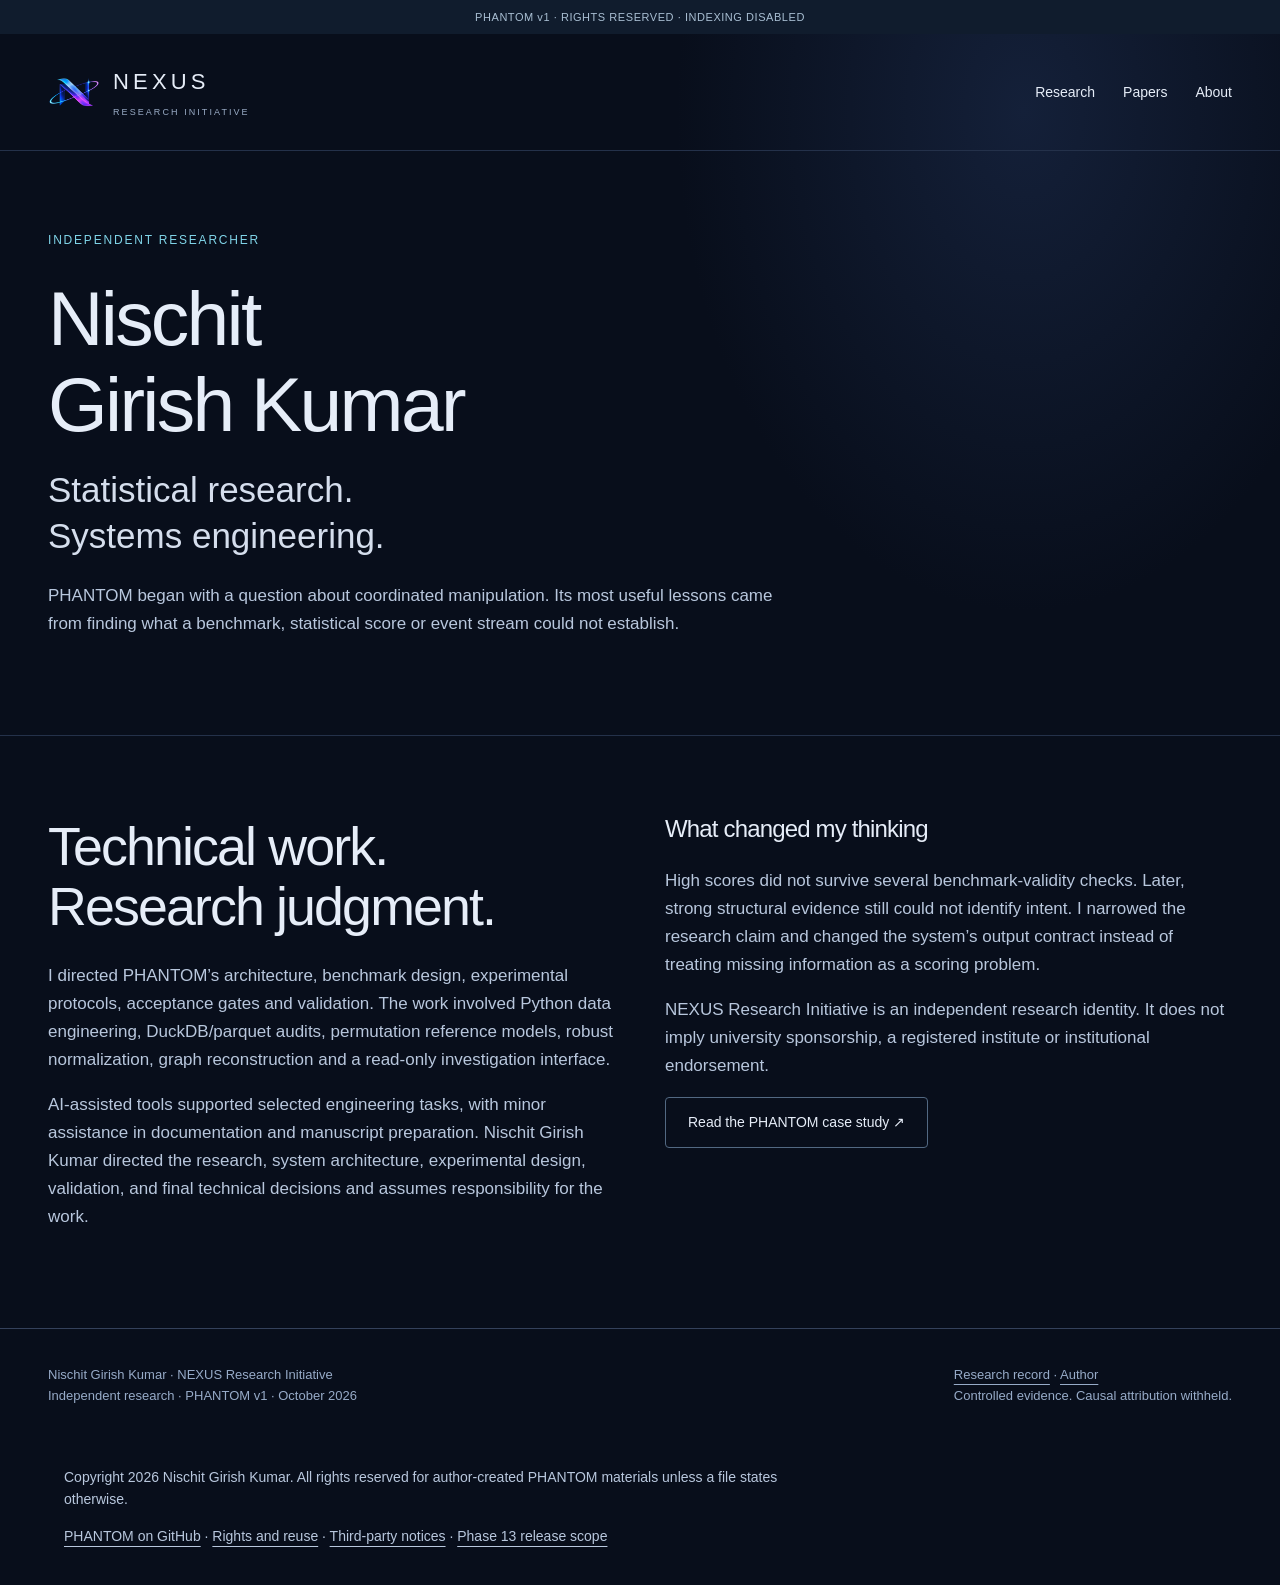
==== about/index.html @ fcffcec4 "Publish author-approved PHANTOM v1 rights-reserved release" ====
<!doctype html><html lang="en"><head><meta charset="utf-8"><meta name="viewport" content="width=device-width,initial-scale=1"><meta name="robots" content="noindex,nofollow"><meta name="description" content="Nischit Girish Kumar, sole human author and research lead of PHANTOM under NEXUS Research Initiative — Independent Research."><meta name="author" content="Nischit Girish Kumar"><link rel="icon" href="/assets/favicon.svg"><meta name="theme-color" content="#080e1b"><meta property="og:type" content="website"><meta property="og:title" content="Nischit Girish Kumar | NEXUS Research Initiative"><meta property="og:description" content="Nischit Girish Kumar, sole human author and research lead of PHANTOM under NEXUS Research Initiative — Independent Research."><meta property="og:image" content="https://nischit5106-stack.github.io/assets/phantom-social-card.png"><meta property="og:image:alt" content="PHANTOM: detecting structure, preserving uncertainty. Independent research by Nischit Girish Kumar."><meta name="twitter:card" content="summary_large_image"><title>Nischit Girish Kumar | NEXUS Research Initiative</title><link rel="stylesheet" href="/assets/site.css"><script type="application/ld+json">{"@context": "https://schema.org", "@graph": [{"@type": "Person", "@id": "https://nischit5106-stack.github.io/about/#author", "name": "Nischit Girish Kumar", "url": "https://nischit5106-stack.github.io/about/", "affiliation": {"@id": "https://nischit5106-stack.github.io/#nexus"}}, {"@type": "Organization", "@id": "https://nischit5106-stack.github.io/#nexus", "name": "NEXUS Research Initiative", "description": "Independent research identity directed by Nischit Girish Kumar; not a university or institutional affiliation.", "url": "https://nischit5106-stack.github.io/"}, {"@type": "ProfilePage", "@id": "https://nischit5106-stack.github.io/about/#page", "url": "https://nischit5106-stack.github.io/about/", "name": "Nischit Girish Kumar | NEXUS Research Initiative", "description": "Nischit Girish Kumar, sole human author and research lead of PHANTOM under NEXUS Research Initiative \u2014 Independent Research.", "author": {"@id": "https://nischit5106-stack.github.io/about/#author"}, "isPartOf": {"@id": "https://nischit5106-stack.github.io/#nexus"}, "inLanguage": "en"}]}</script><link rel="canonical" href="https://nischit5106-stack.github.io/about/"><meta property="og:url" content="https://nischit5106-stack.github.io/about/"></head><body><a class="skip" href="#main">Skip to content</a><div class="staging">PHANTOM v1 · RIGHTS RESERVED · INDEXING DISABLED</div><header><a href="/" class="brand" aria-label="NEXUS Research Initiative home"><img class="brand-icon" src="/assets/nexus-mark.svg" alt="" width="56" height="56"><span class="brand-words">NEXUS<small>RESEARCH INITIATIVE</small></span></a><nav aria-label="Main navigation"><a href="/research/phantom/">Research</a><a href="/publications/phantom/">Papers</a><a href="/about/">About</a></nav></header><main id="main"><section class="subhero"><div class="eyebrow">Independent researcher</div><h1>Nischit<br>Girish Kumar</h1><p class="lede">Statistical research.<br>Systems engineering.</p><p>PHANTOM began with a question about coordinated manipulation. Its most useful lessons came from finding what a benchmark, statistical score or event stream could not establish.</p></section><section class="section two"><div><h2>Technical work.<br>Research judgment.</h2><p>I directed PHANTOM’s architecture, benchmark design, experimental protocols, acceptance gates and validation. The work involved Python data engineering, DuckDB/parquet audits, permutation reference models, robust normalization, graph reconstruction and a read-only investigation interface.</p><p>AI-assisted tools supported selected engineering tasks, with minor assistance in documentation and manuscript preparation. Nischit Girish Kumar directed the research, system architecture, experimental design, validation, and final technical decisions and assumes responsibility for the work.</p></div><div><h3>What changed my thinking</h3><p>High scores did not survive several benchmark-validity checks. Later, strong structural evidence still could not identify intent. I narrowed the research claim and changed the system’s output contract instead of treating missing information as a scoring problem.</p><p>NEXUS Research Initiative is an independent research identity. It does not imply university sponsorship, a registered institute or institutional endorsement.</p><a class="button" href="/research/phantom/">Read the PHANTOM case study ↗</a></div></section></main><footer><span>Nischit Girish Kumar · NEXUS Research Initiative<br>Independent research · PHANTOM v1 · October 2026</span><span><a href="/publications/phantom/">Research record</a> · <a href="/about/">Author</a><br>Controlled evidence. Causal attribution withheld.</span></footer><div class="release-rights" style="padding:24px;max-width:1200px;margin:0 auto;font:14px/1.6 Arial,sans-serif"><p>Copyright 2026 Nischit Girish Kumar. All rights reserved for author-created PHANTOM materials unless a file states otherwise.</p><p><a href="https://github.com/nischit5106-stack/nexus-phantom-v1">PHANTOM on GitHub</a> · <a href="https://github.com/nischit5106-stack/nexus-phantom-v1/blob/main/LICENSE.txt">Rights and reuse</a> · <a href="https://github.com/nischit5106-stack/nexus-phantom-v1/blob/main/THIRD_PARTY_NOTICES.md">Third-party notices</a> · <a href="https://github.com/nischit5106-stack/nexus-phantom-v1/blob/main/PUBLIC_RELEASE_NOTICE.md">Phase 13 release scope</a></p></div></body></html>
---- assets/site.css ----
*{box-sizing:border-box}html{scroll-behavior:smooth}body{margin:0;background:#080e1b;color:#e6edf8;font:17px/1.65 Arial,Helvetica,sans-serif}a{color:inherit;text-underline-offset:5px}a:hover{color:#a4e8fb}a:focus-visible,summary:focus-visible{outline:3px solid #7bd9ee;outline-offset:5px}h1,h2,h3,p{margin-top:0}h1,h2,h3{line-height:1.12;font-weight:500;letter-spacing:-.035em}h1{font-size:clamp(60px,10vw,132px);margin-bottom:20px}h2{font-size:clamp(32px,4.2vw,54px);max-width:850px;margin-bottom:25px}h3{font-size:24px}p{max-width:740px;color:#b8c7dd}small{font-size:13px}header,main,footer{max-width:1280px;margin:auto}header{padding:30px 48px;display:flex;justify-content:space-between;align-items:center;border-bottom:1px solid #24314a}nav{display:flex;gap:28px;font-size:14px}nav a{text-decoration:none}.brand{font-size:22px;letter-spacing:.19em;text-decoration:none}.brand span{display:block;font-size:9px;letter-spacing:.23em;color:#99abc5}.skip{position:absolute;left:-9999px}.skip:focus{left:20px;top:20px;background:#fff;color:#000;padding:10px;z-index:4}.eyebrow{color:#80d5e9;letter-spacing:.15em;text-transform:uppercase;font-size:12px;margin-bottom:24px}.hero{padding:100px 48px 75px;position:relative;overflow:hidden}.hero:before{content:'';position:absolute;right:-180px;top:30px;width:640px;height:330px;border:1px solid #405077;border-radius:50%;transform:rotate(-31deg);z-index:-1}.hero:after{content:'';position:absolute;right:-50px;top:110px;width:380px;height:200px;border:1px solid #2a5570;border-radius:50%;transform:rotate(-31deg);z-index:-1}.lede{font-size:clamp(23px,3vw,35px);line-height:1.3;color:#d5deed;max-width:800px;margin-bottom:24px}.actions{display:flex;gap:15px;flex-wrap:wrap;margin-top:32px}.button{display:inline-block;padding:13px 22px;border:1px solid #526882;border-radius:4px;text-decoration:none;font-size:14px}.button.primary{background:#bdebf5;color:#0b2030;border-color:#bdebf5}.button:hover{background:#24334c;color:white}.hero-meta{display:flex;gap:25px;color:#8fa5c3;font-size:12px;margin-top:42px;flex-wrap:wrap}.section{padding:80px 48px;border-top:1px solid #24314a}.two{display:grid;grid-template-columns:1fr 1fr;gap:50px}.three{display:grid;grid-template-columns:repeat(3,1fr);gap:22px}.card{border:1px solid #2a3a54;background:#101a2b;padding:27px;border-radius:6px}.card p{font-size:15px;margin-bottom:0}.num{color:#8fe0ed;font:13px/1.3 monospace;display:block;margin-bottom:35px}.big{font-size:42px;color:#edf5ff;line-height:1.2;letter-spacing:-.04em}.metric{padding:25px 0;border-top:1px solid #344157}.metric span{display:block;font-size:14px;color:#a9bad1;margin-top:8px}.note{font-size:14px;border-left:2px solid #7ca9ba;padding-left:18px;color:#c1cfe2;max-width:820px}.light{background:#edf1f5;color:#172b42;border-radius:6px;padding:25px;margin:24px 0}.light img{width:100%;display:block}.light figcaption{font-size:13px;line-height:1.5;margin-top:16px;color:#304964}.turns{counter-reset:turn}.turn{display:grid;grid-template-columns:180px 1fr;gap:30px;padding:25px 0;border-top:1px solid #2a3a54}.turn h3{font-size:18px;color:#93dbea}.turn p{margin:0;font-size:16px}.tag{font-size:11px;letter-spacing:.07em;border:1px solid #52647e;padding:5px 8px;border-radius:3px}.twins{display:grid;grid-template-columns:1fr 50px 1fr;align-items:center;gap:20px;margin:30px 0}.twin-stories{display:grid;gap:12px}.twin-result{background:#dbe7f0;color:#172b42;padding:30px;border-radius:5px}.twin-result p{color:#304964;margin:0;font-size:15px}.twin-arrow{text-align:center;font-size:35px;color:#7bcce0}details{border-top:1px solid #344157;padding:20px 0}summary{cursor:pointer;font-size:19px}details p{margin-top:18px;font-size:15px}.muted{color:#9cafc9}.paper-list a{display:block;padding:20px 0;border-bottom:1px solid #344157;text-decoration:none}.paper-list span{display:block;color:#9aacc7;font-size:13px;margin-top:5px}footer{border-top:1px solid #24314a;padding:35px 48px;font-size:13px;color:#97abc8;display:flex;justify-content:space-between;gap:30px}.back{font-size:14px;margin-bottom:30px;display:inline-block}.copy{max-width:850px}ul{padding-left:22px}li{margin-bottom:10px;color:#b8c7dd}svg{max-width:100%}.subhero{padding:80px 48px}.subhero h1{font-size:clamp(45px,6vw,80px)}.status{color:#bdd7df;font-size:13px}.snapshot{width:100%;display:block;border-radius:5px}.staging{background:#101c2d;text-align:center;color:#a9bfd3;padding:8px 20px;font-size:11px;letter-spacing:.05em}@media(max-width:760px){header{padding:22px 24px;align-items:flex-start;gap:20px}nav{gap:15px;flex-wrap:wrap;font-size:12px;justify-content:flex-end}.hero,.section,.subhero{padding:55px 24px}.two,.three{grid-template-columns:1fr;gap:24px}.hero{padding-top:70px}.hero:before{opacity:.5}.turn{grid-template-columns:1fr;gap:8px}.num{margin-bottom:20px}.twins{grid-template-columns:1fr}.twin-arrow{transform:rotate(90deg)}footer{padding:28px 24px;flex-direction:column;gap:5px}.light{margin:24px -8px;padding:12px}.light figcaption{font-size:12px}.hero-meta{gap:12px}.big{font-size:38px}}@media(prefers-reduced-motion:reduce){html{scroll-behavior:auto}}@media print{body{background:white;color:#172b42}p,li{color:#304964}.hero:before,.hero:after,.staging,nav{display:none}.section{padding:30px 0}.card{background:white;color:#172b42}.card p{color:#304964}header,footer{padding:20px 0}a{color:#172b42}}
/* Final NEXUS presentation: the author-selected ribbon identity. */
body{font-family:-apple-system,BlinkMacSystemFont,"Segoe UI",Arial,sans-serif;background:radial-gradient(ellipse at 80% 7%,#142039 0,transparent 24%),#080e1b}
.brand{display:flex;align-items:center;gap:13px}.brand-icon{width:52px;height:52px;object-fit:contain}.brand .brand-words{font-size:22px;letter-spacing:.19em;color:#e6edf8}.brand .brand-words small{display:block;font-size:9px;letter-spacing:.23em;color:#99abc5;margin-top:5px}
.hero{isolation:isolate;padding-top:104px}.hero h1,.hero .lede,.hero>p,.hero .eyebrow,.hero .actions,.hero .hero-meta{position:relative;z-index:1}.hero h1{font-weight:450;letter-spacing:-.055em}.hero>p{max-width:750px}.hero-identity{position:absolute;right:5px;top:65px;width:345px;display:grid;justify-items:center;z-index:0;pointer-events:none}.hero-identity img{width:100%;filter:drop-shadow(0 25px 70px #5267d32e)}.hero-identity span{font-size:9px;letter-spacing:.32em;color:#8c9db9;margin-top:-42px}
.hero:before{right:-110px;top:70px;border-color:#324563;width:570px;height:290px}.hero:after{right:25px;top:130px;border-color:#233e5e;width:350px;height:175px}.card{background:linear-gradient(145deg,#132036,#0d1728);border-color:#2a3b58;box-shadow:0 12px 28px #03071119}.card h3{font-weight:500}.metric{border-color:#32415d}.button{transition:background .18s,border-color .18s,transform .18s}.button:hover{transform:translateY(-2px);border-color:#91cadc}.button.primary{box-shadow:0 8px 32px #59c5db12}.section>.eyebrow{margin-bottom:22px}.section h2{font-weight:450}.light{box-shadow:0 20px 50px #00000018}.snapshot{border:1px solid #34435d}.subhero .lede{max-width:900px}footer{border-color:#34415b}
@media(max-width:1050px){.hero-identity{width:230px;right:20px;top:70px;opacity:.9}.hero-identity span{margin-top:-22px}.hero h1{font-size:100px}.hero .eyebrow{max-width:520px}.hero>p{max-width:650px}}
@media(max-width:760px){.brand-icon{width:37px;height:37px}.brand{gap:9px}.brand .brand-words{font-size:17px}.brand .brand-words small{font-size:7px}.hero h1{font-size:clamp(57px,13.9vw,94px)}.hero{padding-top:60px}.hero-identity{position:relative;width:145px;top:auto;right:auto;margin:0 0 10px auto}.hero-identity span{display:none}.hero .eyebrow{font-size:10px;max-width:280px;margin-top:-17px;margin-bottom:30px}.hero:before{right:-330px;top:95px}.hero:after{right:-165px;top:180px}.hero>p{max-width:100%}.section{padding-top:66px;padding-bottom:66px}.card{padding:26px}.three{gap:16px}nav{gap:12px}.hero-meta{line-height:1.8}}
@media(prefers-reduced-motion:reduce){.button{transition:none}.button:hover{transform:none}}
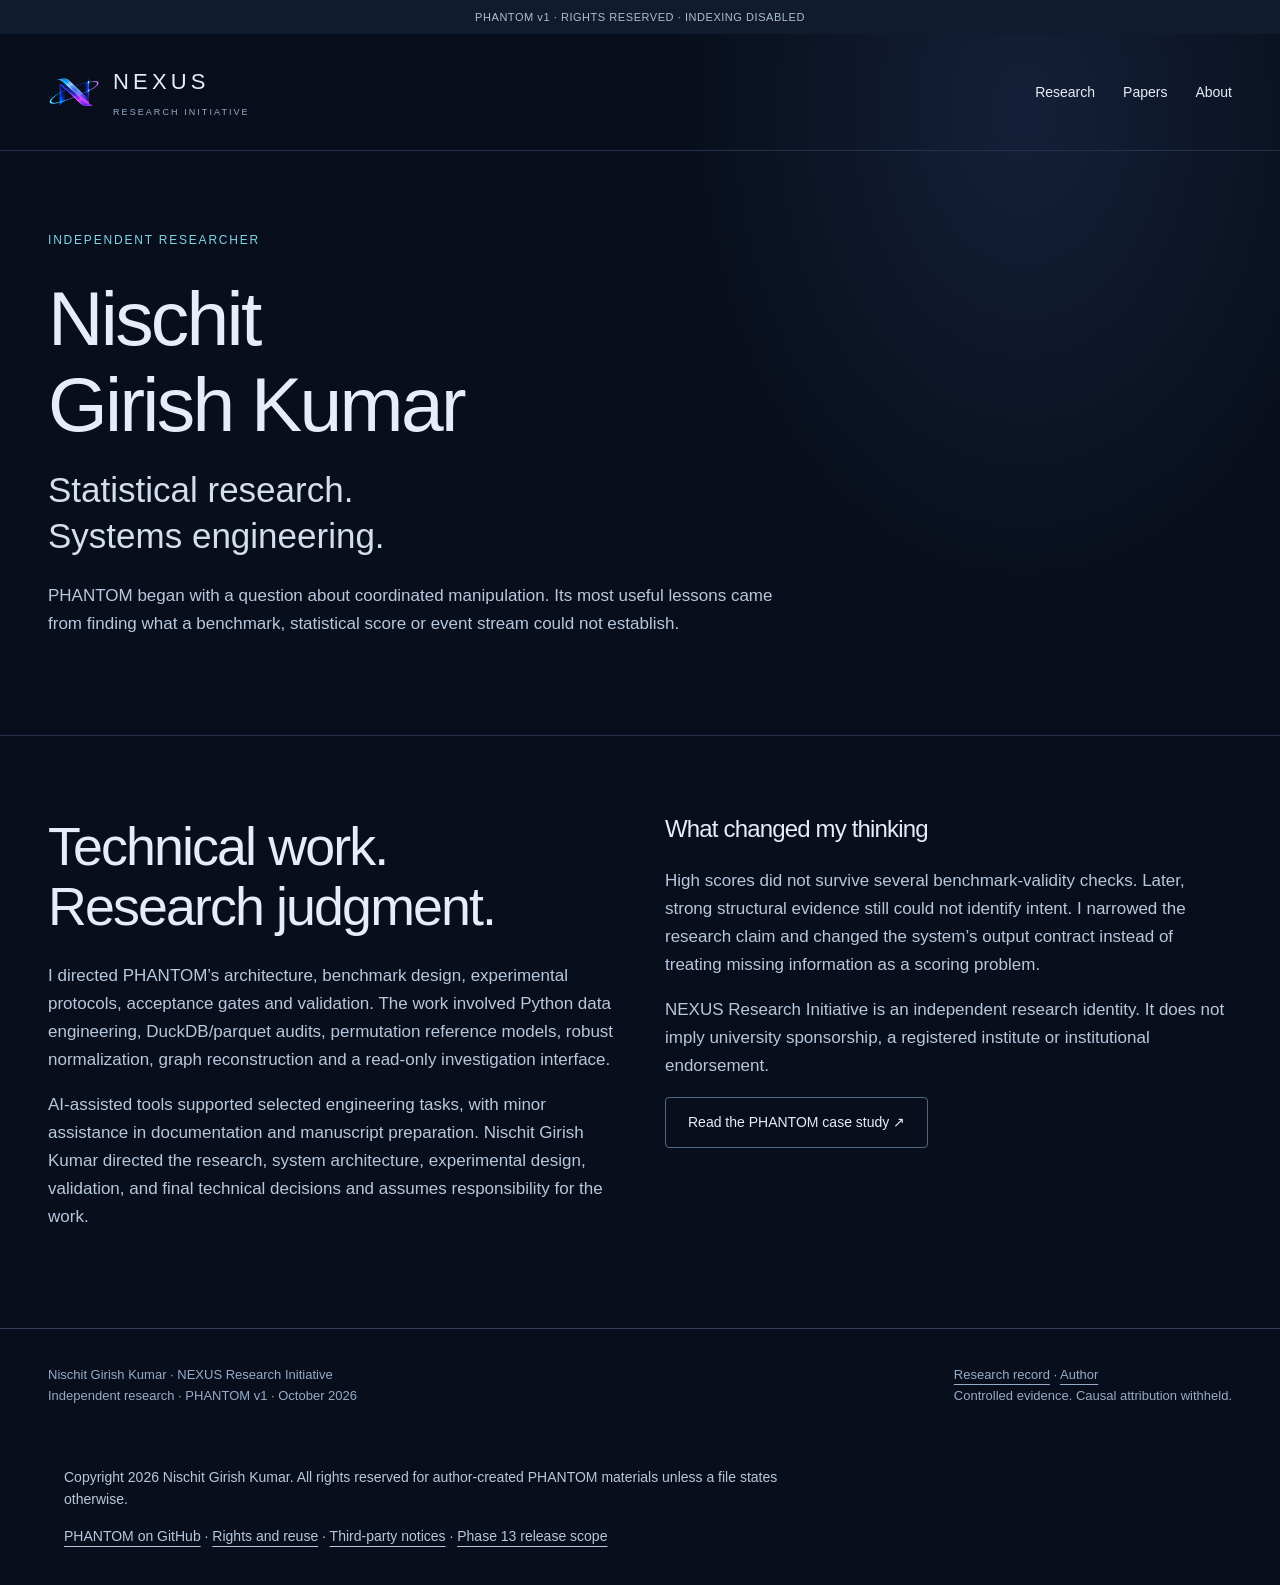
==== commit 279e71f5: "Polish PHANTOM opening and navigation motion" ====
--- a/about/index.html
+++ b/about/index.html
@@ -1 +1 @@
-<!doctype html><html lang="en"><head><meta charset="utf-8"><meta name="viewport" content="width=device-width,initial-scale=1"><meta name="robots" content="noindex,nofollow"><meta name="description" content="Nischit Girish Kumar, sole human author and research lead of PHANTOM under NEXUS Research Initiative — Independent Research."><meta name="author" content="Nischit Girish Kumar"><link rel="icon" href="/assets/favicon.svg"><meta name="theme-color" content="#080e1b"><meta property="og:type" content="website"><meta property="og:title" content="Nischit Girish Kumar | NEXUS Research Initiative"><meta property="og:description" content="Nischit Girish Kumar, sole human author and research lead of PHANTOM under NEXUS Research Initiative — Independent Research."><meta property="og:image" content="https://nischit5106-stack.github.io/assets/phantom-social-card.png"><meta property="og:image:alt" content="PHANTOM: detecting structure, preserving uncertainty. Independent research by Nischit Girish Kumar."><meta name="twitter:card" content="summary_large_image"><title>Nischit Girish Kumar | NEXUS Research Initiative</title><link rel="stylesheet" href="/assets/site.css"><script type="application/ld+json">{"@context": "https://schema.org", "@graph": [{"@type": "Person", "@id": "https://nischit5106-stack.github.io/about/#author", "name": "Nischit Girish Kumar", "url": "https://nischit5106-stack.github.io/about/", "affiliation": {"@id": "https://nischit5106-stack.github.io/#nexus"}}, {"@type": "Organization", "@id": "https://nischit5106-stack.github.io/#nexus", "name": "NEXUS Research Initiative", "description": "Independent research identity directed by Nischit Girish Kumar; not a university or institutional affiliation.", "url": "https://nischit5106-stack.github.io/"}, {"@type": "ProfilePage", "@id": "https://nischit5106-stack.github.io/about/#page", "url": "https://nischit5106-stack.github.io/about/", "name": "Nischit Girish Kumar | NEXUS Research Initiative", "description": "Nischit Girish Kumar, sole human author and research lead of PHANTOM under NEXUS Research Initiative \u2014 Independent Research.", "author": {"@id": "https://nischit5106-stack.github.io/about/#author"}, "isPartOf": {"@id": "https://nischit5106-stack.github.io/#nexus"}, "inLanguage": "en"}]}</script><link rel="canonical" href="https://nischit5106-stack.github.io/about/"><meta property="og:url" content="https://nischit5106-stack.github.io/about/"></head><body><a class="skip" href="#main">Skip to content</a><div class="staging">PHANTOM v1 · RIGHTS RESERVED · INDEXING DISABLED</div><header><a href="/" class="brand" aria-label="NEXUS Research Initiative home"><img class="brand-icon" src="/assets/nexus-mark.svg" alt="" width="56" height="56"><span class="brand-words">NEXUS<small>RESEARCH INITIATIVE</small></span></a><nav aria-label="Main navigation"><a href="/research/phantom/">Research</a><a href="/publications/phantom/">Papers</a><a href="/about/">About</a></nav></header><main id="main"><section class="subhero"><div class="eyebrow">Independent researcher</div><h1>Nischit<br>Girish Kumar</h1><p class="lede">Statistical research.<br>Systems engineering.</p><p>PHANTOM began with a question about coordinated manipulation. Its most useful lessons came from finding what a benchmark, statistical score or event stream could not establish.</p></section><section class="section two"><div><h2>Technical work.<br>Research judgment.</h2><p>I directed PHANTOM’s architecture, benchmark design, experimental protocols, acceptance gates and validation. The work involved Python data engineering, DuckDB/parquet audits, permutation reference models, robust normalization, graph reconstruction and a read-only investigation interface.</p><p>AI-assisted tools supported selected engineering tasks, with minor assistance in documentation and manuscript preparation. Nischit Girish Kumar directed the research, system architecture, experimental design, validation, and final technical decisions and assumes responsibility for the work.</p></div><div><h3>What changed my thinking</h3><p>High scores did not survive several benchmark-validity checks. Later, strong structural evidence still could not identify intent. I narrowed the research claim and changed the system’s output contract instead of treating missing information as a scoring problem.</p><p>NEXUS Research Initiative is an independent research identity. It does not imply university sponsorship, a registered institute or institutional endorsement.</p><a class="button" href="/research/phantom/">Read the PHANTOM case study ↗</a></div></section></main><footer><span>Nischit Girish Kumar · NEXUS Research Initiative<br>Independent research · PHANTOM v1 · October 2026</span><span><a href="/publications/phantom/">Research record</a> · <a href="/about/">Author</a><br>Controlled evidence. Causal attribution withheld.</span></footer><div class="release-rights" style="padding:24px;max-width:1200px;margin:0 auto;font:14px/1.6 Arial,sans-serif"><p>Copyright 2026 Nischit Girish Kumar. All rights reserved for author-created PHANTOM materials unless a file states otherwise.</p><p><a href="https://github.com/nischit5106-stack/nexus-phantom-v1">PHANTOM on GitHub</a> · <a href="https://github.com/nischit5106-stack/nexus-phantom-v1/blob/main/LICENSE.txt">Rights and reuse</a> · <a href="https://github.com/nischit5106-stack/nexus-phantom-v1/blob/main/THIRD_PARTY_NOTICES.md">Third-party notices</a> · <a href="https://github.com/nischit5106-stack/nexus-phantom-v1/blob/main/PUBLIC_RELEASE_NOTICE.md">Phase 13 release scope</a></p></div></body></html>+<!doctype html><html lang="en"><head><meta charset="utf-8"><meta name="viewport" content="width=device-width,initial-scale=1"><meta name="robots" content="noindex,nofollow"><meta name="description" content="Nischit Girish Kumar, sole human author and research lead of PHANTOM under NEXUS Research Initiative — Independent Research."><meta name="author" content="Nischit Girish Kumar"><link rel="icon" href="/assets/favicon.svg"><meta name="theme-color" content="#080e1b"><meta property="og:type" content="website"><meta property="og:title" content="Nischit Girish Kumar | NEXUS Research Initiative"><meta property="og:description" content="Nischit Girish Kumar, sole human author and research lead of PHANTOM under NEXUS Research Initiative — Independent Research."><meta property="og:image" content="https://nischit5106-stack.github.io/assets/phantom-social-card.png"><meta property="og:image:alt" content="PHANTOM: detecting structure, preserving uncertainty. Independent research by Nischit Girish Kumar."><meta name="twitter:card" content="summary_large_image"><title>Nischit Girish Kumar | NEXUS Research Initiative</title><link rel="stylesheet" href="/assets/site.css"><script type="application/ld+json">{"@context": "https://schema.org", "@graph": [{"@type": "Person", "@id": "https://nischit5106-stack.github.io/about/#author", "name": "Nischit Girish Kumar", "url": "https://nischit5106-stack.github.io/about/", "affiliation": {"@id": "https://nischit5106-stack.github.io/#nexus"}}, {"@type": "Organization", "@id": "https://nischit5106-stack.github.io/#nexus", "name": "NEXUS Research Initiative", "description": "Independent research identity directed by Nischit Girish Kumar; not a university or institutional affiliation.", "url": "https://nischit5106-stack.github.io/"}, {"@type": "ProfilePage", "@id": "https://nischit5106-stack.github.io/about/#page", "url": "https://nischit5106-stack.github.io/about/", "name": "Nischit Girish Kumar | NEXUS Research Initiative", "description": "Nischit Girish Kumar, sole human author and research lead of PHANTOM under NEXUS Research Initiative \u2014 Independent Research.", "author": {"@id": "https://nischit5106-stack.github.io/about/#author"}, "isPartOf": {"@id": "https://nischit5106-stack.github.io/#nexus"}, "inLanguage": "en"}]}</script><link rel="canonical" href="https://nischit5106-stack.github.io/about/"><meta property="og:url" content="https://nischit5106-stack.github.io/about/"><script>(()=>{try{if(localStorage.getItem('phantom-motion')==='paused')document.documentElement.classList.add('motion-paused');}catch{}})();</script></head><body><a class="skip" href="#main">Skip to content</a><div class="staging">PHANTOM v1 · RIGHTS RESERVED · INDEXING DISABLED</div><header><a href="/" class="brand" aria-label="NEXUS Research Initiative home"><img class="brand-icon" src="/assets/nexus-mark.svg" alt="" width="56" height="56"><span class="brand-words">NEXUS<small>RESEARCH INITIATIVE</small></span></a><nav aria-label="Main navigation"><a href="/research/phantom/">Research</a><a href="/publications/phantom/">Papers</a><a href="/about/">About</a></nav></header><main id="main"><section class="subhero"><div class="eyebrow">Independent researcher</div><h1>Nischit<br>Girish Kumar</h1><p class="lede">Statistical research.<br>Systems engineering.</p><p>PHANTOM began with a question about coordinated manipulation. Its most useful lessons came from finding what a benchmark, statistical score or event stream could not establish.</p></section><section class="section two"><div><h2>Technical work.<br>Research judgment.</h2><p>I directed PHANTOM’s architecture, benchmark design, experimental protocols, acceptance gates and validation. The work involved Python data engineering, DuckDB/parquet audits, permutation reference models, robust normalization, graph reconstruction and a read-only investigation interface.</p><p>AI-assisted tools supported selected engineering tasks, with minor assistance in documentation and manuscript preparation. Nischit Girish Kumar directed the research, system architecture, experimental design, validation, and final technical decisions and assumes responsibility for the work.</p></div><div><h3>What changed my thinking</h3><p>High scores did not survive several benchmark-validity checks. Later, strong structural evidence still could not identify intent. I narrowed the research claim and changed the system’s output contract instead of treating missing information as a scoring problem.</p><p>NEXUS Research Initiative is an independent research identity. It does not imply university sponsorship, a registered institute or institutional endorsement.</p><a class="button" href="/research/phantom/">Read the PHANTOM case study ↗</a></div></section></main><footer><span>Nischit Girish Kumar · NEXUS Research Initiative<br>Independent research · PHANTOM v1 · October 2026</span><span><a href="/publications/phantom/">Research record</a> · <a href="/about/">Author</a><br>Controlled evidence. Causal attribution withheld.</span></footer><div class="release-rights" style="padding:24px;max-width:1200px;margin:0 auto;font:14px/1.6 Arial,sans-serif"><p>Copyright 2026 Nischit Girish Kumar. All rights reserved for author-created PHANTOM materials unless a file states otherwise.</p><p><a href="https://github.com/nischit5106-stack/nexus-phantom-v1">PHANTOM on GitHub</a> · <a href="https://github.com/nischit5106-stack/nexus-phantom-v1/blob/main/LICENSE.txt">Rights and reuse</a> · <a href="https://github.com/nischit5106-stack/nexus-phantom-v1/blob/main/THIRD_PARTY_NOTICES.md">Third-party notices</a> · <a href="https://github.com/nischit5106-stack/nexus-phantom-v1/blob/main/PUBLIC_RELEASE_NOTICE.md">Phase 13 release scope</a></p></div></body></html>
--- a/assets/site.css
+++ b/assets/site.css
@@ -7,3 +7,23 @@
 @media(max-width:1050px){.hero-identity{width:230px;right:20px;top:70px;opacity:.9}.hero-identity span{margin-top:-22px}.hero h1{font-size:100px}.hero .eyebrow{max-width:520px}.hero>p{max-width:650px}}
 @media(max-width:760px){.brand-icon{width:37px;height:37px}.brand{gap:9px}.brand .brand-words{font-size:17px}.brand .brand-words small{font-size:7px}.hero h1{font-size:clamp(57px,13.9vw,94px)}.hero{padding-top:60px}.hero-identity{position:relative;width:145px;top:auto;right:auto;margin:0 0 10px auto}.hero-identity span{display:none}.hero .eyebrow{font-size:10px;max-width:280px;margin-top:-17px;margin-bottom:30px}.hero:before{right:-330px;top:95px}.hero:after{right:-165px;top:180px}.hero>p{max-width:100%}.section{padding-top:66px;padding-bottom:66px}.card{padding:26px}.three{gap:16px}nav{gap:12px}.hero-meta{line-height:1.8}}
 @media(prefers-reduced-motion:reduce){.button{transition:none}.button:hover{transform:none}}
+
+/* PHANTOM opening: the existing NEXUS identity, with a readable hold and a gentle exit. */
+.site-launch{position:fixed;inset:0;z-index:100;background:radial-gradient(ellipse at center,#172344,#070b17 60%);display:grid;place-items:center;overflow:hidden;animation:site-launch-exit 3.2s cubic-bezier(.22,.61,.36,1) forwards}
+.site-launch-visual{position:relative;display:flex;flex-direction:column;align-items:center;text-align:center;animation:site-launch-arrive .8s cubic-bezier(.22,.61,.36,1) both}
+.site-launch-visual>img{width:min(330px,70vw);height:auto;position:relative}.site-launch-project{font-size:clamp(28px,5vw,44px);font-weight:400;letter-spacing:.28em;padding-left:.28em;margin:28px 0 10px;color:#e4e8f5}.site-launch p{font-size:9px;letter-spacing:.18em;color:#9dacca;max-width:280px;text-align:center;line-height:1.9;margin:0}
+.site-launch-orbit{position:absolute;width:min(650px,95vw);height:230px;top:50%;left:50%;border-top:1px solid #7892e855;border-radius:50%;transform:translate(-50%,-50%) rotate(-17deg);pointer-events:none;animation:site-orbit-reveal 1.4s ease-out both}
+.site-launch-skip{display:none;position:absolute;bottom:max(28px,env(safe-area-inset-bottom));left:50%;transform:translateX(-50%);padding:10px 18px;border:1px solid #50617f;border-radius:5px;background:#101a2b;color:#c6d2e8;font:inherit;font-size:13px;line-height:1.4;cursor:pointer}.motion-ready .site-launch-skip{display:block}.site-launch-skip:hover{background:#1b2941}.site-launch-skip:focus-visible{outline:3px solid #7bd9ee;outline-offset:5px}
+@keyframes site-launch-exit{0%,65%{opacity:1;visibility:visible}100%{opacity:0;visibility:hidden}}
+@keyframes site-launch-arrive{from{opacity:0;transform:translateY(8px) scale(.985)}to{opacity:1;transform:translateY(0) scale(1)}}
+@keyframes site-orbit-reveal{from{opacity:0;transform:translate(-50%,-50%) rotate(-22deg) scale(.96)}to{opacity:1;transform:translate(-50%,-50%) rotate(-17deg) scale(1)}}
+.motion-paused .site-launch{display:none}.motion-paused{scroll-behavior:auto}.motion-paused .button{transition:none}.motion-paused .button:hover{transform:none}
+@media(prefers-reduced-motion:reduce){.site-launch{display:none}.site-launch *{animation:none!important}}
+@media print{.site-launch{display:none!important}}
+
+/* Brief page entrances keep navigation responsive; content never waits on a timer. */
+main{animation:nexus-page-enter .36s cubic-bezier(.22,.61,.36,1) both}
+@keyframes nexus-page-enter{from{opacity:0;transform:translateY(7px)}to{opacity:1;transform:translateY(0)}}
+.motion-paused main{animation:none}
+@media(prefers-reduced-motion:reduce){main{animation:none}}
+@media print{main{animation:none}}
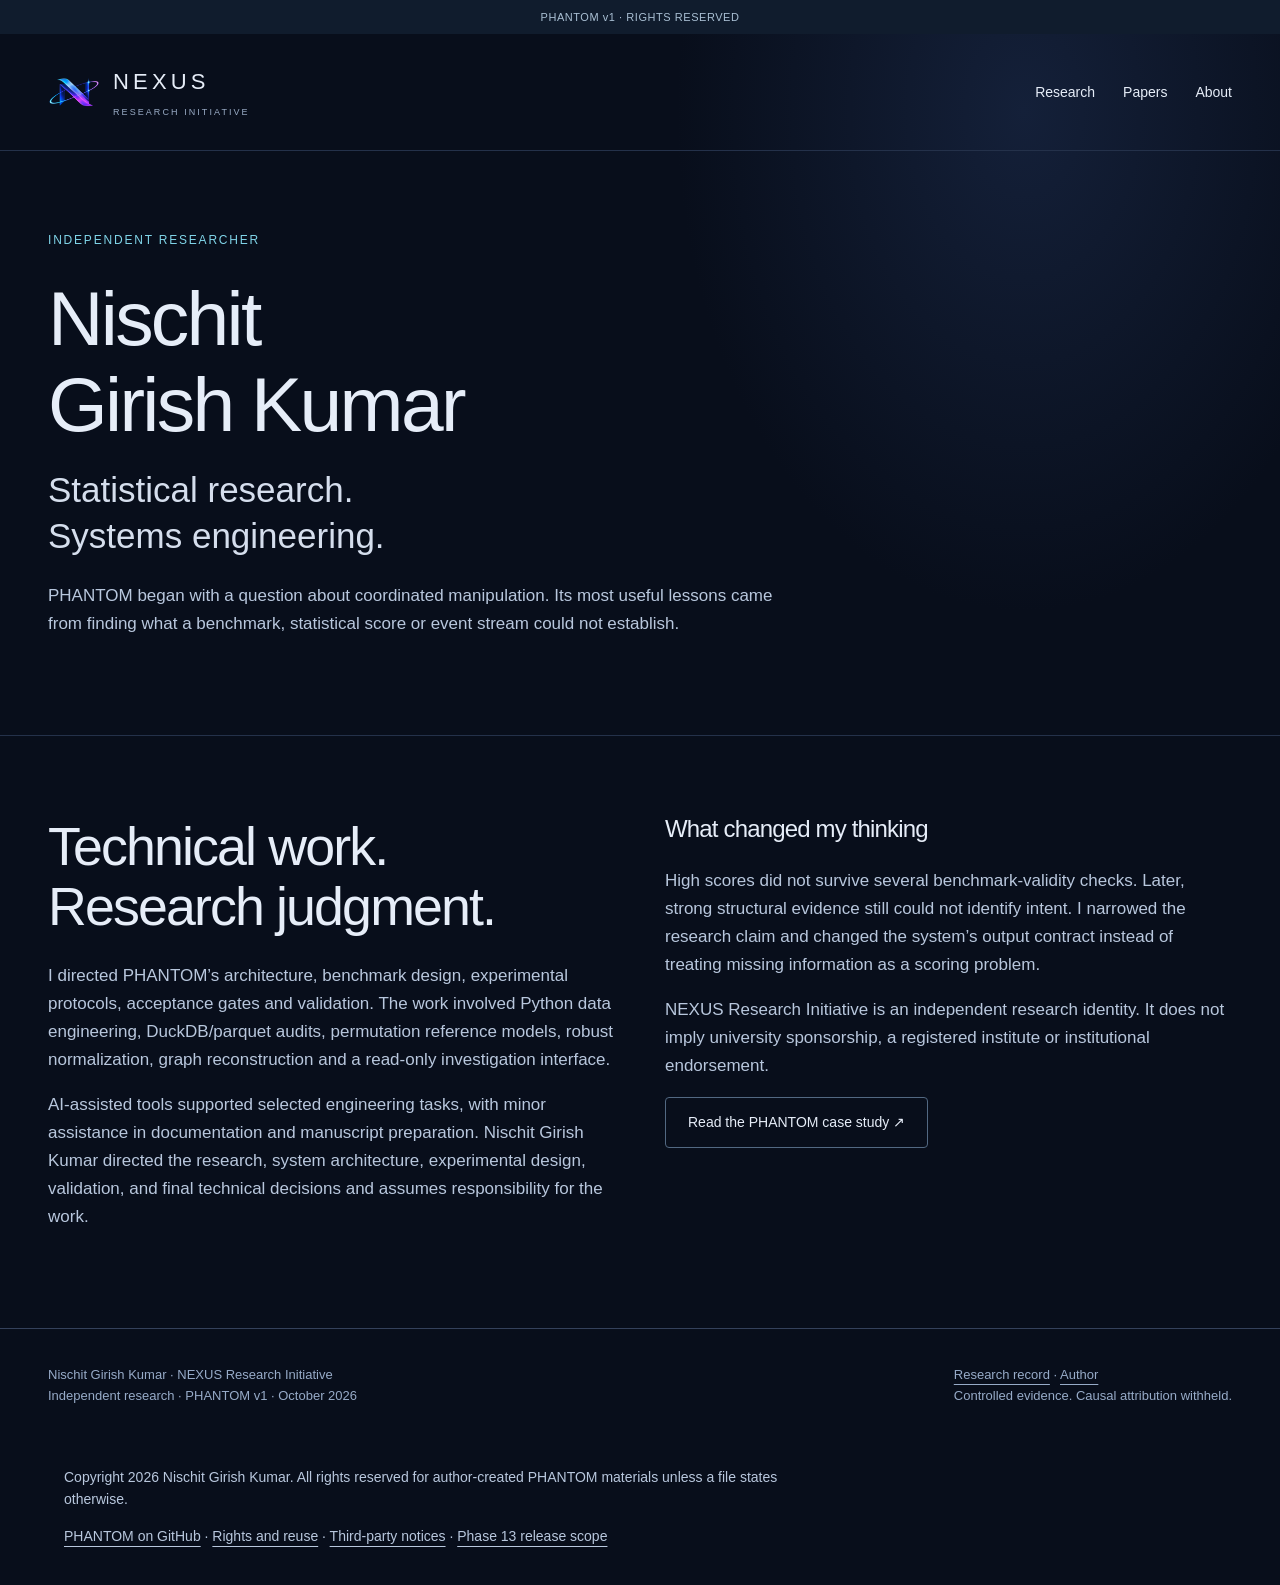
==== commit fd6eaf5f: "Enable author-approved public search discoverability" ====
--- a/about/index.html
+++ b/about/index.html
@@ -1 +1 @@
-<!doctype html><html lang="en"><head><meta charset="utf-8"><meta name="viewport" content="width=device-width,initial-scale=1"><meta name="robots" content="noindex,nofollow"><meta name="description" content="Nischit Girish Kumar, sole human author and research lead of PHANTOM under NEXUS Research Initiative — Independent Research."><meta name="author" content="Nischit Girish Kumar"><link rel="icon" href="/assets/favicon.svg"><meta name="theme-color" content="#080e1b"><meta property="og:type" content="website"><meta property="og:title" content="Nischit Girish Kumar | NEXUS Research Initiative"><meta property="og:description" content="Nischit Girish Kumar, sole human author and research lead of PHANTOM under NEXUS Research Initiative — Independent Research."><meta property="og:image" content="https://nischit5106-stack.github.io/assets/phantom-social-card.png"><meta property="og:image:alt" content="PHANTOM: detecting structure, preserving uncertainty. Independent research by Nischit Girish Kumar."><meta name="twitter:card" content="summary_large_image"><title>Nischit Girish Kumar | NEXUS Research Initiative</title><link rel="stylesheet" href="/assets/site.css"><script type="application/ld+json">{"@context": "https://schema.org", "@graph": [{"@type": "Person", "@id": "https://nischit5106-stack.github.io/about/#author", "name": "Nischit Girish Kumar", "url": "https://nischit5106-stack.github.io/about/", "affiliation": {"@id": "https://nischit5106-stack.github.io/#nexus"}}, {"@type": "Organization", "@id": "https://nischit5106-stack.github.io/#nexus", "name": "NEXUS Research Initiative", "description": "Independent research identity directed by Nischit Girish Kumar; not a university or institutional affiliation.", "url": "https://nischit5106-stack.github.io/"}, {"@type": "ProfilePage", "@id": "https://nischit5106-stack.github.io/about/#page", "url": "https://nischit5106-stack.github.io/about/", "name": "Nischit Girish Kumar | NEXUS Research Initiative", "description": "Nischit Girish Kumar, sole human author and research lead of PHANTOM under NEXUS Research Initiative \u2014 Independent Research.", "author": {"@id": "https://nischit5106-stack.github.io/about/#author"}, "isPartOf": {"@id": "https://nischit5106-stack.github.io/#nexus"}, "inLanguage": "en"}]}</script><link rel="canonical" href="https://nischit5106-stack.github.io/about/"><meta property="og:url" content="https://nischit5106-stack.github.io/about/"><script>(()=>{try{if(localStorage.getItem('phantom-motion')==='paused')document.documentElement.classList.add('motion-paused');}catch{}})();</script></head><body><a class="skip" href="#main">Skip to content</a><div class="staging">PHANTOM v1 · RIGHTS RESERVED · INDEXING DISABLED</div><header><a href="/" class="brand" aria-label="NEXUS Research Initiative home"><img class="brand-icon" src="/assets/nexus-mark.svg" alt="" width="56" height="56"><span class="brand-words">NEXUS<small>RESEARCH INITIATIVE</small></span></a><nav aria-label="Main navigation"><a href="/research/phantom/">Research</a><a href="/publications/phantom/">Papers</a><a href="/about/">About</a></nav></header><main id="main"><section class="subhero"><div class="eyebrow">Independent researcher</div><h1>Nischit<br>Girish Kumar</h1><p class="lede">Statistical research.<br>Systems engineering.</p><p>PHANTOM began with a question about coordinated manipulation. Its most useful lessons came from finding what a benchmark, statistical score or event stream could not establish.</p></section><section class="section two"><div><h2>Technical work.<br>Research judgment.</h2><p>I directed PHANTOM’s architecture, benchmark design, experimental protocols, acceptance gates and validation. The work involved Python data engineering, DuckDB/parquet audits, permutation reference models, robust normalization, graph reconstruction and a read-only investigation interface.</p><p>AI-assisted tools supported selected engineering tasks, with minor assistance in documentation and manuscript preparation. Nischit Girish Kumar directed the research, system architecture, experimental design, validation, and final technical decisions and assumes responsibility for the work.</p></div><div><h3>What changed my thinking</h3><p>High scores did not survive several benchmark-validity checks. Later, strong structural evidence still could not identify intent. I narrowed the research claim and changed the system’s output contract instead of treating missing information as a scoring problem.</p><p>NEXUS Research Initiative is an independent research identity. It does not imply university sponsorship, a registered institute or institutional endorsement.</p><a class="button" href="/research/phantom/">Read the PHANTOM case study ↗</a></div></section></main><footer><span>Nischit Girish Kumar · NEXUS Research Initiative<br>Independent research · PHANTOM v1 · October 2026</span><span><a href="/publications/phantom/">Research record</a> · <a href="/about/">Author</a><br>Controlled evidence. Causal attribution withheld.</span></footer><div class="release-rights" style="padding:24px;max-width:1200px;margin:0 auto;font:14px/1.6 Arial,sans-serif"><p>Copyright 2026 Nischit Girish Kumar. All rights reserved for author-created PHANTOM materials unless a file states otherwise.</p><p><a href="https://github.com/nischit5106-stack/nexus-phantom-v1">PHANTOM on GitHub</a> · <a href="https://github.com/nischit5106-stack/nexus-phantom-v1/blob/main/LICENSE.txt">Rights and reuse</a> · <a href="https://github.com/nischit5106-stack/nexus-phantom-v1/blob/main/THIRD_PARTY_NOTICES.md">Third-party notices</a> · <a href="https://github.com/nischit5106-stack/nexus-phantom-v1/blob/main/PUBLIC_RELEASE_NOTICE.md">Phase 13 release scope</a></p></div></body></html>+<!doctype html><html lang="en"><head><meta charset="utf-8"><meta name="viewport" content="width=device-width,initial-scale=1"><meta name="robots" content="index,follow"><meta name="description" content="Nischit Girish Kumar, sole human author and research lead of PHANTOM under NEXUS Research Initiative — Independent Research."><meta name="author" content="Nischit Girish Kumar"><link rel="icon" href="/assets/favicon.svg"><meta name="theme-color" content="#080e1b"><meta property="og:type" content="website"><meta property="og:title" content="Nischit Girish Kumar | NEXUS Research Initiative"><meta property="og:description" content="Nischit Girish Kumar, sole human author and research lead of PHANTOM under NEXUS Research Initiative — Independent Research."><meta property="og:image" content="https://nischit5106-stack.github.io/assets/phantom-social-card.png"><meta property="og:image:alt" content="PHANTOM: detecting structure, preserving uncertainty. Independent research by Nischit Girish Kumar."><meta name="twitter:card" content="summary_large_image"><title>Nischit Girish Kumar | NEXUS Research Initiative</title><link rel="stylesheet" href="/assets/site.css"><script type="application/ld+json">{"@context": "https://schema.org", "@graph": [{"@type": "Person", "@id": "https://nischit5106-stack.github.io/about/#author", "name": "Nischit Girish Kumar", "url": "https://nischit5106-stack.github.io/about/", "affiliation": {"@id": "https://nischit5106-stack.github.io/#nexus"}}, {"@type": "Organization", "@id": "https://nischit5106-stack.github.io/#nexus", "name": "NEXUS Research Initiative", "alternateName": "NEXUS Research Initiative — Independent Research", "description": "Independent research identity directed by Nischit Girish Kumar; not a university or institutional affiliation.", "url": "https://nischit5106-stack.github.io/"}, {"@type": "WebSite", "@id": "https://nischit5106-stack.github.io/#website", "name": "NEXUS Research Initiative", "url": "https://nischit5106-stack.github.io/", "creator": {"@id": "https://nischit5106-stack.github.io/about/#author"}, "publisher": {"@id": "https://nischit5106-stack.github.io/#nexus"}, "inLanguage": "en"}, {"@type": "ProfilePage", "@id": "https://nischit5106-stack.github.io/about/#page", "url": "https://nischit5106-stack.github.io/about/", "name": "Nischit Girish Kumar | NEXUS Research Initiative", "description": "Nischit Girish Kumar, sole human author and research lead of PHANTOM under NEXUS Research Initiative — Independent Research.", "author": {"@id": "https://nischit5106-stack.github.io/about/#author"}, "isPartOf": {"@id": "https://nischit5106-stack.github.io/#website"}, "inLanguage": "en", "mainEntity": {"@id": "https://nischit5106-stack.github.io/about/#author"}}]}</script><link rel="canonical" href="https://nischit5106-stack.github.io/about/"><meta property="og:url" content="https://nischit5106-stack.github.io/about/"><script>(()=>{try{if(localStorage.getItem('phantom-motion')==='paused')document.documentElement.classList.add('motion-paused');}catch{}})();</script></head><body><a class="skip" href="#main">Skip to content</a><div class="staging">PHANTOM v1 · RIGHTS RESERVED</div><header><a href="/" class="brand" aria-label="NEXUS Research Initiative home"><img class="brand-icon" src="/assets/nexus-mark.svg" alt="" width="56" height="56"><span class="brand-words">NEXUS<small>RESEARCH INITIATIVE</small></span></a><nav aria-label="Main navigation"><a href="/research/phantom/">Research</a><a href="/publications/phantom/">Papers</a><a href="/about/">About</a></nav></header><main id="main"><section class="subhero"><div class="eyebrow">Independent researcher</div><h1>Nischit<br>Girish Kumar</h1><p class="lede">Statistical research.<br>Systems engineering.</p><p>PHANTOM began with a question about coordinated manipulation. Its most useful lessons came from finding what a benchmark, statistical score or event stream could not establish.</p></section><section class="section two"><div><h2>Technical work.<br>Research judgment.</h2><p>I directed PHANTOM’s architecture, benchmark design, experimental protocols, acceptance gates and validation. The work involved Python data engineering, DuckDB/parquet audits, permutation reference models, robust normalization, graph reconstruction and a read-only investigation interface.</p><p>AI-assisted tools supported selected engineering tasks, with minor assistance in documentation and manuscript preparation. Nischit Girish Kumar directed the research, system architecture, experimental design, validation, and final technical decisions and assumes responsibility for the work.</p></div><div><h3>What changed my thinking</h3><p>High scores did not survive several benchmark-validity checks. Later, strong structural evidence still could not identify intent. I narrowed the research claim and changed the system’s output contract instead of treating missing information as a scoring problem.</p><p>NEXUS Research Initiative is an independent research identity. It does not imply university sponsorship, a registered institute or institutional endorsement.</p><a class="button" href="/research/phantom/">Read the PHANTOM case study ↗</a></div></section></main><footer><span>Nischit Girish Kumar · NEXUS Research Initiative<br>Independent research · PHANTOM v1 · October 2026</span><span><a href="/publications/phantom/">Research record</a> · <a href="/about/">Author</a><br>Controlled evidence. Causal attribution withheld.</span></footer><div class="release-rights" style="padding:24px;max-width:1200px;margin:0 auto;font:14px/1.6 Arial,sans-serif"><p>Copyright 2026 Nischit Girish Kumar. All rights reserved for author-created PHANTOM materials unless a file states otherwise.</p><p><a href="https://github.com/nischit5106-stack/nexus-phantom-v1">PHANTOM on GitHub</a> · <a href="https://github.com/nischit5106-stack/nexus-phantom-v1/blob/main/LICENSE.txt">Rights and reuse</a> · <a href="https://github.com/nischit5106-stack/nexus-phantom-v1/blob/main/THIRD_PARTY_NOTICES.md">Third-party notices</a> · <a href="https://github.com/nischit5106-stack/nexus-phantom-v1/blob/main/PUBLIC_RELEASE_NOTICE.md">Phase 13 release scope</a></p></div></body></html>
--- a/assets/site.css
+++ b/assets/site.css
@@ -13,7 +13,6 @@
 .site-launch-visual{position:relative;display:flex;flex-direction:column;align-items:center;text-align:center;animation:site-launch-arrive .8s cubic-bezier(.22,.61,.36,1) both}
 .site-launch-visual>img{width:min(330px,70vw);height:auto;position:relative}.site-launch-project{font-size:clamp(28px,5vw,44px);font-weight:400;letter-spacing:.28em;padding-left:.28em;margin:28px 0 10px;color:#e4e8f5}.site-launch p{font-size:9px;letter-spacing:.18em;color:#9dacca;max-width:280px;text-align:center;line-height:1.9;margin:0}
 .site-launch-orbit{position:absolute;width:min(650px,95vw);height:230px;top:50%;left:50%;border-top:1px solid #7892e855;border-radius:50%;transform:translate(-50%,-50%) rotate(-17deg);pointer-events:none;animation:site-orbit-reveal 1.4s ease-out both}
-.site-launch-skip{display:none;position:absolute;bottom:max(28px,env(safe-area-inset-bottom));left:50%;transform:translateX(-50%);padding:10px 18px;border:1px solid #50617f;border-radius:5px;background:#101a2b;color:#c6d2e8;font:inherit;font-size:13px;line-height:1.4;cursor:pointer}.motion-ready .site-launch-skip{display:block}.site-launch-skip:hover{background:#1b2941}.site-launch-skip:focus-visible{outline:3px solid #7bd9ee;outline-offset:5px}
 @keyframes site-launch-exit{0%,65%{opacity:1;visibility:visible}100%{opacity:0;visibility:hidden}}
 @keyframes site-launch-arrive{from{opacity:0;transform:translateY(8px) scale(.985)}to{opacity:1;transform:translateY(0) scale(1)}}
 @keyframes site-orbit-reveal{from{opacity:0;transform:translate(-50%,-50%) rotate(-22deg) scale(.96)}to{opacity:1;transform:translate(-50%,-50%) rotate(-17deg) scale(1)}}
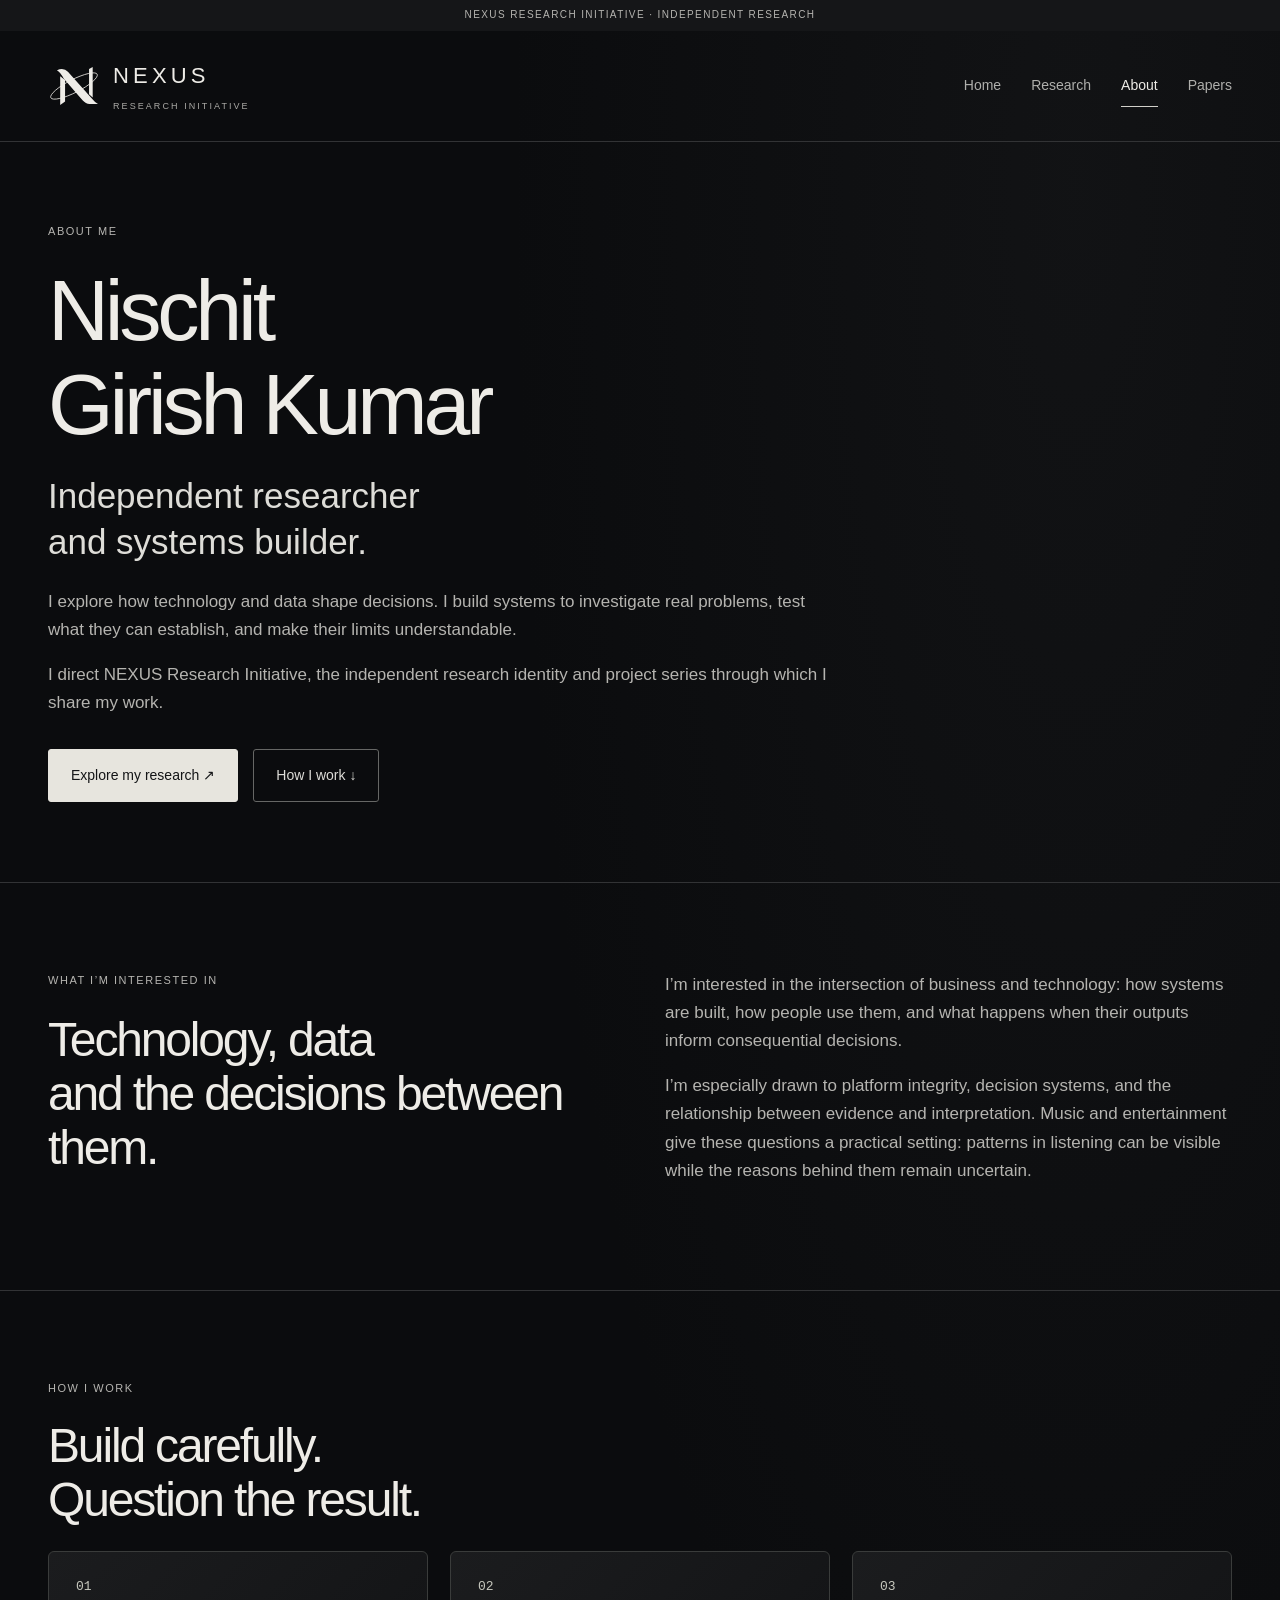
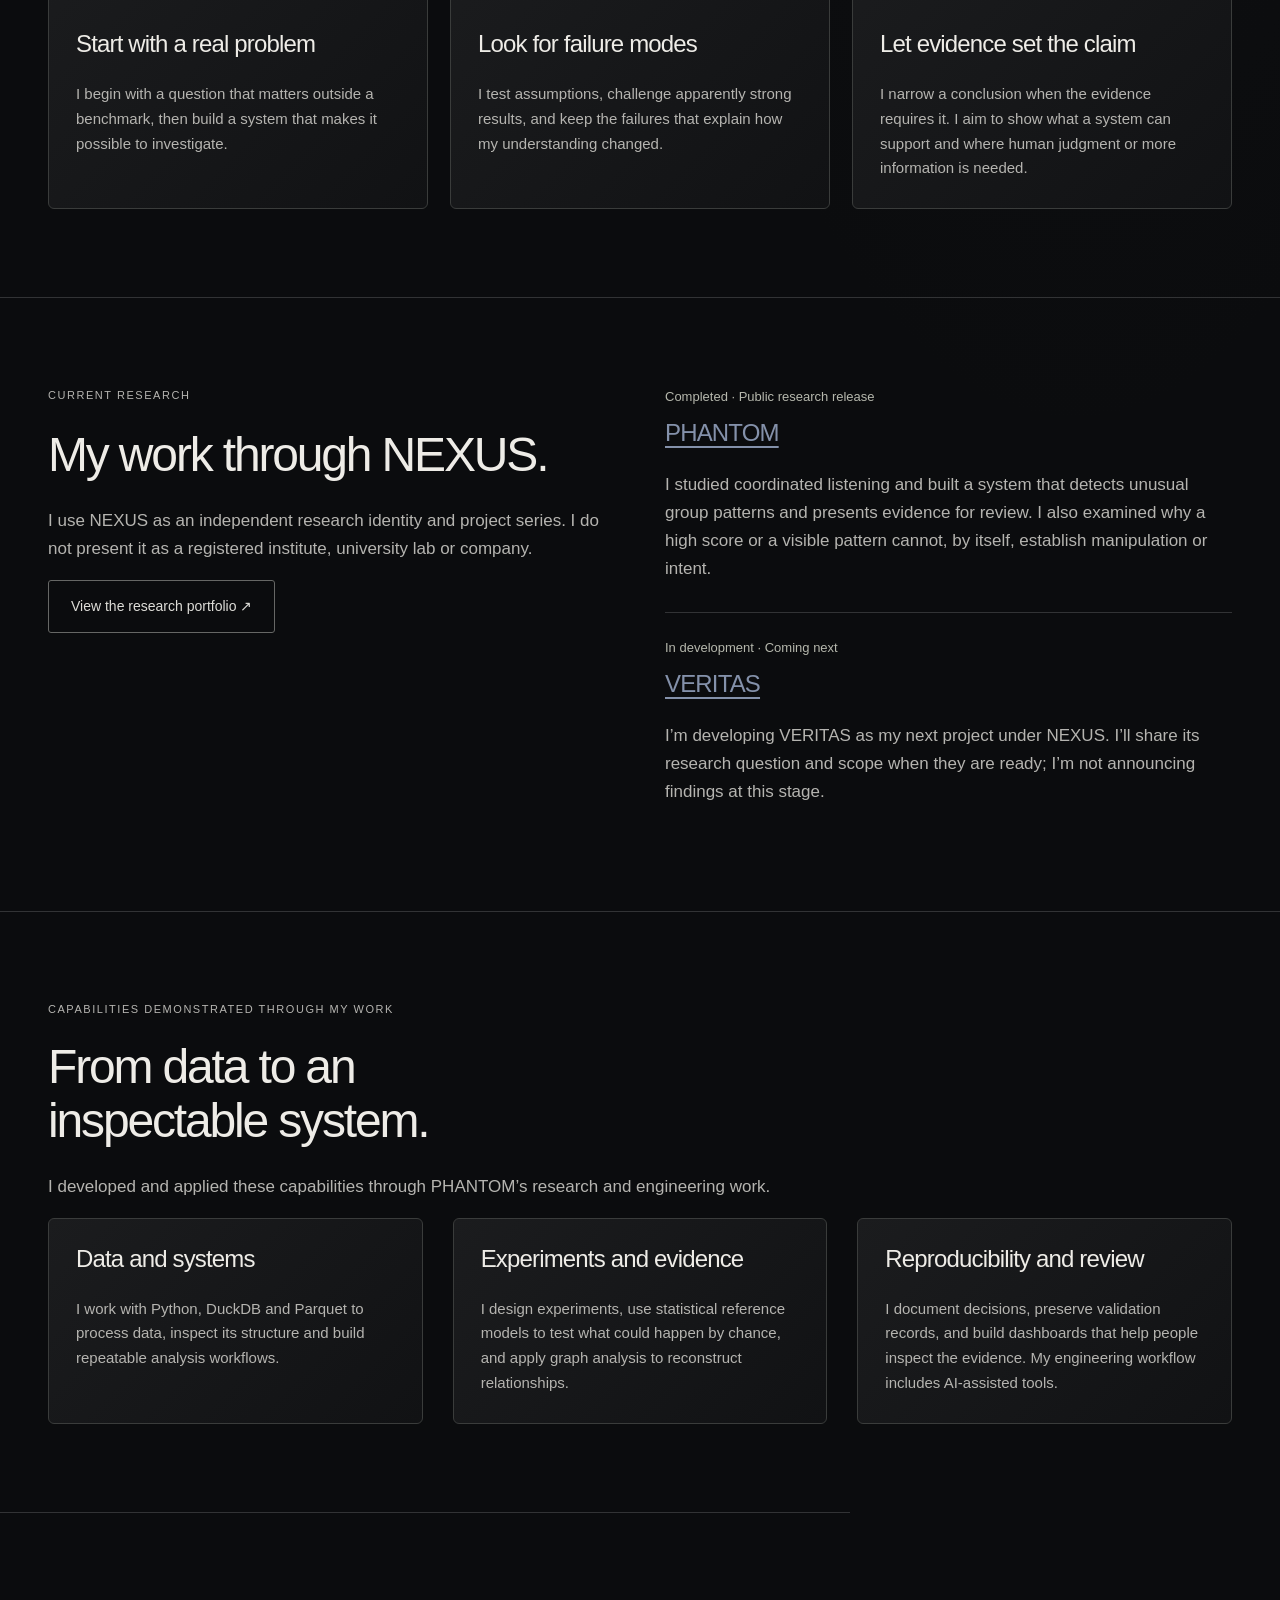
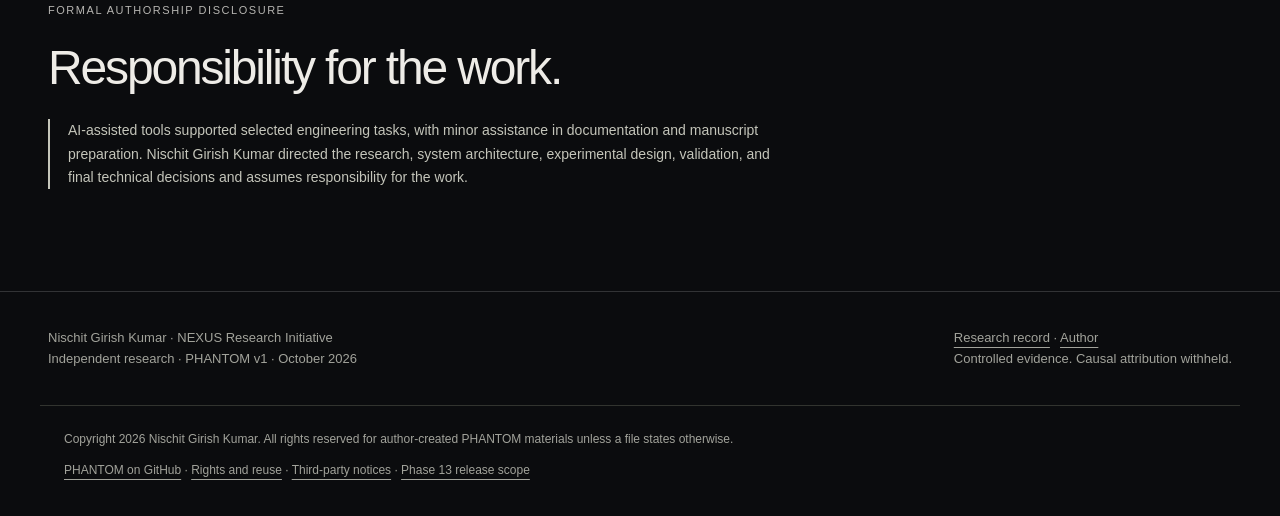
==== commit 57465eed: "Restructure NEXUS umbrella and clarify PHANTOM research" ====
--- a/about/index.html
+++ b/about/index.html
@@ -1 +1,78 @@
-<!doctype html><html lang="en"><head><meta charset="utf-8"><meta name="viewport" content="width=device-width,initial-scale=1"><meta name="robots" content="index,follow"><meta name="description" content="Nischit Girish Kumar, sole human author and research lead of PHANTOM under NEXUS Research Initiative — Independent Research."><meta name="author" content="Nischit Girish Kumar"><link rel="icon" href="/assets/favicon.svg"><meta name="theme-color" content="#080e1b"><meta property="og:type" content="website"><meta property="og:title" content="Nischit Girish Kumar | NEXUS Research Initiative"><meta property="og:description" content="Nischit Girish Kumar, sole human author and research lead of PHANTOM under NEXUS Research Initiative — Independent Research."><meta property="og:image" content="https://nischit5106-stack.github.io/assets/phantom-social-card.png"><meta property="og:image:alt" content="PHANTOM: detecting structure, preserving uncertainty. Independent research by Nischit Girish Kumar."><meta name="twitter:card" content="summary_large_image"><title>Nischit Girish Kumar | NEXUS Research Initiative</title><link rel="stylesheet" href="/assets/site.css"><script type="application/ld+json">{"@context": "https://schema.org", "@graph": [{"@type": "Person", "@id": "https://nischit5106-stack.github.io/about/#author", "name": "Nischit Girish Kumar", "url": "https://nischit5106-stack.github.io/about/", "affiliation": {"@id": "https://nischit5106-stack.github.io/#nexus"}}, {"@type": "Organization", "@id": "https://nischit5106-stack.github.io/#nexus", "name": "NEXUS Research Initiative", "alternateName": "NEXUS Research Initiative — Independent Research", "description": "Independent research identity directed by Nischit Girish Kumar; not a university or institutional affiliation.", "url": "https://nischit5106-stack.github.io/"}, {"@type": "WebSite", "@id": "https://nischit5106-stack.github.io/#website", "name": "NEXUS Research Initiative", "url": "https://nischit5106-stack.github.io/", "creator": {"@id": "https://nischit5106-stack.github.io/about/#author"}, "publisher": {"@id": "https://nischit5106-stack.github.io/#nexus"}, "inLanguage": "en"}, {"@type": "ProfilePage", "@id": "https://nischit5106-stack.github.io/about/#page", "url": "https://nischit5106-stack.github.io/about/", "name": "Nischit Girish Kumar | NEXUS Research Initiative", "description": "Nischit Girish Kumar, sole human author and research lead of PHANTOM under NEXUS Research Initiative — Independent Research.", "author": {"@id": "https://nischit5106-stack.github.io/about/#author"}, "isPartOf": {"@id": "https://nischit5106-stack.github.io/#website"}, "inLanguage": "en", "mainEntity": {"@id": "https://nischit5106-stack.github.io/about/#author"}}]}</script><link rel="canonical" href="https://nischit5106-stack.github.io/about/"><meta property="og:url" content="https://nischit5106-stack.github.io/about/"><script>(()=>{try{if(localStorage.getItem('phantom-motion')==='paused')document.documentElement.classList.add('motion-paused');}catch{}})();</script></head><body><a class="skip" href="#main">Skip to content</a><div class="staging">PHANTOM v1 · RIGHTS RESERVED</div><header><a href="/" class="brand" aria-label="NEXUS Research Initiative home"><img class="brand-icon" src="/assets/nexus-mark.svg" alt="" width="56" height="56"><span class="brand-words">NEXUS<small>RESEARCH INITIATIVE</small></span></a><nav aria-label="Main navigation"><a href="/research/phantom/">Research</a><a href="/publications/phantom/">Papers</a><a href="/about/">About</a></nav></header><main id="main"><section class="subhero"><div class="eyebrow">Independent researcher</div><h1>Nischit<br>Girish Kumar</h1><p class="lede">Statistical research.<br>Systems engineering.</p><p>PHANTOM began with a question about coordinated manipulation. Its most useful lessons came from finding what a benchmark, statistical score or event stream could not establish.</p></section><section class="section two"><div><h2>Technical work.<br>Research judgment.</h2><p>I directed PHANTOM’s architecture, benchmark design, experimental protocols, acceptance gates and validation. The work involved Python data engineering, DuckDB/parquet audits, permutation reference models, robust normalization, graph reconstruction and a read-only investigation interface.</p><p>AI-assisted tools supported selected engineering tasks, with minor assistance in documentation and manuscript preparation. Nischit Girish Kumar directed the research, system architecture, experimental design, validation, and final technical decisions and assumes responsibility for the work.</p></div><div><h3>What changed my thinking</h3><p>High scores did not survive several benchmark-validity checks. Later, strong structural evidence still could not identify intent. I narrowed the research claim and changed the system’s output contract instead of treating missing information as a scoring problem.</p><p>NEXUS Research Initiative is an independent research identity. It does not imply university sponsorship, a registered institute or institutional endorsement.</p><a class="button" href="/research/phantom/">Read the PHANTOM case study ↗</a></div></section></main><footer><span>Nischit Girish Kumar · NEXUS Research Initiative<br>Independent research · PHANTOM v1 · October 2026</span><span><a href="/publications/phantom/">Research record</a> · <a href="/about/">Author</a><br>Controlled evidence. Causal attribution withheld.</span></footer><div class="release-rights" style="padding:24px;max-width:1200px;margin:0 auto;font:14px/1.6 Arial,sans-serif"><p>Copyright 2026 Nischit Girish Kumar. All rights reserved for author-created PHANTOM materials unless a file states otherwise.</p><p><a href="https://github.com/nischit5106-stack/nexus-phantom-v1">PHANTOM on GitHub</a> · <a href="https://github.com/nischit5106-stack/nexus-phantom-v1/blob/main/LICENSE.txt">Rights and reuse</a> · <a href="https://github.com/nischit5106-stack/nexus-phantom-v1/blob/main/THIRD_PARTY_NOTICES.md">Third-party notices</a> · <a href="https://github.com/nischit5106-stack/nexus-phantom-v1/blob/main/PUBLIC_RELEASE_NOTICE.md">Phase 13 release scope</a></p></div></body></html>+<!doctype html><html lang="en"><head><meta charset="utf-8"><meta name="viewport" content="width=device-width,initial-scale=1"><meta name="robots" content="index,follow"><meta name="description" content="Nischit Girish Kumar is an independent researcher and systems builder directing NEXUS Research Initiative, with interests in data, technology and decision systems."><meta name="author" content="Nischit Girish Kumar"><link rel="icon" href="/assets/nexus-favicon.svg"><meta name="theme-color" content="#0b0c0e"><meta property="og:type" content="website"><meta property="og:title" content="Nischit Girish Kumar | NEXUS Research Initiative"><meta property="og:description" content="Nischit Girish Kumar is an independent researcher and systems builder directing NEXUS Research Initiative, with interests in data, technology and decision systems."><meta property="og:image" content="https://nischit5106-stack.github.io/assets/nexus-social-card.png"><meta property="og:image:alt" content="NEXUS Research Initiative — independent research by Nischit Girish Kumar"><meta name="twitter:card" content="summary_large_image"><title>Nischit Girish Kumar | NEXUS Research Initiative</title><link rel="stylesheet" href="/assets/site.css"><script type="application/ld+json">{"@context": "https://schema.org", "@graph": [{"@type": "Person", "@id": "https://nischit5106-stack.github.io/about/#author", "name": "Nischit Girish Kumar", "url": "https://nischit5106-stack.github.io/about/", "affiliation": {"@id": "https://nischit5106-stack.github.io/#nexus"}}, {"@type": "Organization", "@id": "https://nischit5106-stack.github.io/#nexus", "name": "NEXUS Research Initiative", "alternateName": "NEXUS Research Initiative — Independent Research", "description": "Independent research identity directed by Nischit Girish Kumar; not a university or institutional affiliation.", "url": "https://nischit5106-stack.github.io/"}, {"@type": "WebSite", "@id": "https://nischit5106-stack.github.io/#website", "name": "NEXUS Research Initiative", "url": "https://nischit5106-stack.github.io/", "creator": {"@id": "https://nischit5106-stack.github.io/about/#author"}, "publisher": {"@id": "https://nischit5106-stack.github.io/#nexus"}, "inLanguage": "en"}, {"@type": "ProfilePage", "@id": "https://nischit5106-stack.github.io/about/#page", "url": "https://nischit5106-stack.github.io/about/", "name": "Nischit Girish Kumar | NEXUS Research Initiative", "description": "Nischit Girish Kumar is an independent researcher and systems builder directing NEXUS Research Initiative, with interests in data, technology and decision systems.", "author": {"@id": "https://nischit5106-stack.github.io/about/#author"}, "isPartOf": {"@id": "https://nischit5106-stack.github.io/#website"}, "inLanguage": "en", "mainEntity": {"@id": "https://nischit5106-stack.github.io/about/#author"}}]}</script><link rel="canonical" href="https://nischit5106-stack.github.io/about/"><meta property="og:url" content="https://nischit5106-stack.github.io/about/"><script>(()=>{try{if(localStorage.getItem('phantom-motion')==='paused')document.documentElement.classList.add('motion-paused');}catch{}})();</script></head><body class="nexus-page about-page">
+<a class="skip" href="#main">Skip to content</a>
+<div class="staging">NEXUS RESEARCH INITIATIVE · INDEPENDENT RESEARCH</div>
+<header>
+  <a href="/" class="brand" aria-label="NEXUS Research Initiative home"><img class="brand-icon" src="/assets/nexus-favicon.svg" alt="" width="56" height="56"><span class="brand-words">NEXUS<small>RESEARCH INITIATIVE</small></span></a>
+  <nav aria-label="Main navigation"><a href="/">Home</a><a href="/research/">Research</a><a href="/about/" aria-current="page">About</a><a href="/publications/">Papers</a></nav>
+</header>
+<main id="main">
+  <section class="subhero author-hero">
+    <div class="eyebrow">About me</div>
+    <h1>Nischit<br>Girish Kumar</h1>
+    <p class="lede">Independent researcher<br>and systems builder.</p>
+    <p>I explore how technology and data shape decisions. I build systems to investigate real problems, test what they can establish, and make their limits understandable.</p>
+    <p>I direct NEXUS Research Initiative, the independent research identity and project series through which I share my work.</p>
+    <div class="actions"><a class="button primary" href="/research/">Explore my research ↗</a><a class="button" href="#how-i-work">How I work ↓</a></div>
+  </section>
+
+  <section class="section two" aria-labelledby="interests-heading">
+    <div>
+      <div class="eyebrow">What I’m interested in</div>
+      <h2 id="interests-heading">Technology, data<br>and the decisions between them.</h2>
+    </div>
+    <div>
+      <p>I’m interested in the intersection of business and technology: how systems are built, how people use them, and what happens when their outputs inform consequential decisions.</p>
+      <p>I’m especially drawn to platform integrity, decision systems, and the relationship between evidence and interpretation. Music and entertainment give these questions a practical setting: patterns in listening can be visible while the reasons behind them remain uncertain.</p>
+    </div>
+  </section>
+
+  <section class="section" id="how-i-work" aria-labelledby="approach-heading">
+    <div class="eyebrow">How I work</div>
+    <h2 id="approach-heading">Build carefully.<br>Question the result.</h2>
+    <div class="three">
+      <article class="card"><span class="num" aria-hidden="true">01</span><h3>Start with a real problem</h3><p>I begin with a question that matters outside a benchmark, then build a system that makes it possible to investigate.</p></article>
+      <article class="card"><span class="num" aria-hidden="true">02</span><h3>Look for failure modes</h3><p>I test assumptions, challenge apparently strong results, and keep the failures that explain how my understanding changed.</p></article>
+      <article class="card"><span class="num" aria-hidden="true">03</span><h3>Let evidence set the claim</h3><p>I narrow a conclusion when the evidence requires it. I aim to show what a system can support and where human judgment or more information is needed.</p></article>
+    </div>
+  </section>
+
+  <section class="section two" aria-labelledby="current-heading">
+    <div>
+      <div class="eyebrow">Current research</div>
+      <h2 id="current-heading">My work through NEXUS.</h2>
+      <p>I use NEXUS as an independent research identity and project series. I do not present it as a registered institute, university lab or company.</p>
+      <a class="button" href="/research/">View the research portfolio ↗</a>
+    </div>
+    <div class="author-index">
+      <article>
+        <p class="status">Completed · Public research release</p>
+        <h3><a href="/research/phantom/">PHANTOM</a></h3>
+        <p>I studied coordinated listening and built a system that detects unusual group patterns and presents evidence for review. I also examined why a high score or a visible pattern cannot, by itself, establish manipulation or intent.</p>
+      </article>
+      <article>
+        <p class="status">In development · Coming next</p>
+        <h3><a href="/research/#veritas">VERITAS</a></h3>
+        <p>I’m developing VERITAS as my next project under NEXUS. I’ll share its research question and scope when they are ready; I’m not announcing findings at this stage.</p>
+      </article>
+    </div>
+  </section>
+
+  <section class="section" aria-labelledby="capabilities-heading">
+    <div class="eyebrow">Capabilities demonstrated through my work</div>
+    <h2 id="capabilities-heading">From data to an<br>inspectable system.</h2>
+    <p>I developed and applied these capabilities through PHANTOM’s research and engineering work.</p>
+    <div class="three skills-list">
+      <article class="card"><h3>Data and systems</h3><p>I work with Python, DuckDB and Parquet to process data, inspect its structure and build repeatable analysis workflows.</p></article>
+      <article class="card"><h3>Experiments and evidence</h3><p>I design experiments, use statistical reference models to test what could happen by chance, and apply graph analysis to reconstruct relationships.</p></article>
+      <article class="card"><h3>Reproducibility and review</h3><p>I document decisions, preserve validation records, and build dashboards that help people inspect the evidence. My engineering workflow includes AI-assisted tools.</p></article>
+    </div>
+  </section>
+
+  <section class="section copy" aria-labelledby="disclosure-heading">
+    <div class="eyebrow">Formal authorship disclosure</div>
+    <h2 id="disclosure-heading">Responsibility for the work.</h2>
+    <p class="note">AI-assisted tools supported selected engineering tasks, with minor assistance in documentation and manuscript preparation. Nischit Girish Kumar directed the research, system architecture, experimental design, validation, and final technical decisions and assumes responsibility for the work.</p>
+  </section>
+</main>
+<footer><span>Nischit Girish Kumar · NEXUS Research Initiative<br>Independent research · PHANTOM v1 · October 2026</span><span><a href="/publications/phantom/">Research record</a> · <a href="/about/">Author</a><br>Controlled evidence. Causal attribution withheld.</span></footer>
+<div class="release-rights" style="padding:24px;max-width:1200px;margin:0 auto;font:14px/1.6 Arial,sans-serif"><p>Copyright 2026 Nischit Girish Kumar. All rights reserved for author-created PHANTOM materials unless a file states otherwise.</p><p><a href="https://github.com/nischit5106-stack/nexus-phantom-v1">PHANTOM on GitHub</a> · <a href="https://github.com/nischit5106-stack/nexus-phantom-v1/blob/main/LICENSE.txt">Rights and reuse</a> · <a href="https://github.com/nischit5106-stack/nexus-phantom-v1/blob/main/THIRD_PARTY_NOTICES.md">Third-party notices</a> · <a href="https://github.com/nischit5106-stack/nexus-phantom-v1/blob/main/PUBLIC_RELEASE_NOTICE.md">Phase 13 release scope</a></p></div></body></html>
--- a/assets/site.css
+++ b/assets/site.css
@@ -26,3 +26,60 @@
 .motion-paused main{animation:none}
 @media(prefers-reduced-motion:reduce){main{animation:none}}
 @media print{main{animation:none}}
+
+/* NEXUS umbrella, October 2026: one master identity, distinct research projects. */
+:root{--ink:#e9edf5;--muted:#aebbd0;--line:#2c3549;--ground:#090d17;--pearl:#e7e3da;--champagne:#c8b99b}
+body{background:radial-gradient(ellipse at 85% 0%,#1c203538,transparent 34%),var(--ground);color:var(--ink);font-size:17px;line-height:1.65}header{padding:27px 48px;border-color:var(--line)}nav{align-items:center;gap:30px}nav a{padding:9px 0;color:#b2bdd1}nav a[aria-current=page]{color:#fff;border-bottom:1px solid #b1bbd4}nav a:hover{color:#fff}p{color:var(--muted)}.staging{background:#111622;color:#aeb7c8;letter-spacing:.14em;font-size:10px;padding:7px 20px}.eyebrow{color:#b7c3db;letter-spacing:.14em;font-size:11px}.section{border-color:var(--line);padding:88px 48px}.section h2{font-size:clamp(31px,3.8vw,48px);letter-spacing:-.045em}.section-heading{display:flex;justify-content:space-between;align-items:flex-end;gap:35px;margin-bottom:38px}.section-heading h2{margin:0}.section-heading>p{font-size:14px;margin:0;max-width:300px}.section-heading>.text-link{white-space:nowrap}.button{border-radius:3px;padding:14px 22px;font-weight:500;border-color:#505b71}.button.primary{background:#e4e9f2;border-color:#e4e9f2;color:#121927;box-shadow:none}.button.primary:hover{background:#fff}.button span{margin-left:12px}.text-link{display:inline-flex;align-items:center;justify-content:space-between;gap:30px;text-decoration:none;border-bottom:1px solid #8997b2;padding:10px 0;font-size:14px;color:#e3e9f4}.text-link:hover{border-color:#fff}.nexus-hero{position:relative;padding:84px 48px 0;isolation:isolate;overflow:hidden}.hero-editorial{position:relative;z-index:1;max-width:775px}.nexus-hero h1{font-size:clamp(72px,10.2vw,136px);font-weight:350;letter-spacing:-.055em;margin-bottom:35px;line-height:.94}.nexus-hero h1 span{font-size:clamp(14px,1.65vw,21px);display:block;letter-spacing:.26em;line-height:1.4;text-transform:uppercase;margin-top:22px}.nexus-hero .lede{font-size:clamp(23px,2.55vw,33px);max-width:670px;font-weight:350;letter-spacing:-.025em;margin-bottom:21px}.hero-explanation{max-width:610px;font-size:16px;line-height:1.75}.nexus-emblem{position:absolute;right:-20px;top:88px;width:390px;z-index:0;display:grid;place-items:center;opacity:.9}.nexus-emblem img{width:100%;height:auto;filter:drop-shadow(0 25px 55px #5962e424)}.nexus-emblem>span{font-size:9px;letter-spacing:.24em;color:#8994b4;margin-top:-20px}.emblem-orbit{position:absolute;width:490px;height:225px;border:1px solid #58617f52;border-radius:50%;transform:rotate(-32deg);z-index:-1}.hero-baseline{display:flex;align-items:center;justify-content:space-between;gap:22px;border-top:1px solid var(--line);margin-top:66px;padding:22px 0;color:#8f9bb1;font-size:11px;letter-spacing:.05em}.hero-baseline a{text-decoration:none;color:#ccd4e4}.large-copy{font-size:21px;line-height:1.55;color:#d4dce9}.mission-section .two{grid-template-columns:.95fr 1.05fr;gap:80px}.project-grid{display:grid;grid-template-columns:1fr 1fr;gap:28px}.project-card{border:1px solid #343f58;border-radius:5px;background:#0e1525;overflow:hidden;display:flex;flex-direction:column}.project-art{height:230px;position:relative;overflow:hidden;display:grid;place-items:center;border-bottom:1px solid #35405a}.art-caption{position:absolute;bottom:20px;left:28px;font-size:9px;letter-spacing:.22em;color:#a8b9db}.phantom-art{background:radial-gradient(ellipse at 65% 40%,#33305e80,transparent 55%),linear-gradient(130deg,#0e172b,#11142c)}.signal-ring{position:absolute;width:285px;height:108px;border:1px solid #7488ff;border-radius:50%;transform:rotate(-27deg);box-shadow:0 0 24px #6571ec10,inset 0 0 18px #6268e910}.ring-one{transform:translateY(-25px) rotate(-27deg);border-color:#64cbe6}.ring-two{transform:rotate(-27deg);border-color:#7a84f9}.ring-three{transform:translateY(25px) rotate(-27deg);border-color:#a58bdc}.signal-ring:after{content:'';position:absolute;width:5px;height:5px;border-radius:50%;background:#e2eaff;top:9px;left:40px;box-shadow:0 0 12px #7bf2ff}.ring-two:after{top:auto;bottom:3px;left:auto;right:70px}.ring-three:after{left:10px;top:65px}.project-copy{padding:30px;flex:1}.project-topline{display:flex;justify-content:space-between;gap:15px;align-items:flex-start;font:10px/1.6 -apple-system,BlinkMacSystemFont,"Segoe UI",sans-serif;letter-spacing:.09em;color:#c2cbe1;margin-bottom:27px}.project-topline>span:first-child{font-weight:600;white-space:nowrap}.project-status{font-size:10px;text-align:right;color:#acbbd1;letter-spacing:.025em}.project-copy h3{font-size:32px;line-height:1.15;letter-spacing:-.04em}.project-copy>p{font-size:15px;line-height:1.7}.project-copy .text-link{margin-top:9px;width:100%;border-color:#485678}.veritas-card{background:linear-gradient(120deg,#18191e,#101218);border-color:#514d48}.veritas-art{background:radial-gradient(ellipse at 62% 25%,#bdb4a11f,transparent 58%),linear-gradient(135deg,#23242a,#111217);border-color:#514d48}.veritas-plane{position:absolute;width:205px;height:160px;clip-path:polygon(50% 0,100% 50%,50% 100%,0 50%);background:linear-gradient(125deg,#756d5f 3%,#d6c7ad 20%,#f4f2ea 35%,#9b9ca3 53%,#f4f3ed 67%,#8e8d8e 91%);opacity:.9}.plane-one{transform:translate(-42px,-8px);opacity:.9}.plane-two{transform:translate(0,0);background:linear-gradient(140deg,#eee9dd,#909198 35%,#f4f2e9 51%,#c1b195 70%,#615e59)}.plane-three{transform:translate(42px,8px);clip-path:polygon(50% 0,50% 100%,0 50%);background:linear-gradient(110deg,#f5f4ed,#bfb8aa 38%,#e5e5e5 70%,#777a84)}.veritas-art .art-caption{color:#cbc8bf}.veritas-card .project-topline{color:#e4ddcf}.veritas-card .project-status{color:#c6bda9}.veritas-card h3{color:#eeebe4}.coming-note{display:flex;justify-content:space-between;padding:19px 0 10px;border-bottom:1px solid #4f4d4b;color:#d3c8b3;font-size:14px}.project-copy .teaser-note{font-size:11px;color:#a8a59f;margin-top:13px;margin-bottom:0}.principle-grid{display:grid;grid-template-columns:repeat(4,1fr);gap:30px;margin-top:45px}.principle-grid article{border-top:1px solid #48516b;padding-top:25px}.principle-grid .num{margin-bottom:30px;color:#abb7d1;font-size:11px}.principle-grid h3{font-size:23px;line-height:1.25}.principle-grid p{font-size:14px}.author-bridge{display:flex;align-items:center;justify-content:space-between;gap:40px}.author-bridge p{max-width:650px}.author-bridge .button{white-space:nowrap}.portfolio-hero{padding-top:80px;padding-bottom:65px}.portfolio-hero h1{font-size:clamp(44px,6.5vw,84px);letter-spacing:-.05em}.portfolio-hero .lede{max-width:720px}.portfolio-projects{padding-top:55px}.intro-purpose{margin-top:35px!important;line-height:2.2!important;max-width:360px!important}.site-launch{background:radial-gradient(ellipse at center,#1a2136,#090d17 63%)}.site-launch-orbit{border-color:#a4adce55}.author-hero{position:relative}.author-hero h1{font-size:clamp(48px,6.6vw,86px);letter-spacing:-.05em}.author-index{color:#8491aa;font:12px/1.6 monospace;letter-spacing:.1em}.skills-list{display:grid;grid-template-columns:1fr 1fr;gap:12px 30px;list-style:none;padding:0}.skills-list li{padding:15px 0;border-top:1px solid var(--line);font-size:15px}.skills-list strong{color:#e0e7f2}.about-page details{margin-top:25px}.about-page .subhero>p{max-width:780px}.about-page .section p{max-width:750px}.jump-links{display:flex;flex-wrap:wrap;gap:13px 25px;font-size:13px;margin-top:28px}.jump-links a{color:#bac8e3}.orientation-grid{display:grid;grid-template-columns:1fr 1fr;gap:30px}.orientation-grid article{border-top:1px solid #3b4862;padding-top:26px}.orientation-grid h3{font-size:24px}.finding-strip{border-left:2px solid #9baded;padding:5px 0 5px 26px;margin-top:35px;background:linear-gradient(90deg,#202c4238,transparent)}.finding-strip p:last-child{margin-bottom:0}.flow-list{display:grid;grid-template-columns:repeat(5,1fr);list-style:none;padding:0;counter-reset:flow;gap:18px;margin:42px 0 0}.flow-list li{counter-increment:flow;border-top:1px solid #5a729a;padding-top:20px;position:relative}.flow-list li:before{content:'0' counter(flow) '  →';font:12px/1.5 monospace;color:#9aaee5;display:block;margin-bottom:23px}.flow-list li:last-child:before{content:'05  ◇'}.flow-list h3{font-size:21px;line-height:1.25}.flow-list p{font-size:14px;line-height:1.6}.technical-detail{margin-top:32px}.technical-detail>summary{color:#d2dcf1}.hero .eyebrow{color:#9faff0}.hero .button.primary{background:#c1cef8;border-color:#c1cef8}.release-rights{border-top:1px solid #252e42;font-family:inherit!important;color:#8f9db5}.release-rights p{font-size:12px;color:#8f9db5;max-width:none}footer{border-color:var(--line)}footer strong{font-weight:500;color:#cbd4e4}.skip:focus{z-index:101}main{scroll-margin-top:25px}section[id],article[id]{scroll-margin-top:30px}
+@media(min-width:1450px){.nexus-emblem{right:10px}}
+@media(max-width:1100px){.nexus-emblem{width:300px;right:-60px;top:130px;opacity:.55}.hero-editorial{max-width:690px}.nexus-hero .hero-explanation{max-width:540px}.principle-grid{grid-template-columns:1fr 1fr}.flow-list{grid-template-columns:repeat(3,1fr)}.project-topline{flex-direction:column;gap:4px}.project-status{text-align:left}.mission-section .two{gap:40px}}
+@media(max-width:760px){header{padding:20px 24px;flex-wrap:wrap;align-items:center;gap:16px}nav{width:100%;justify-content:space-between;gap:16px;font-size:13px;border-top:1px solid #252e42;padding-top:8px}nav a{padding:7px 0}.staging{font-size:8px;letter-spacing:.12em;padding:7px 12px}.nexus-hero{padding:54px 24px 0}.nexus-hero h1{font-size:clamp(64px,19vw,100px);margin-bottom:27px}.nexus-hero h1 span{font-size:13px;letter-spacing:.18em;margin-top:15px}.nexus-hero .eyebrow{max-width:260px;font-size:9px;line-height:1.8;margin-bottom:26px}.nexus-hero .lede{font-size:25px;line-height:1.3;max-width:100%}.desktop-break{display:none}.nexus-hero .hero-explanation{font-size:15px;max-width:100%}.nexus-emblem{top:40px;right:-70px;width:240px;opacity:.13}.emblem-orbit{width:330px;height:150px}.nexus-emblem>span{display:none}.hero-baseline{flex-wrap:wrap;margin-top:42px;font-size:10px;gap:12px 22px;padding:22px 0}.hero-baseline a{width:100%;margin-top:3px}.section{padding:58px 24px}.section-heading{display:block;margin-bottom:28px}.section-heading>.text-link{margin-top:15px}.section-heading>p{margin-top:18px}.mission-section .two,.project-grid,.orientation-grid{grid-template-columns:1fr;gap:30px}.mission-section .two{gap:4px}.large-copy{font-size:19px}.project-art{height:205px}.project-copy{padding:25px}.project-copy h3{font-size:29px}.project-topline{flex-direction:row;gap:15px;margin-bottom:25px}.project-status{text-align:right;font-size:9px}.project-grid{gap:25px}.principle-grid{grid-template-columns:1fr 1fr;gap:20px}.principle-grid h3{font-size:20px}.principle-grid .num{font-size:10px;margin-bottom:20px}.principle-grid p{font-size:13px}.author-bridge{display:block}.author-bridge .button{margin-top:15px}.portfolio-hero{padding:55px 24px}.portfolio-hero h1{font-size:48px}.portfolio-hero .lede{font-size:24px}.flow-list{grid-template-columns:1fr;gap:5px;margin-top:30px}.flow-list li{display:grid;grid-template-columns:45px 1fr;column-gap:18px;padding-top:20px}.flow-list li:before{grid-row:1/3;margin-top:3px}.flow-list h3{margin-bottom:9px}.flow-list p{grid-column:2}.skills-list{grid-template-columns:1fr}.finding-strip{padding-left:18px}.hero-identity{position:absolute;top:100px;right:-20px;width:180px;opacity:.12}.hero .eyebrow{margin-top:0;max-width:100%;line-height:1.8}.hero h1{font-size:clamp(48px,13vw,78px)}.hero{padding-top:52px}.hero>p{font-size:16px}.hero .lede{font-size:25px}.hero-meta{margin-top:28px}.author-hero h1{font-size:52px}.light{overflow:hidden}.light img{min-width:0}.twins{gap:10px}}
+@media(max-width:360px){.project-topline{flex-direction:column}.project-status{text-align:left}.principle-grid{grid-template-columns:1fr}.button{padding:12px 16px}.portfolio-hero h1{font-size:41px}.author-hero h1{font-size:46px}}
+@media(prefers-reduced-motion:reduce){html{scroll-behavior:auto}*{animation:none!important;transition:none!important}.site-launch{display:none!important}}
+@media print{.nexus-emblem,.project-art,.site-launch{display:none}.project-card{background:white;color:#172b42}.project-card p,.project-card h3,.text-link,.project-status,.coming-note{color:#304964}.project-grid,.principle-grid,.orientation-grid{break-inside:avoid}.nexus-hero{padding:30px 0}.hero-editorial{max-width:none}.nexus-hero h1 span,.eyebrow{color:#304964}}
+.author-index{font:inherit;letter-spacing:normal}.author-index article+article{border-top:1px solid var(--line);padding-top:24px;margin-top:28px}.skills-list.three{grid-template-columns:repeat(3,1fr)}@media(max-width:760px){.skills-list.three{grid-template-columns:1fr}}
+
+/* Approved umbrella identity: Obsidian + Porcelain. Project palettes stay scoped. */
+body.nexus-page{--ink:#eeece7;--muted:#b5b4b0;--line:#323335;--ground:#0b0c0e;--pearl:#eeece7;background:radial-gradient(ellipse at 84% 5%,#28292b3b,transparent 37%),#0b0c0e;color:var(--ink)}
+.nexus-page header,.nexus-page .section,.nexus-page footer{border-color:var(--line)}
+.nexus-page .staging{background:#151618;color:#b5b4b0}
+.nexus-page .brand .brand-words{color:#eeece7}.nexus-page .brand .brand-words small{color:#aaa9a5}
+.nexus-page nav a{color:#afafac}.nexus-page nav a[aria-current=page]{color:#eeece7;border-color:#d1d0ca}.nexus-page nav a:hover{color:#fff}
+.nexus-page p{color:#b5b4b0}.nexus-page .lede,.nexus-page .large-copy{color:#deddd8}.nexus-page .eyebrow{color:#b6b5b1}
+.nexus-page a:hover{color:#fff}.nexus-page a:focus-visible,.nexus-page summary:focus-visible{outline-color:#eeece7}
+.nexus-page .button{border-color:#666765;color:#deddd8}.nexus-page .button:hover{background:#27292b;border-color:#c6c6bf;color:#fff}
+.nexus-page .button.primary{background:#e7e5de;color:#141517;border-color:#e7e5de;box-shadow:none}.nexus-page .button.primary:hover{background:#fff}
+.nexus-page .text-link{color:#deddd8;border-color:#858680}.nexus-page .hero-baseline{border-color:#343536;color:#9e9e99}.nexus-page .hero-baseline a{color:#c4c4bd}
+.nexus-page .nexus-emblem{right:15px;top:106px;width:350px;opacity:.88}.nexus-page .nexus-emblem img{width:83%;filter:drop-shadow(0 0 42px #e5e1d012);opacity:.88}
+.nexus-page .emblem-orbit{width:450px;height:450px;transform:rotate(0);border-color:#a9aaa344;background:radial-gradient(circle at 33% 20%,#e6e4dc07,transparent 64%);box-shadow:inset 0 0 70px #eeece706,0 0 90px #eeece704}
+.nexus-page .emblem-orbit:after{content:'';position:absolute;inset:28px;border-radius:50%;border:1px solid #eeece714}
+.nexus-page .nexus-emblem>span{color:#92938f;margin-top:14px}
+.nexus-page .principle-grid article{border-color:#50514d}.nexus-page .principle-grid .num{color:#b9bab2}
+.nexus-page .card{background:linear-gradient(135deg,#1b1c1e,#111214);border-color:#3a3c3b;box-shadow:none}.nexus-page .card .num{color:#c7c8be}
+.nexus-page .paper-list a{border-color:#3d3f3c}.nexus-page .paper-list span,.nexus-page .status{color:#b6b8ad}
+.nexus-page .note{border-color:#c5c6ba;color:#c4c5ba}.nexus-page details{border-color:#454741}.nexus-page li{color:#b5b4b0}
+.nexus-page footer{color:#a2a39b}.nexus-page footer strong{color:#dadbd2}.nexus-page .release-rights{border-color:#32342f;color:#a2a39b}.nexus-page .release-rights p{color:#a2a39b}
+.nexus-page .site-launch{background:radial-gradient(ellipse at center,#262729,#0b0c0e 64%)}.nexus-page .site-launch-visual>img{filter:grayscale(1) invert(1) brightness(1.15)}.nexus-page .site-launch p{color:#bcbdb5}.nexus-page .site-launch-orbit{border-color:#d7d8cb55}
+/* Cards keep the project colors within the neutral portfolio. */
+.nexus-page .phantom-card p{color:#b8c7dd}.nexus-page .phantom-card .text-link{color:#e3e9f4;border-color:#485678}
+.nexus-page .veritas-card p{color:#bcbcb7}.nexus-page .veritas-card .teaser-note{color:#a8a59f}
+@media(max-width:1100px){.nexus-page .nexus-emblem{width:290px;right:-50px;top:140px;opacity:.42}.nexus-page .emblem-orbit{width:360px;height:360px}}
+@media(max-width:760px){.nexus-page .nexus-emblem{top:78px;right:-105px;width:260px;opacity:.12}.nexus-page .emblem-orbit{width:310px;height:310px}.nexus-page nav{border-color:#323335}}
+@media print{body.nexus-page{background:white;color:#171817}.nexus-page p,.nexus-page .lede,.nexus-page .large-copy,.nexus-page .eyebrow,.nexus-page .nexus-hero h1 span{color:#343632}.nexus-page .card{background:white}.nexus-page .button{color:#171817}}
+/* Leave clear space between the metallic teaser form and its caption. */
+.veritas-plane{margin-top:-20px}@media(max-width:760px){.veritas-plane{margin-top:-28px}}
+/* VERITAS visual teaser: champagne, platinum and pearl within its own transition. */
+button.coming-note{appearance:none;background:transparent;border:0;border-bottom:1px solid #4f4d4b;font:inherit;font-size:14px;text-align:left;width:100%;cursor:pointer;line-height:1.65;margin:0;color:#d3c8b3}
+button.coming-note:hover{color:#faf5e9;border-color:#bdb4a3}button.coming-note:focus-visible{outline:2px solid #eee8db;outline-offset:5px}
+.veritas-preview{width:100vw;height:100dvh;max-width:none;max-height:none;margin:0;padding:0;border:0;background:#101113;color:#ece9e1;overflow-y:auto;overscroll-behavior:contain}
+.veritas-preview::backdrop{background:#070708eb}.veritas-preview-shell{position:relative;min-height:100%;display:flex;flex-direction:column;isolation:isolate;background:radial-gradient(ellipse at 50% 42%,#6f675429,transparent 44%),radial-gradient(ellipse at 80% 5%,#a8aab116,transparent 45%),#101113;padding:28px 48px}
+.veritas-preview-top{display:flex;justify-content:space-between;align-items:center;gap:22px;border-bottom:1px solid #8a867d33;padding-bottom:22px;font-size:11px;letter-spacing:.12em;color:#c4c2b9;text-transform:uppercase}.veritas-preview-top>span{display:flex;align-items:center;gap:13px}.veritas-close{white-space:nowrap;flex-shrink:0;border:1px solid #77766f7a;background:#171819;color:#e7e4dc;padding:11px 16px;border-radius:2px;font:13px/1.4 Arial,Helvetica,sans-serif;cursor:pointer;min-height:44px}.veritas-close span{font-size:18px;margin-left:16px}.veritas-close:hover{background:#2b2c2b}.veritas-close:focus-visible{outline:2px solid #e6e1d6;outline-offset:4px}
+.veritas-reveal{flex:1;min-height:520px;display:flex;flex-direction:column;justify-content:center;align-items:center;text-align:center;position:relative;padding:65px 0;isolation:isolate}
+.veritas-pretitle{font-size:10px;letter-spacing:.45em;text-transform:uppercase;color:#b4aa95!important;margin:0 0 25px;animation:veritas-arrive 1.2s ease both}
+.veritas-reveal h2{font-size:clamp(32px,10vw,144px);line-height:1.25;font-weight:300;letter-spacing:.12em;margin:0 0 12px;padding-left:.12em;max-width:none;color:#ece9e1;background:linear-gradient(112deg,#a69b83 2%,#d7c8aa 22%,#f2f0e8 43%,#9c9fa9 62%,#faf9f1 80%,#bebfc3);-webkit-background-clip:text;background-clip:text;-webkit-text-fill-color:transparent;animation:veritas-title 2.6s cubic-bezier(.18,.7,.25,1) both}
+.veritas-rule{width:min(330px,65%);height:1px;background:linear-gradient(90deg,transparent,#c8b99a,#e2e3e2,transparent);margin:20px 0 28px;animation:veritas-line 2.6s ease both}
+.veritas-preview-copy{animation:veritas-copy 3s ease both}.veritas-development{color:#dbd3c2!important;font-size:13px;text-transform:uppercase;letter-spacing:.24em;margin-bottom:18px}.veritas-preview-copy #veritas-preview-description{color:#b4b5b2;font-size:15px;line-height:1.8;margin:0;max-width:620px}
+.veritas-halo{position:absolute;z-index:-1;width:330px;height:330px;top:50%;left:50%;transform:translate(-50%,-60%) rotate(45deg);border:1px solid #b8b09c28;box-shadow:0 0 95px #c5b99309,inset 0 0 85px #e8e5d907;animation:veritas-frame 2.8s ease both}.veritas-halo:before{content:'';position:absolute;inset:28px;border:1px solid #d1d3d51b}.veritas-halo:after{content:'';position:absolute;top:0;left:0;width:30%;height:1px;background:linear-gradient(90deg,#d8c8a9,transparent)}
+.veritas-preview-bottom{border-top:1px solid #8a867d33;padding-top:22px;display:flex;justify-content:space-between;gap:25px;font-size:10px;letter-spacing:.08em;color:#9f9f98}
+@keyframes veritas-arrive{from{opacity:0;transform:translateY(5px)}to{opacity:1;transform:none}}@keyframes veritas-title{0%{opacity:0;transform:translateY(12px);letter-spacing:.17em}28%{opacity:1}100%{opacity:1;transform:none;letter-spacing:.12em}}@keyframes veritas-line{0%,20%{opacity:0;transform:scaleX(.2)}70%,100%{opacity:1;transform:scaleX(1)}}@keyframes veritas-copy{0%,48%{opacity:0;transform:translateY(8px)}100%{opacity:1;transform:none}}@keyframes veritas-frame{from{opacity:0;transform:translate(-50%,-60%) rotate(39deg) scale(.94)}to{opacity:1;transform:translate(-50%,-60%) rotate(45deg) scale(1)}}
+@media(max-width:760px){.veritas-preview-shell{padding:20px 22px}.veritas-preview-top{font-size:8px;letter-spacing:.06em;gap:15px}.veritas-preview-top>span{max-width:200px;gap:8px}.veritas-preview-top img{width:25px}.veritas-close{padding:10px 12px;font-size:12px}.veritas-close span{margin-left:8px}.veritas-reveal{min-height:480px;padding:55px 0}.veritas-preview-copy #veritas-preview-description{font-size:14px}.veritas-preview-copy br{display:none}.veritas-reveal h2{font-size:clamp(32px,13vw,80px)}.veritas-preview-bottom{flex-direction:column;gap:8px;font-size:9px}.veritas-halo{width:210px;height:210px}.veritas-pretitle{font-size:9px}.veritas-development{font-size:11px}}
+.motion-paused .veritas-preview *{animation:none!important}@media(prefers-reduced-motion:reduce){.veritas-preview *{animation:none!important}}@media print{.veritas-preview{display:none!important}}
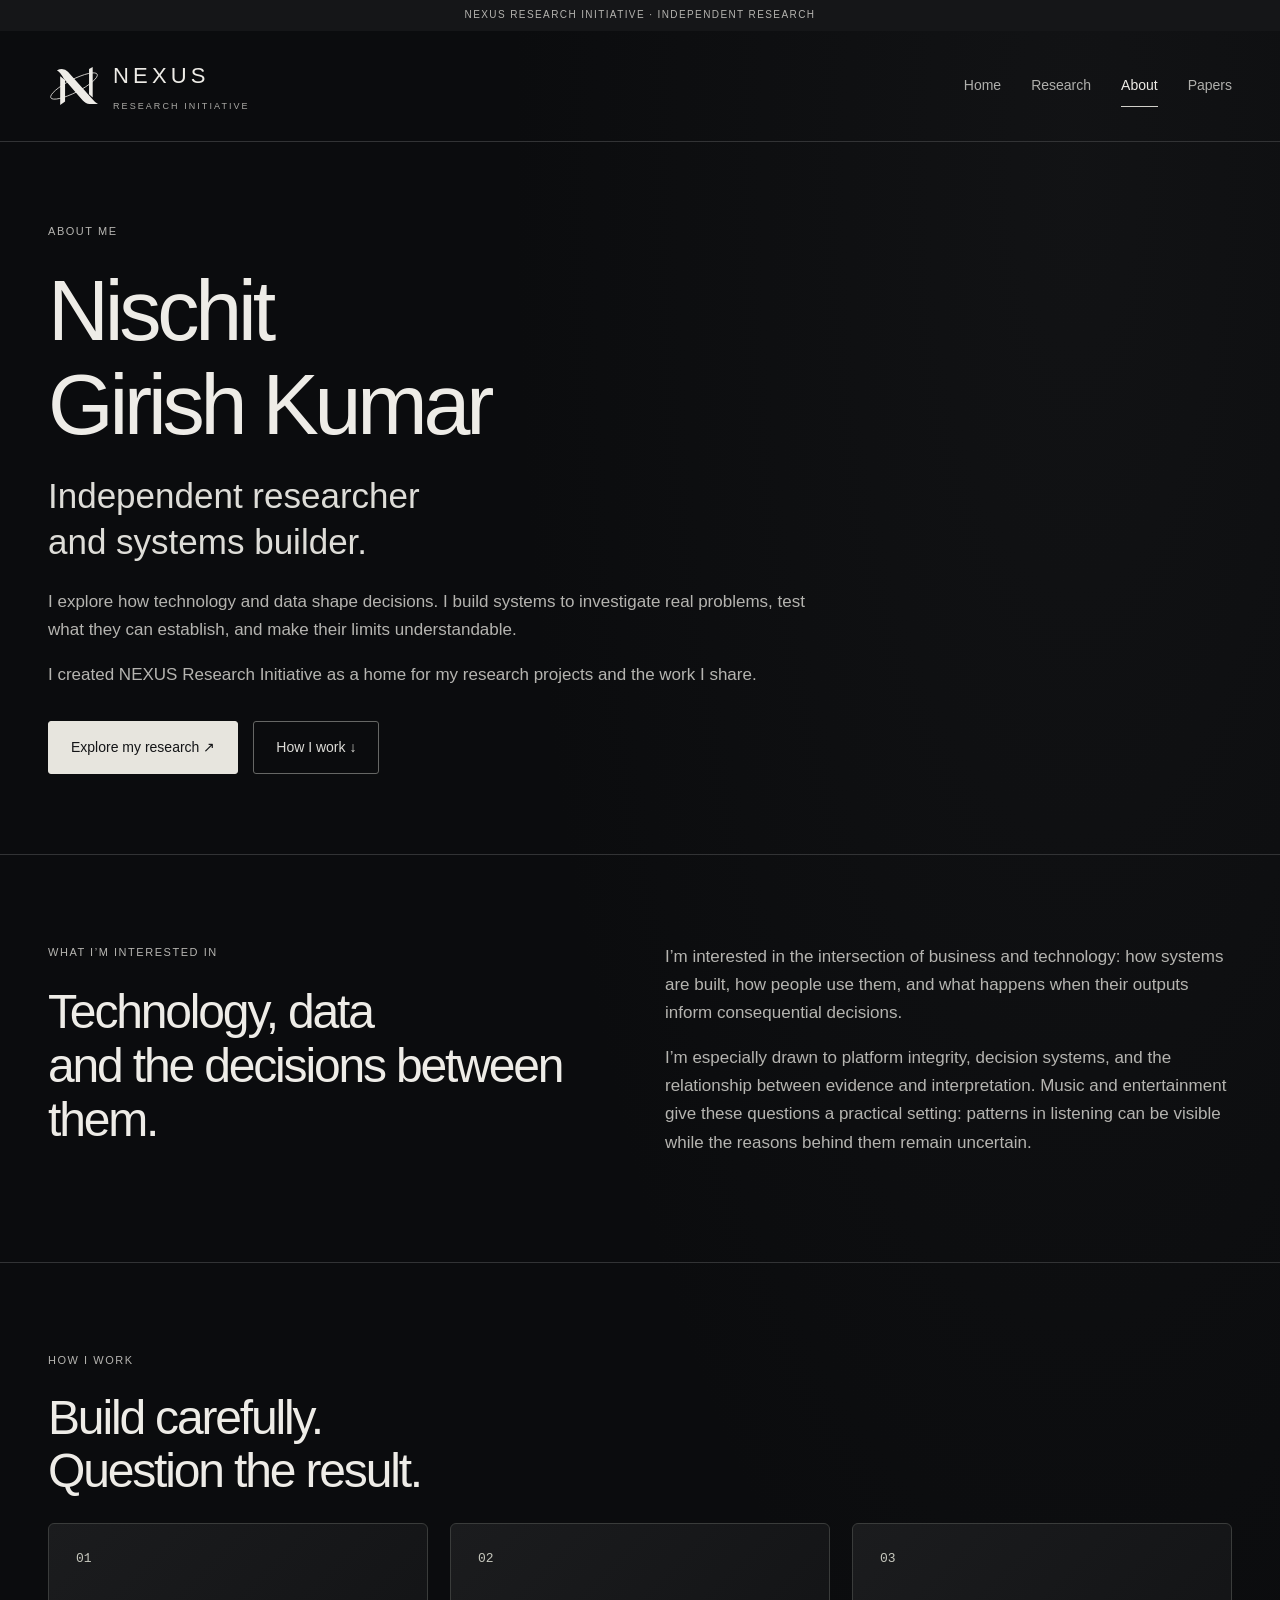
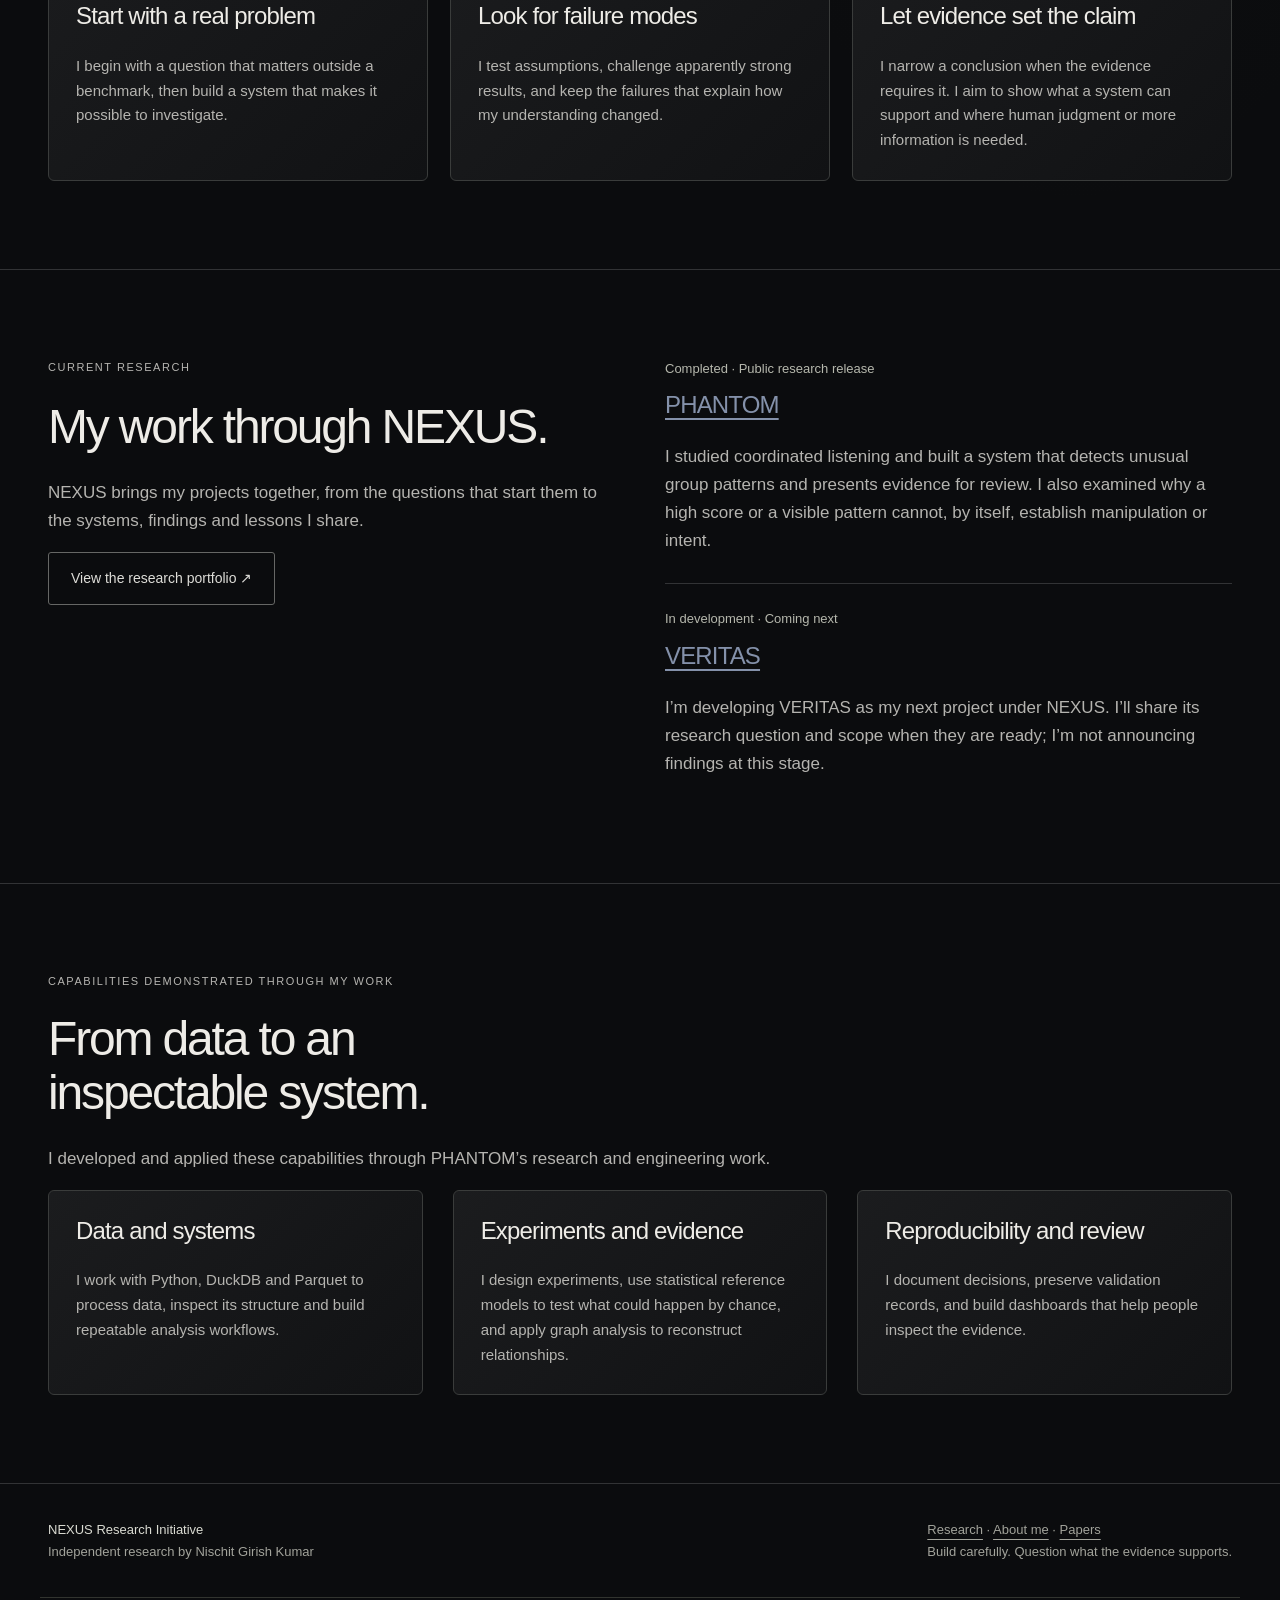
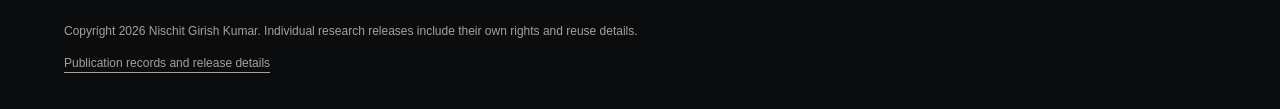
==== commit 4e9e5c61: "Publish approved PHANTOM research pages and final papers" ====
--- a/about/index.html
+++ b/about/index.html
@@ -1,4 +1,4 @@
-<!doctype html><html lang="en"><head><meta charset="utf-8"><meta name="viewport" content="width=device-width,initial-scale=1"><meta name="robots" content="index,follow"><meta name="description" content="Nischit Girish Kumar is an independent researcher and systems builder directing NEXUS Research Initiative, with interests in data, technology and decision systems."><meta name="author" content="Nischit Girish Kumar"><link rel="icon" href="/assets/nexus-favicon.svg"><meta name="theme-color" content="#0b0c0e"><meta property="og:type" content="website"><meta property="og:title" content="Nischit Girish Kumar | NEXUS Research Initiative"><meta property="og:description" content="Nischit Girish Kumar is an independent researcher and systems builder directing NEXUS Research Initiative, with interests in data, technology and decision systems."><meta property="og:image" content="https://nischit5106-stack.github.io/assets/nexus-social-card.png"><meta property="og:image:alt" content="NEXUS Research Initiative — independent research by Nischit Girish Kumar"><meta name="twitter:card" content="summary_large_image"><title>Nischit Girish Kumar | NEXUS Research Initiative</title><link rel="stylesheet" href="/assets/site.css"><script type="application/ld+json">{"@context": "https://schema.org", "@graph": [{"@type": "Person", "@id": "https://nischit5106-stack.github.io/about/#author", "name": "Nischit Girish Kumar", "url": "https://nischit5106-stack.github.io/about/", "affiliation": {"@id": "https://nischit5106-stack.github.io/#nexus"}}, {"@type": "Organization", "@id": "https://nischit5106-stack.github.io/#nexus", "name": "NEXUS Research Initiative", "alternateName": "NEXUS Research Initiative — Independent Research", "description": "Independent research identity directed by Nischit Girish Kumar; not a university or institutional affiliation.", "url": "https://nischit5106-stack.github.io/"}, {"@type": "WebSite", "@id": "https://nischit5106-stack.github.io/#website", "name": "NEXUS Research Initiative", "url": "https://nischit5106-stack.github.io/", "creator": {"@id": "https://nischit5106-stack.github.io/about/#author"}, "publisher": {"@id": "https://nischit5106-stack.github.io/#nexus"}, "inLanguage": "en"}, {"@type": "ProfilePage", "@id": "https://nischit5106-stack.github.io/about/#page", "url": "https://nischit5106-stack.github.io/about/", "name": "Nischit Girish Kumar | NEXUS Research Initiative", "description": "Nischit Girish Kumar is an independent researcher and systems builder directing NEXUS Research Initiative, with interests in data, technology and decision systems.", "author": {"@id": "https://nischit5106-stack.github.io/about/#author"}, "isPartOf": {"@id": "https://nischit5106-stack.github.io/#website"}, "inLanguage": "en", "mainEntity": {"@id": "https://nischit5106-stack.github.io/about/#author"}}]}</script><link rel="canonical" href="https://nischit5106-stack.github.io/about/"><meta property="og:url" content="https://nischit5106-stack.github.io/about/"><script>(()=>{try{if(localStorage.getItem('phantom-motion')==='paused')document.documentElement.classList.add('motion-paused');}catch{}})();</script></head><body class="nexus-page about-page">
+<!doctype html><html lang="en"><head><meta charset="utf-8"><meta name="viewport" content="width=device-width,initial-scale=1"><meta name="robots" content="index,follow"><meta name="description" content="Nischit Girish Kumar is an independent researcher and systems builder directing NEXUS Research Initiative, with interests in data, technology and decision systems."><meta name="author" content="Nischit Girish Kumar"><link rel="icon" href="/assets/nexus-favicon.svg"><meta name="theme-color" content="#0b0c0e"><meta property="og:type" content="website"><meta property="og:title" content="Nischit Girish Kumar | NEXUS Research Initiative"><meta property="og:description" content="Nischit Girish Kumar is an independent researcher and systems builder directing NEXUS Research Initiative, with interests in data, technology and decision systems."><meta property="og:image" content="https://nischit5106-stack.github.io/assets/nexus-social-card.png"><meta property="og:image:alt" content="NEXUS Research Initiative — independent research by Nischit Girish Kumar"><meta name="twitter:card" content="summary_large_image"><title>Nischit Girish Kumar | NEXUS Research Initiative</title><link rel="stylesheet" href="/assets/site.css?v=clarity-20261023"><script type="application/ld+json">{"@context": "https://schema.org", "@graph": [{"@type": "Person", "@id": "https://nischit5106-stack.github.io/about/#author", "name": "Nischit Girish Kumar", "url": "https://nischit5106-stack.github.io/about/", "affiliation": {"@id": "https://nischit5106-stack.github.io/#nexus"}}, {"@type": "Organization", "@id": "https://nischit5106-stack.github.io/#nexus", "name": "NEXUS Research Initiative", "alternateName": "NEXUS Research Initiative — Independent Research", "description": "A research project series created and directed by Nischit Girish Kumar.", "url": "https://nischit5106-stack.github.io/"}, {"@type": "WebSite", "@id": "https://nischit5106-stack.github.io/#website", "name": "NEXUS Research Initiative", "url": "https://nischit5106-stack.github.io/", "creator": {"@id": "https://nischit5106-stack.github.io/about/#author"}, "publisher": {"@id": "https://nischit5106-stack.github.io/#nexus"}, "inLanguage": "en"}, {"@type": "ProfilePage", "@id": "https://nischit5106-stack.github.io/about/#page", "url": "https://nischit5106-stack.github.io/about/", "name": "Nischit Girish Kumar | NEXUS Research Initiative", "description": "Nischit Girish Kumar is an independent researcher and systems builder directing NEXUS Research Initiative, with interests in data, technology and decision systems.", "author": {"@id": "https://nischit5106-stack.github.io/about/#author"}, "isPartOf": {"@id": "https://nischit5106-stack.github.io/#website"}, "inLanguage": "en", "mainEntity": {"@id": "https://nischit5106-stack.github.io/about/#author"}}]}</script><link rel="canonical" href="https://nischit5106-stack.github.io/about/"><meta property="og:url" content="https://nischit5106-stack.github.io/about/"><script>(()=>{try{if(localStorage.getItem('phantom-motion')==='paused')document.documentElement.classList.add('motion-paused');}catch{}})();</script></head><body class="nexus-page about-page">
 <a class="skip" href="#main">Skip to content</a>
 <div class="staging">NEXUS RESEARCH INITIATIVE · INDEPENDENT RESEARCH</div>
 <header>
@@ -11,7 +11,7 @@
     <h1>Nischit<br>Girish Kumar</h1>
     <p class="lede">Independent researcher<br>and systems builder.</p>
     <p>I explore how technology and data shape decisions. I build systems to investigate real problems, test what they can establish, and make their limits understandable.</p>
-    <p>I direct NEXUS Research Initiative, the independent research identity and project series through which I share my work.</p>
+    <p>I created NEXUS Research Initiative as a home for my research projects and the work I share.</p>
     <div class="actions"><a class="button primary" href="/research/">Explore my research ↗</a><a class="button" href="#how-i-work">How I work ↓</a></div>
   </section>
 
@@ -40,7 +40,7 @@
     <div>
       <div class="eyebrow">Current research</div>
       <h2 id="current-heading">My work through NEXUS.</h2>
-      <p>I use NEXUS as an independent research identity and project series. I do not present it as a registered institute, university lab or company.</p>
+      <p>NEXUS brings my projects together, from the questions that start them to the systems, findings and lessons I share.</p>
       <a class="button" href="/research/">View the research portfolio ↗</a>
     </div>
     <div class="author-index">
@@ -64,15 +64,11 @@
     <div class="three skills-list">
       <article class="card"><h3>Data and systems</h3><p>I work with Python, DuckDB and Parquet to process data, inspect its structure and build repeatable analysis workflows.</p></article>
       <article class="card"><h3>Experiments and evidence</h3><p>I design experiments, use statistical reference models to test what could happen by chance, and apply graph analysis to reconstruct relationships.</p></article>
-      <article class="card"><h3>Reproducibility and review</h3><p>I document decisions, preserve validation records, and build dashboards that help people inspect the evidence. My engineering workflow includes AI-assisted tools.</p></article>
+      <article class="card"><h3>Reproducibility and review</h3><p>I document decisions, preserve validation records, and build dashboards that help people inspect the evidence.</p></article>
     </div>
   </section>
 
-  <section class="section copy" aria-labelledby="disclosure-heading">
-    <div class="eyebrow">Formal authorship disclosure</div>
-    <h2 id="disclosure-heading">Responsibility for the work.</h2>
-    <p class="note">AI-assisted tools supported selected engineering tasks, with minor assistance in documentation and manuscript preparation. Nischit Girish Kumar directed the research, system architecture, experimental design, validation, and final technical decisions and assumes responsibility for the work.</p>
-  </section>
+
 </main>
-<footer><span>Nischit Girish Kumar · NEXUS Research Initiative<br>Independent research · PHANTOM v1 · October 2026</span><span><a href="/publications/phantom/">Research record</a> · <a href="/about/">Author</a><br>Controlled evidence. Causal attribution withheld.</span></footer>
-<div class="release-rights" style="padding:24px;max-width:1200px;margin:0 auto;font:14px/1.6 Arial,sans-serif"><p>Copyright 2026 Nischit Girish Kumar. All rights reserved for author-created PHANTOM materials unless a file states otherwise.</p><p><a href="https://github.com/nischit5106-stack/nexus-phantom-v1">PHANTOM on GitHub</a> · <a href="https://github.com/nischit5106-stack/nexus-phantom-v1/blob/main/LICENSE.txt">Rights and reuse</a> · <a href="https://github.com/nischit5106-stack/nexus-phantom-v1/blob/main/THIRD_PARTY_NOTICES.md">Third-party notices</a> · <a href="https://github.com/nischit5106-stack/nexus-phantom-v1/blob/main/PUBLIC_RELEASE_NOTICE.md">Phase 13 release scope</a></p></div></body></html>+<footer><span><strong>NEXUS Research Initiative</strong><br>Independent research by Nischit Girish Kumar</span><span><a href="/research/">Research</a> · <a href="/about/">About me</a> · <a href="/publications/">Papers</a><br>Build carefully. Question what the evidence supports.</span></footer>
+<div class="release-rights" style="padding:24px;max-width:1200px;margin:0 auto;font:14px/1.6 Arial,sans-serif"><p>Copyright 2026 Nischit Girish Kumar. Individual research releases include their own rights and reuse details.</p><p><a href="/publications/">Publication records and release details</a></p></div></body></html>
--- a/assets/site.css
+++ b/assets/site.css
@@ -74,12 +74,109 @@
 .veritas-preview::backdrop{background:#070708eb}.veritas-preview-shell{position:relative;min-height:100%;display:flex;flex-direction:column;isolation:isolate;background:radial-gradient(ellipse at 50% 42%,#6f675429,transparent 44%),radial-gradient(ellipse at 80% 5%,#a8aab116,transparent 45%),#101113;padding:28px 48px}
 .veritas-preview-top{display:flex;justify-content:space-between;align-items:center;gap:22px;border-bottom:1px solid #8a867d33;padding-bottom:22px;font-size:11px;letter-spacing:.12em;color:#c4c2b9;text-transform:uppercase}.veritas-preview-top>span{display:flex;align-items:center;gap:13px}.veritas-close{white-space:nowrap;flex-shrink:0;border:1px solid #77766f7a;background:#171819;color:#e7e4dc;padding:11px 16px;border-radius:2px;font:13px/1.4 Arial,Helvetica,sans-serif;cursor:pointer;min-height:44px}.veritas-close span{font-size:18px;margin-left:16px}.veritas-close:hover{background:#2b2c2b}.veritas-close:focus-visible{outline:2px solid #e6e1d6;outline-offset:4px}
 .veritas-reveal{flex:1;min-height:520px;display:flex;flex-direction:column;justify-content:center;align-items:center;text-align:center;position:relative;padding:65px 0;isolation:isolate}
-.veritas-pretitle{font-size:10px;letter-spacing:.45em;text-transform:uppercase;color:#b4aa95!important;margin:0 0 25px;animation:veritas-arrive 1.2s ease both}
-.veritas-reveal h2{font-size:clamp(32px,10vw,144px);line-height:1.25;font-weight:300;letter-spacing:.12em;margin:0 0 12px;padding-left:.12em;max-width:none;color:#ece9e1;background:linear-gradient(112deg,#a69b83 2%,#d7c8aa 22%,#f2f0e8 43%,#9c9fa9 62%,#faf9f1 80%,#bebfc3);-webkit-background-clip:text;background-clip:text;-webkit-text-fill-color:transparent;animation:veritas-title 2.6s cubic-bezier(.18,.7,.25,1) both}
-.veritas-rule{width:min(330px,65%);height:1px;background:linear-gradient(90deg,transparent,#c8b99a,#e2e3e2,transparent);margin:20px 0 28px;animation:veritas-line 2.6s ease both}
-.veritas-preview-copy{animation:veritas-copy 3s ease both}.veritas-development{color:#dbd3c2!important;font-size:13px;text-transform:uppercase;letter-spacing:.24em;margin-bottom:18px}.veritas-preview-copy #veritas-preview-description{color:#b4b5b2;font-size:15px;line-height:1.8;margin:0;max-width:620px}
-.veritas-halo{position:absolute;z-index:-1;width:330px;height:330px;top:50%;left:50%;transform:translate(-50%,-60%) rotate(45deg);border:1px solid #b8b09c28;box-shadow:0 0 95px #c5b99309,inset 0 0 85px #e8e5d907;animation:veritas-frame 2.8s ease both}.veritas-halo:before{content:'';position:absolute;inset:28px;border:1px solid #d1d3d51b}.veritas-halo:after{content:'';position:absolute;top:0;left:0;width:30%;height:1px;background:linear-gradient(90deg,#d8c8a9,transparent)}
+.veritas-pretitle{font-size:10px;letter-spacing:.45em;text-transform:uppercase;color:#b4aa95!important;margin:0 0 25px;animation:veritas-arrive 1.5s cubic-bezier(.22,.61,.36,1) .2s both}
+.veritas-reveal h2{font-size:clamp(32px,10vw,144px);line-height:1.25;font-weight:300;letter-spacing:.12em;margin:0 0 12px;padding-left:.12em;max-width:none;color:#ece9e1;background:linear-gradient(112deg,#a69b83 2%,#d7c8aa 22%,#f2f0e8 43%,#9c9fa9 62%,#faf9f1 80%,#bebfc3);-webkit-background-clip:text;background-clip:text;-webkit-text-fill-color:transparent;animation:veritas-title 3s cubic-bezier(.22,.61,.36,1) .12s both}
+.veritas-rule{width:min(330px,65%);height:1px;background:linear-gradient(90deg,transparent,#c8b99a,#e2e3e2,transparent);margin:20px 0 28px;animation:veritas-line 2.4s cubic-bezier(.22,.61,.36,1) .5s both}
+.veritas-preview-copy{animation:veritas-copy 1.5s cubic-bezier(.22,.61,.36,1) 1.15s both}.veritas-development{color:#dbd3c2!important;font-size:13px;text-transform:uppercase;letter-spacing:.24em;margin-bottom:18px}.veritas-preview-copy #veritas-preview-description{color:#b4b5b2;font-size:15px;line-height:1.8;margin:0;max-width:620px}
+.veritas-halo{position:absolute;z-index:-1;width:330px;height:330px;top:50%;left:50%;transform:translate(-50%,-60%) rotate(45deg);border:1px solid #b8b09c28;box-shadow:0 0 95px #c5b99309,inset 0 0 85px #e8e5d907;animation:veritas-frame 3.6s cubic-bezier(.22,.61,.36,1) both}.veritas-halo:before{content:'';position:absolute;inset:28px;border:1px solid #d1d3d51b}.veritas-halo:after{content:'';position:absolute;top:0;left:0;width:30%;height:1px;background:linear-gradient(90deg,#d8c8a9,transparent)}
 .veritas-preview-bottom{border-top:1px solid #8a867d33;padding-top:22px;display:flex;justify-content:space-between;gap:25px;font-size:10px;letter-spacing:.08em;color:#9f9f98}
-@keyframes veritas-arrive{from{opacity:0;transform:translateY(5px)}to{opacity:1;transform:none}}@keyframes veritas-title{0%{opacity:0;transform:translateY(12px);letter-spacing:.17em}28%{opacity:1}100%{opacity:1;transform:none;letter-spacing:.12em}}@keyframes veritas-line{0%,20%{opacity:0;transform:scaleX(.2)}70%,100%{opacity:1;transform:scaleX(1)}}@keyframes veritas-copy{0%,48%{opacity:0;transform:translateY(8px)}100%{opacity:1;transform:none}}@keyframes veritas-frame{from{opacity:0;transform:translate(-50%,-60%) rotate(39deg) scale(.94)}to{opacity:1;transform:translate(-50%,-60%) rotate(45deg) scale(1)}}
+@keyframes veritas-arrive{from{opacity:0;transform:translateY(5px)}to{opacity:1;transform:none}}@keyframes veritas-title{from{opacity:0;transform:translateY(10px)}to{opacity:1;transform:none}}@keyframes veritas-line{from{opacity:0;transform:scaleX(.45)}to{opacity:1;transform:scaleX(1)}}@keyframes veritas-copy{from{opacity:0;transform:translateY(6px)}to{opacity:1;transform:none}}@keyframes veritas-frame{from{opacity:0;transform:translate(-50%,-60%) rotate(45deg) scale(.97)}to{opacity:1;transform:translate(-50%,-60%) rotate(45deg) scale(1)}}
 @media(max-width:760px){.veritas-preview-shell{padding:20px 22px}.veritas-preview-top{font-size:8px;letter-spacing:.06em;gap:15px}.veritas-preview-top>span{max-width:200px;gap:8px}.veritas-preview-top img{width:25px}.veritas-close{padding:10px 12px;font-size:12px}.veritas-close span{margin-left:8px}.veritas-reveal{min-height:480px;padding:55px 0}.veritas-preview-copy #veritas-preview-description{font-size:14px}.veritas-preview-copy br{display:none}.veritas-reveal h2{font-size:clamp(32px,13vw,80px)}.veritas-preview-bottom{flex-direction:column;gap:8px;font-size:9px}.veritas-halo{width:210px;height:210px}.veritas-pretitle{font-size:9px}.veritas-development{font-size:11px}}
 .motion-paused .veritas-preview *{animation:none!important}@media(prefers-reduced-motion:reduce){.veritas-preview *{animation:none!important}}@media print{.veritas-preview{display:none!important}}
+
+/* Gentle entry and return; the title keeps stable spacing throughout. */
+.veritas-preview[open]{animation:veritas-surface-in .65s cubic-bezier(.22,.61,.36,1) both}.veritas-preview[open]::backdrop{animation:veritas-surface-in .65s ease both}
+.veritas-preview.is-leaving,.veritas-preview.is-leaving::backdrop{animation:veritas-surface-out .32s ease both}
+@keyframes veritas-surface-in{from{opacity:0}to{opacity:1}}@keyframes veritas-surface-out{from{opacity:1}to{opacity:0}}
+.motion-paused .veritas-preview,.motion-paused .veritas-preview::backdrop{animation:none!important}@media(prefers-reduced-motion:reduce){.veritas-preview,.veritas-preview::backdrop{animation:none!important}}
+
+/* ORBIT: approved white field, gold ellipse and charcoal type. Visual teaser only. */
+.orbit-card,.orbit-preview{--orbit-white:#fff;--orbit-gold:#d4a91f;--orbit-charcoal:#292a2d}
+.nexus-page .orbit-card{background:var(--orbit-white);border-color:var(--orbit-white);color:var(--orbit-charcoal)}
+.orbit-art{background:var(--orbit-white);border-color:#292a2d1a;isolation:isolate}
+.orbit-ellipse{position:absolute;width:300px;aspect-ratio:2.43;border-radius:50%;border:1px solid #d4a91f40;border-top-color:var(--orbit-gold);border-left-color:#e3c768;border-right-color:var(--orbit-white);transform:rotate(-24deg);box-shadow:0 -2px 16px -9px var(--orbit-gold),0 9px 20px -13px #090a0b29}
+.orbit-ellipse:after{content:'';position:absolute;right:4.5%;top:22%;width:7px;height:7px;border-radius:50%;background:var(--orbit-gold);box-shadow:0 0 0 4px var(--orbit-white),0 0 18px 5px #d4a91f40}
+.orbit-art .orbit-ellipse{margin-top:-20px}
+.orbit-art .art-caption{color:var(--orbit-charcoal)}
+.nexus-page .orbit-card h3,.nexus-page .orbit-card p,.orbit-card .project-topline,.orbit-card .project-status{color:var(--orbit-charcoal)}
+.orbit-card h3{letter-spacing:.16em;font-weight:400}
+.nexus-page .orbit-card .teaser-note{color:#545457}
+.orbit-card .coming-note{color:var(--orbit-charcoal);border-color:#292a2d55;min-height:44px}
+.orbit-card .coming-note:hover{color:#090a0b;border-color:var(--orbit-gold)}
+.orbit-card .coming-note:focus-visible{outline-color:var(--orbit-charcoal)}
+.orbit-card .project-copy{display:flex;flex-direction:column}
+.orbit-card .coming-note{margin-top:auto}
+@media(min-width:1180px){.nexus-page .project-grid{grid-template-columns:repeat(3,minmax(0,1fr))}.project-grid .project-topline{flex-direction:column;gap:5px}.project-grid .project-status{text-align:left}.project-grid .project-copy{padding:28px}.project-grid .project-copy h3{font-size:29px}}
+@media(min-width:761px) and (max-width:1179px){.orbit-card{grid-column:1/-1;display:grid;grid-template-columns:1fr 1fr}.orbit-card .orbit-art{height:100%;min-height:290px;border-bottom:0;border-right:1px solid #292a2d1a}}
+.orbit-preview{width:100%;height:100dvh;max-width:none;max-height:none;margin:0;padding:0;border:0;background:var(--orbit-white);color:var(--orbit-charcoal);overflow-y:auto;overscroll-behavior:contain}
+.orbit-preview::backdrop{background:#090a0beb}
+.orbit-preview-shell{min-height:100%;display:flex;flex-direction:column;background:var(--orbit-white);isolation:isolate}
+.orbit-preview-top{display:flex;justify-content:space-between;align-items:center;gap:24px;padding:23px 48px;background:var(--orbit-white);color:var(--orbit-charcoal)}
+.orbit-parent{font-size:20px;line-height:1.1;letter-spacing:.22em;font-weight:400}
+.orbit-parent small{display:block;font-size:9px;letter-spacing:.16em;line-height:1.5;margin-top:7px}
+.orbit-back{appearance:none;background:transparent;border:1px solid #292a2d40;border-radius:2px;color:var(--orbit-charcoal);font:14px/1.4 Arial,Helvetica,sans-serif;min-height:44px;padding:10px 18px;cursor:pointer;white-space:nowrap}
+.orbit-back:hover{background:#d4a91f0d;border-color:#a78e46}.orbit-back:focus-visible{outline:2px solid var(--orbit-charcoal);outline-offset:4px}
+.orbit-reveal{position:relative;flex:1;display:grid;place-items:center;min-height:540px;padding:100px 24px;overflow:hidden;isolation:isolate}
+.orbit-scene{position:absolute;inset:0;display:grid;place-items:center;pointer-events:none}
+.orbit-scene .orbit-ellipse{width:min(780px,calc(100vw - 90px));margin-top:-20px}
+.orbit-scene .orbit-ellipse:after{width:9px;height:9px}
+.orbit-title-block{position:relative;text-align:center;max-width:100%}
+.orbit-preview .orbit-pretitle{font-size:12px;letter-spacing:.25em;text-transform:uppercase;color:var(--orbit-charcoal);margin:0 0 28px;max-width:none}
+.orbit-preview h2{font-size:clamp(72px,12vw,144px);line-height:1.1;letter-spacing:.16em;text-indent:.16em;font-weight:400;color:var(--orbit-charcoal);margin:0;max-width:none}
+.orbit-rule{height:1px;width:60px;margin:32px auto;background:linear-gradient(90deg,transparent,#292a2d59,transparent)}
+.orbit-preview .orbit-development{font-size:13px;letter-spacing:.26em;text-transform:uppercase;color:var(--orbit-charcoal);margin:0 0 22px;max-width:none}
+.orbit-preview #orbit-preview-description{font-size:18px;line-height:1.5;color:var(--orbit-charcoal);margin:0;max-width:none}
+.orbit-preview-bottom{display:flex;justify-content:space-between;gap:24px;padding:24px 48px;font-size:10px;letter-spacing:.06em;color:#545457}
+.orbit-preview[open]{animation:orbit-surface-in .65s ease both}.orbit-preview[open]::backdrop{animation:orbit-surface-in .65s ease both}
+.orbit-preview[open] .orbit-scene{animation:orbit-scene-in 2.2s cubic-bezier(.16,.8,.25,1) both}
+.orbit-preview[open] .orbit-title-block{animation:orbit-title-in 1.7s .15s cubic-bezier(.16,.8,.25,1) both}
+.orbit-preview.is-leaving,.orbit-preview.is-leaving::backdrop{animation:orbit-surface-out .32s ease both}
+@keyframes orbit-surface-in{from{opacity:0}to{opacity:1}}
+@keyframes orbit-surface-out{from{opacity:1}to{opacity:0}}
+@keyframes orbit-scene-in{from{opacity:0;transform:scale(.96) rotate(-2deg)}to{opacity:1;transform:scale(1) rotate(0)}}
+@keyframes orbit-title-in{from{opacity:0;transform:translateY(10px)}to{opacity:1;transform:translateY(0)}}
+@media(max-width:760px){.orbit-preview-top{padding:20px 24px;gap:16px}.orbit-parent{font-size:17px}.orbit-parent small{font-size:8px}.orbit-back{font-size:13px;padding:10px 14px}.orbit-reveal{min-height:480px;padding:95px 18px}.orbit-preview .orbit-pretitle{font-size:10px;letter-spacing:.18em;margin-bottom:25px}.orbit-preview h2{font-size:clamp(60px,17vw,100px);letter-spacing:.12em;text-indent:.12em}.orbit-scene .orbit-ellipse{width:calc(100vw - 24px);min-width:290px}.orbit-scene .orbit-ellipse:after{width:7px;height:7px}.orbit-rule{margin:26px auto}.orbit-preview .orbit-development{font-size:11px;letter-spacing:.2em;margin-bottom:18px}.orbit-preview #orbit-preview-description{font-size:16px}.orbit-preview-bottom{padding:20px 24px;flex-direction:column;gap:9px;font-size:9px}}
+.motion-paused .orbit-preview,.motion-paused .orbit-preview *,.motion-paused .orbit-preview::backdrop{animation:none!important}
+@media(prefers-reduced-motion:reduce){.orbit-preview,.orbit-preview *,.orbit-preview::backdrop{animation:none!important}}
+@media print{.orbit-preview{display:none!important}}
+
+/* The demo's 3.2-second identity entrance, scoped to each project's own palette. */
+.project-launch{position:fixed;inset:0;z-index:100;display:grid;place-items:center;overflow:hidden;isolation:isolate;background:radial-gradient(ellipse at center,#172344,#070b17 60%);color:#e4e8f5}
+.project-launch[hidden]{display:none!important}
+.project-launch.is-playing{animation:project-launch-exit 3.2s cubic-bezier(.22,.61,.36,1) both}
+.project-launch-visual{position:relative;display:flex;flex-direction:column;align-items:center;text-align:center;max-width:100%;padding:30px 20px;isolation:isolate}
+.project-launch.is-playing .project-launch-visual{animation:project-launch-arrive 1.35s cubic-bezier(.22,.61,.36,1) both}
+.project-launch-brand{font:400 clamp(34px,6vw,56px)/1.1 Arial,Helvetica,sans-serif;letter-spacing:.22em;text-indent:.22em;position:relative}
+.project-launch-brand small{display:block;font-size:10px;line-height:1.6;letter-spacing:.28em;text-indent:.28em;text-transform:uppercase;margin-top:12px}
+.project-launch-name{font:400 clamp(25px,4vw,42px)/1.2 Arial,Helvetica,sans-serif;letter-spacing:.28em;text-indent:.28em;margin:38px 0 17px;position:relative}
+.project-launch p{font:400 10px/1.9 Arial,Helvetica,sans-serif;letter-spacing:.15em;text-transform:uppercase;color:#b8c5df!important;max-width:280px;margin:0}
+.project-launch-orbit{position:absolute;z-index:-1;width:min(650px,95vw);height:230px;left:50%;top:50%;border-top:1px solid #7892e888;border-radius:50%;transform:translate(-50%,-50%) rotate(-17deg)}
+.project-launch-veritas{background:radial-gradient(ellipse at center,#292823,#101113 65%);color:#ece9e1}
+.project-launch-veritas .project-launch-name{background:linear-gradient(112deg,#c8b99b,#f2f0e8 45%,#b4b6bd 65%,#fff);background-clip:text;-webkit-background-clip:text;-webkit-text-fill-color:transparent}
+.project-launch-veritas p{color:#c7bead!important}
+.project-launch-frame{position:absolute;z-index:-1;width:310px;height:310px;left:50%;top:50%;transform:translate(-50%,-50%) rotate(45deg);border:1px solid #c8b99b40;box-shadow:0 0 65px #c8b99b0c}
+.project-launch-frame:after{content:'';position:absolute;inset:24px;border:1px solid #e7e6e126}
+.project-launch-orbit-theme{background:#fff;color:#292a2d}
+.project-launch-orbit-theme .orbit-ellipse{width:min(650px,95vw);left:50%;top:50%;transform:translate(-50%,-50%) rotate(-24deg);z-index:-1}
+.project-launch-orbit-theme p{color:#292a2d!important}
+.veritas-preview .project-launch,.orbit-preview .project-launch{position:absolute;z-index:2;min-height:100%}
+.veritas-close,.orbit-back{position:relative;z-index:4}
+.orbit-back{background:var(--orbit-white)}
+.project-has-intro .veritas-reveal,.project-has-intro .veritas-reveal *,.project-has-intro .orbit-scene,.project-has-intro .orbit-title-block{animation:none!important}
+.veritas-preview.project-has-intro[open]:not(.is-leaving),.orbit-preview.project-has-intro[open]:not(.is-leaving),.veritas-preview.project-has-intro[open]:not(.is-leaving)::backdrop,.orbit-preview.project-has-intro[open]:not(.is-leaving)::backdrop{animation:none}
+html:has(.veritas-preview[open],.orbit-preview[open]){overflow:hidden}
+@keyframes project-launch-exit{0%,68%{opacity:1;visibility:visible}100%{opacity:0;visibility:hidden}}
+@keyframes project-launch-arrive{from{opacity:0;transform:scale(.94) translateY(6px)}to{opacity:1;transform:scale(1) translateY(0)}}
+@media(max-width:760px){.project-launch-brand{font-size:38px}.project-launch-brand small{font-size:9px;letter-spacing:.2em;text-indent:.2em}.project-launch-name{font-size:28px;letter-spacing:.2em;text-indent:.2em;margin-top:32px}.project-launch p{font-size:9px;max-width:230px}.project-launch-orbit{height:170px}.project-launch-frame{width:230px;height:230px}}
+.motion-paused .project-launch{display:none!important}
+@media(prefers-reduced-motion:reduce){.project-launch{display:none!important}.project-launch *{animation:none!important}}
+@media print{.project-launch{display:none!important}}
+
+/* Center the visible lockup, accounting for its original SVG right-side padding. */
+@media(max-width:760px){.nexus-page .site-launch-visual>img{transform:translateX(11.2%)}}
+
+/* The portfolio belongs to NEXUS; each project retains its own visual identity. */
+.portfolio-hero h1 span{display:block;font-size:.4em;line-height:1.3;font-weight:400;letter-spacing:.01em;margin-top:20px}
+
+/* Shared publication footer spacing. */
+.release-rights{padding:24px;max-width:1200px;margin:0 auto}
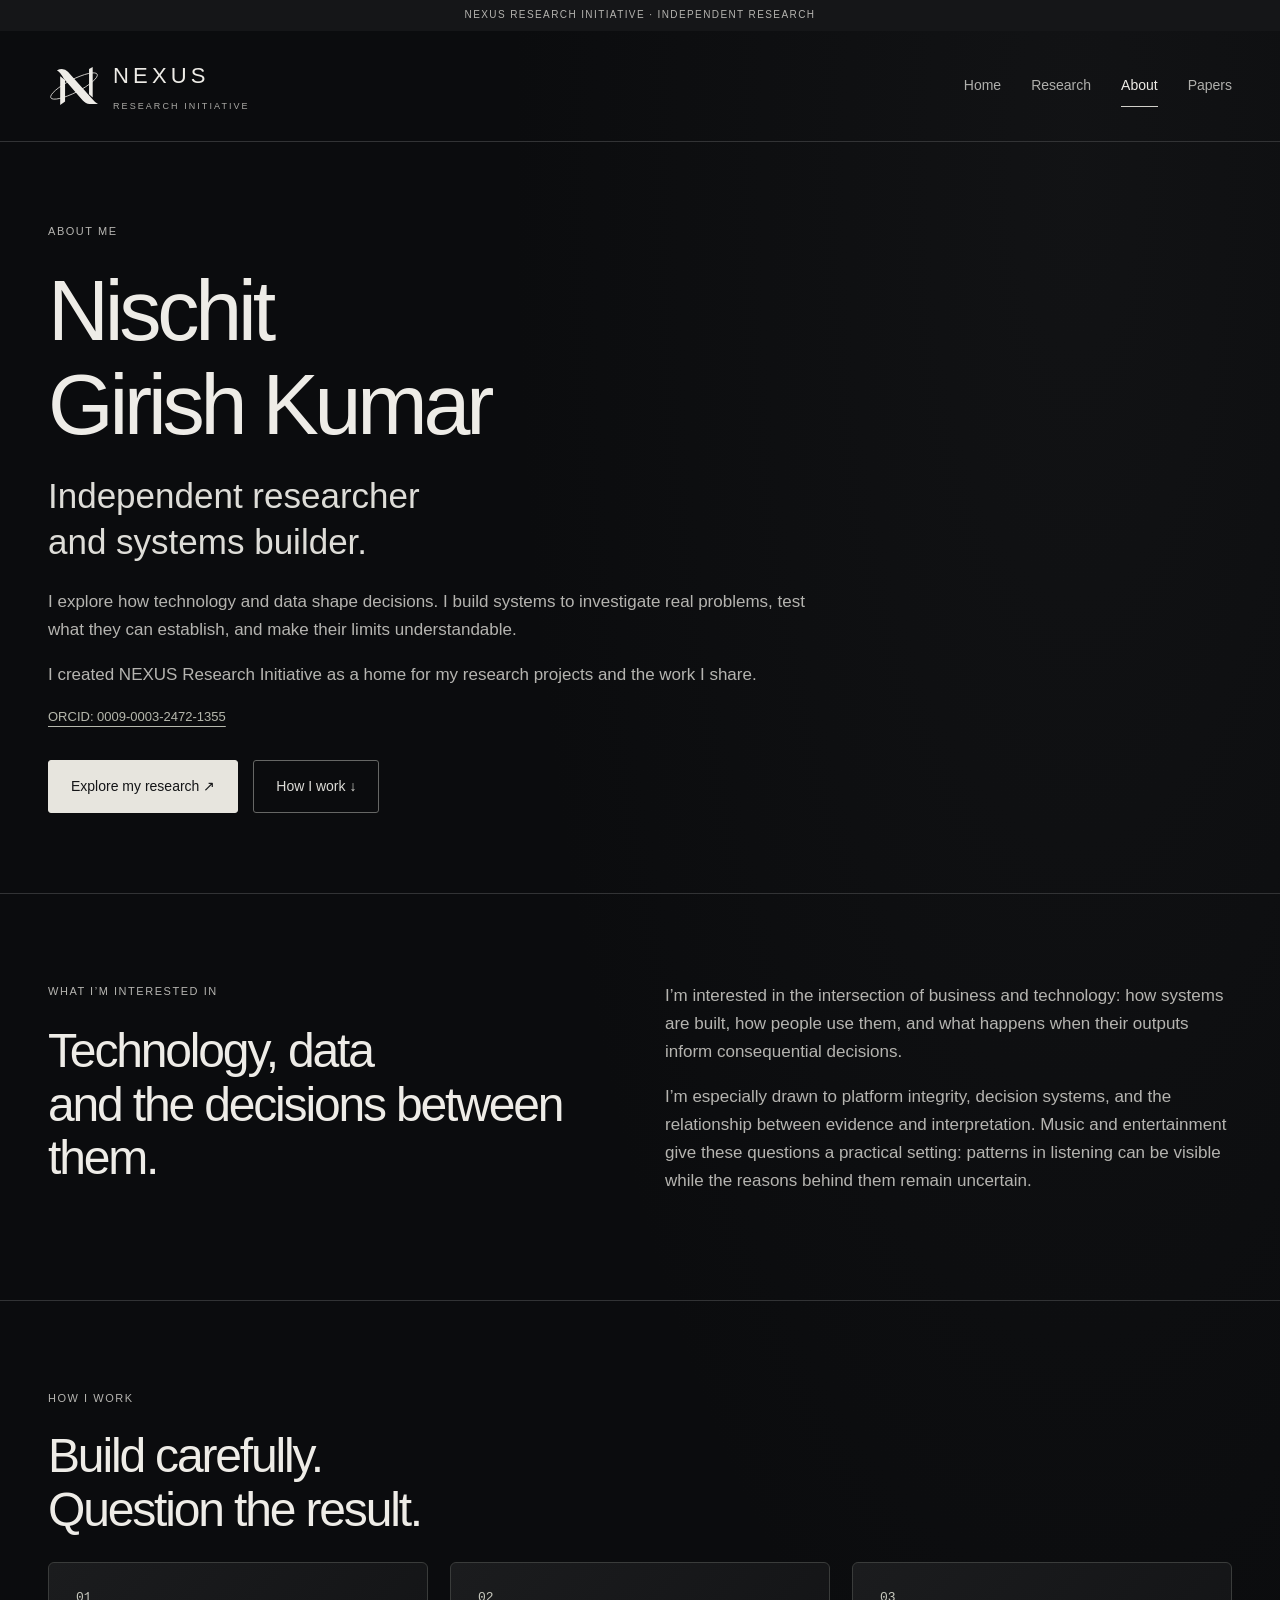
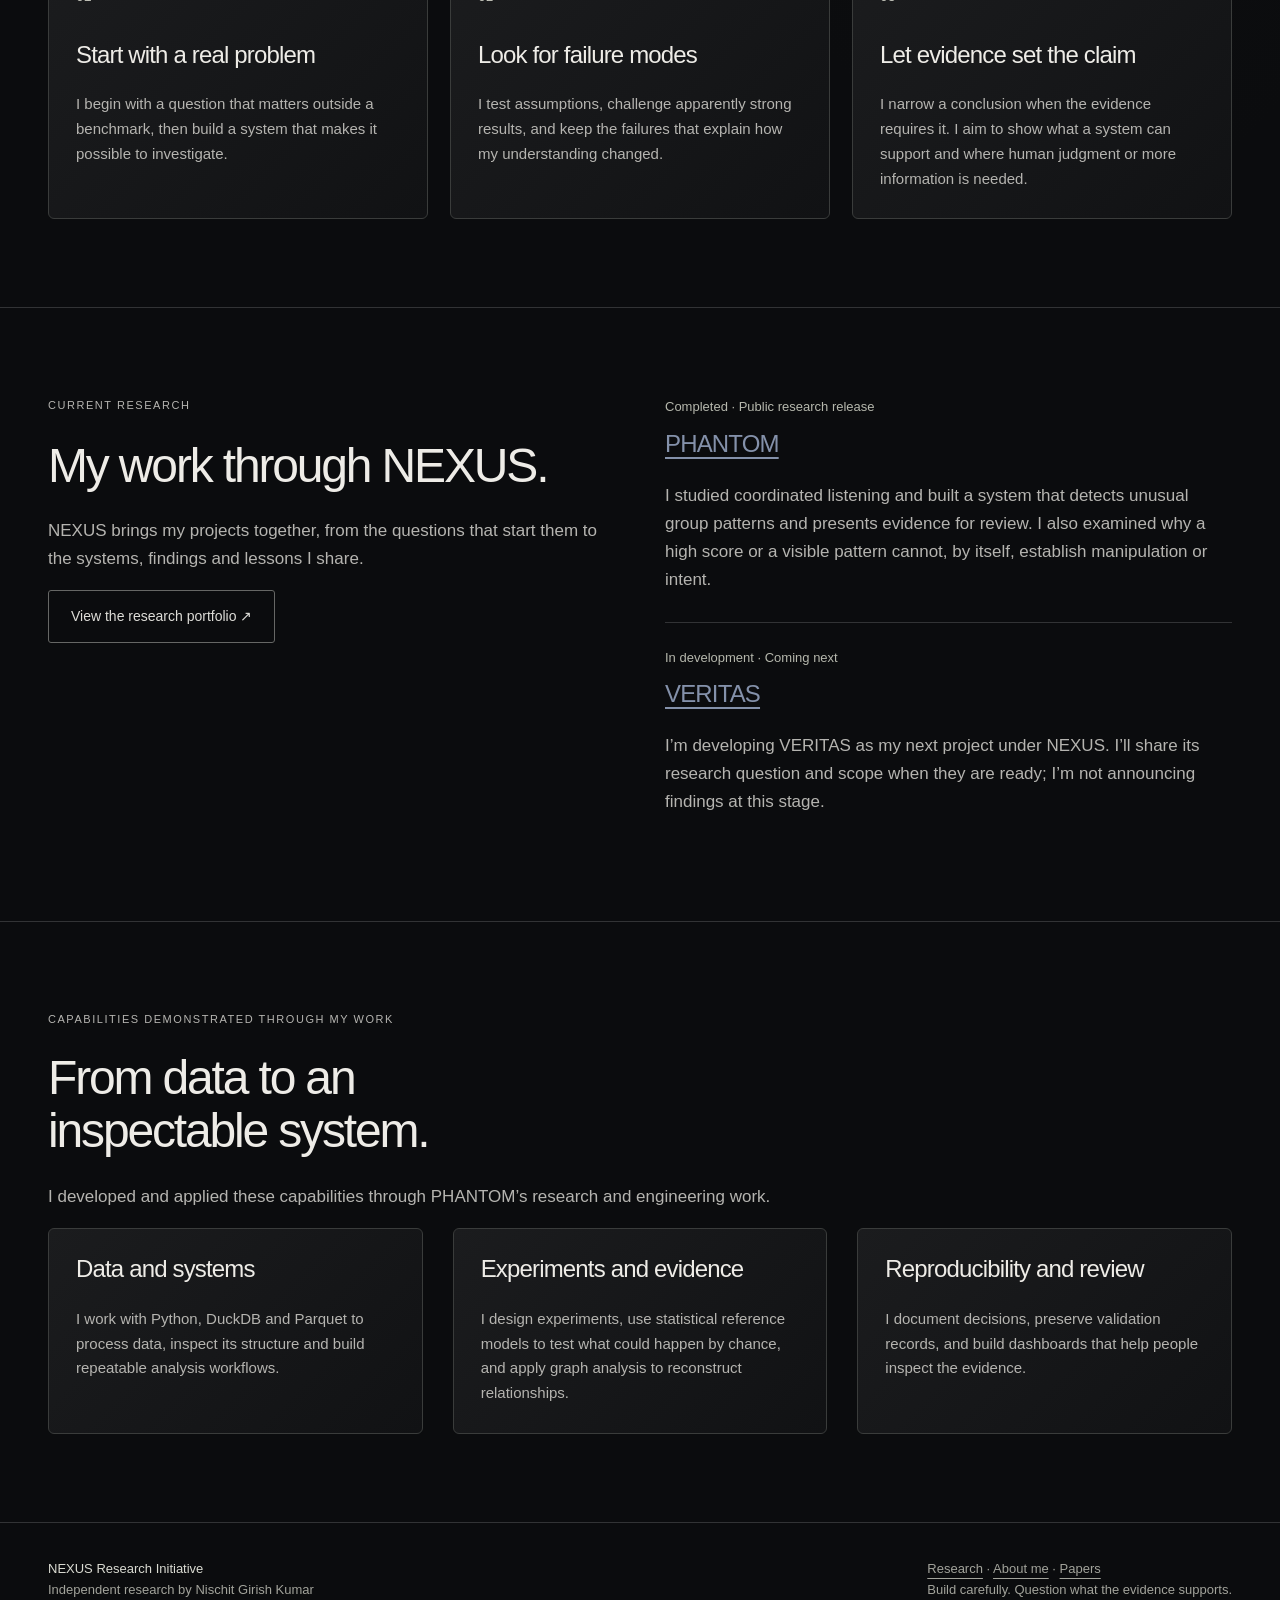
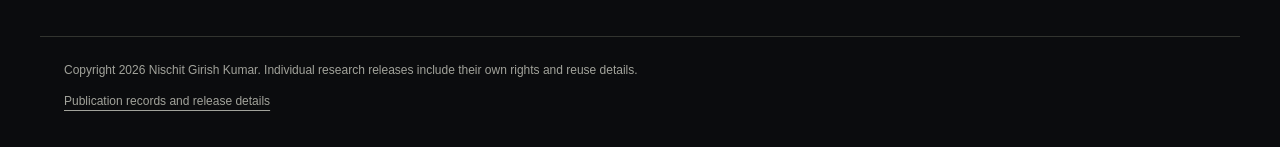
==== commit cb537e82: "Link verified ORCID profile from NEXUS About" ====
--- a/about/index.html
+++ b/about/index.html
@@ -1,4 +1,4 @@
-<!doctype html><html lang="en"><head><meta charset="utf-8"><meta name="viewport" content="width=device-width,initial-scale=1"><meta name="robots" content="index,follow"><meta name="description" content="Nischit Girish Kumar is an independent researcher and systems builder directing NEXUS Research Initiative, with interests in data, technology and decision systems."><meta name="author" content="Nischit Girish Kumar"><link rel="icon" href="/assets/nexus-favicon.svg"><meta name="theme-color" content="#0b0c0e"><meta property="og:type" content="website"><meta property="og:title" content="Nischit Girish Kumar | NEXUS Research Initiative"><meta property="og:description" content="Nischit Girish Kumar is an independent researcher and systems builder directing NEXUS Research Initiative, with interests in data, technology and decision systems."><meta property="og:image" content="https://nischit5106-stack.github.io/assets/nexus-social-card.png"><meta property="og:image:alt" content="NEXUS Research Initiative — independent research by Nischit Girish Kumar"><meta name="twitter:card" content="summary_large_image"><title>Nischit Girish Kumar | NEXUS Research Initiative</title><link rel="stylesheet" href="/assets/site.css?v=clarity-20261023"><script type="application/ld+json">{"@context": "https://schema.org", "@graph": [{"@type": "Person", "@id": "https://nischit5106-stack.github.io/about/#author", "name": "Nischit Girish Kumar", "url": "https://nischit5106-stack.github.io/about/", "affiliation": {"@id": "https://nischit5106-stack.github.io/#nexus"}}, {"@type": "Organization", "@id": "https://nischit5106-stack.github.io/#nexus", "name": "NEXUS Research Initiative", "alternateName": "NEXUS Research Initiative — Independent Research", "description": "A research project series created and directed by Nischit Girish Kumar.", "url": "https://nischit5106-stack.github.io/"}, {"@type": "WebSite", "@id": "https://nischit5106-stack.github.io/#website", "name": "NEXUS Research Initiative", "url": "https://nischit5106-stack.github.io/", "creator": {"@id": "https://nischit5106-stack.github.io/about/#author"}, "publisher": {"@id": "https://nischit5106-stack.github.io/#nexus"}, "inLanguage": "en"}, {"@type": "ProfilePage", "@id": "https://nischit5106-stack.github.io/about/#page", "url": "https://nischit5106-stack.github.io/about/", "name": "Nischit Girish Kumar | NEXUS Research Initiative", "description": "Nischit Girish Kumar is an independent researcher and systems builder directing NEXUS Research Initiative, with interests in data, technology and decision systems.", "author": {"@id": "https://nischit5106-stack.github.io/about/#author"}, "isPartOf": {"@id": "https://nischit5106-stack.github.io/#website"}, "inLanguage": "en", "mainEntity": {"@id": "https://nischit5106-stack.github.io/about/#author"}}]}</script><link rel="canonical" href="https://nischit5106-stack.github.io/about/"><meta property="og:url" content="https://nischit5106-stack.github.io/about/"><script>(()=>{try{if(localStorage.getItem('phantom-motion')==='paused')document.documentElement.classList.add('motion-paused');}catch{}})();</script></head><body class="nexus-page about-page">
+<!doctype html><html lang="en"><head><meta charset="utf-8"><meta name="viewport" content="width=device-width,initial-scale=1"><meta name="robots" content="index,follow"><meta name="description" content="Nischit Girish Kumar is an independent researcher and systems builder directing NEXUS Research Initiative, with interests in data, technology and decision systems."><meta name="author" content="Nischit Girish Kumar"><link rel="icon" href="/assets/nexus-favicon.svg"><meta name="theme-color" content="#0b0c0e"><meta property="og:type" content="website"><meta property="og:title" content="Nischit Girish Kumar | NEXUS Research Initiative"><meta property="og:description" content="Nischit Girish Kumar is an independent researcher and systems builder directing NEXUS Research Initiative, with interests in data, technology and decision systems."><meta property="og:image" content="https://nischit5106-stack.github.io/assets/nexus-social-card.png"><meta property="og:image:alt" content="NEXUS Research Initiative — independent research by Nischit Girish Kumar"><meta name="twitter:card" content="summary_large_image"><title>Nischit Girish Kumar | NEXUS Research Initiative</title><link rel="stylesheet" href="/assets/site.css?v=clarity-20261023"><script type="application/ld+json">{"@context": "https://schema.org", "@graph": [{"@type": "Person", "@id": "https://nischit5106-stack.github.io/about/#author", "name": "Nischit Girish Kumar", "url": "https://nischit5106-stack.github.io/about/", "sameAs": ["https://orcid.org/0009-0003-2472-1355"], "affiliation": {"@id": "https://nischit5106-stack.github.io/#nexus"}}, {"@type": "Organization", "@id": "https://nischit5106-stack.github.io/#nexus", "name": "NEXUS Research Initiative", "alternateName": "NEXUS Research Initiative — Independent Research", "description": "A research project series created and directed by Nischit Girish Kumar.", "url": "https://nischit5106-stack.github.io/"}, {"@type": "WebSite", "@id": "https://nischit5106-stack.github.io/#website", "name": "NEXUS Research Initiative", "url": "https://nischit5106-stack.github.io/", "creator": {"@id": "https://nischit5106-stack.github.io/about/#author"}, "publisher": {"@id": "https://nischit5106-stack.github.io/#nexus"}, "inLanguage": "en"}, {"@type": "ProfilePage", "@id": "https://nischit5106-stack.github.io/about/#page", "url": "https://nischit5106-stack.github.io/about/", "name": "Nischit Girish Kumar | NEXUS Research Initiative", "description": "Nischit Girish Kumar is an independent researcher and systems builder directing NEXUS Research Initiative, with interests in data, technology and decision systems.", "author": {"@id": "https://nischit5106-stack.github.io/about/#author"}, "isPartOf": {"@id": "https://nischit5106-stack.github.io/#website"}, "inLanguage": "en", "mainEntity": {"@id": "https://nischit5106-stack.github.io/about/#author"}}]}</script><link rel="canonical" href="https://nischit5106-stack.github.io/about/"><meta property="og:url" content="https://nischit5106-stack.github.io/about/"><script>(()=>{try{if(localStorage.getItem('phantom-motion')==='paused')document.documentElement.classList.add('motion-paused');}catch{}})();</script></head><body class="nexus-page about-page">
 <a class="skip" href="#main">Skip to content</a>
 <div class="staging">NEXUS RESEARCH INITIATIVE · INDEPENDENT RESEARCH</div>
 <header>
@@ -12,6 +12,7 @@
     <p class="lede">Independent researcher<br>and systems builder.</p>
     <p>I explore how technology and data shape decisions. I build systems to investigate real problems, test what they can establish, and make their limits understandable.</p>
     <p>I created NEXUS Research Initiative as a home for my research projects and the work I share.</p>
+    <p class="status"><a href="https://orcid.org/0009-0003-2472-1355" rel="me">ORCID: 0009-0003-2472-1355</a></p>
     <div class="actions"><a class="button primary" href="/research/">Explore my research ↗</a><a class="button" href="#how-i-work">How I work ↓</a></div>
   </section>
 
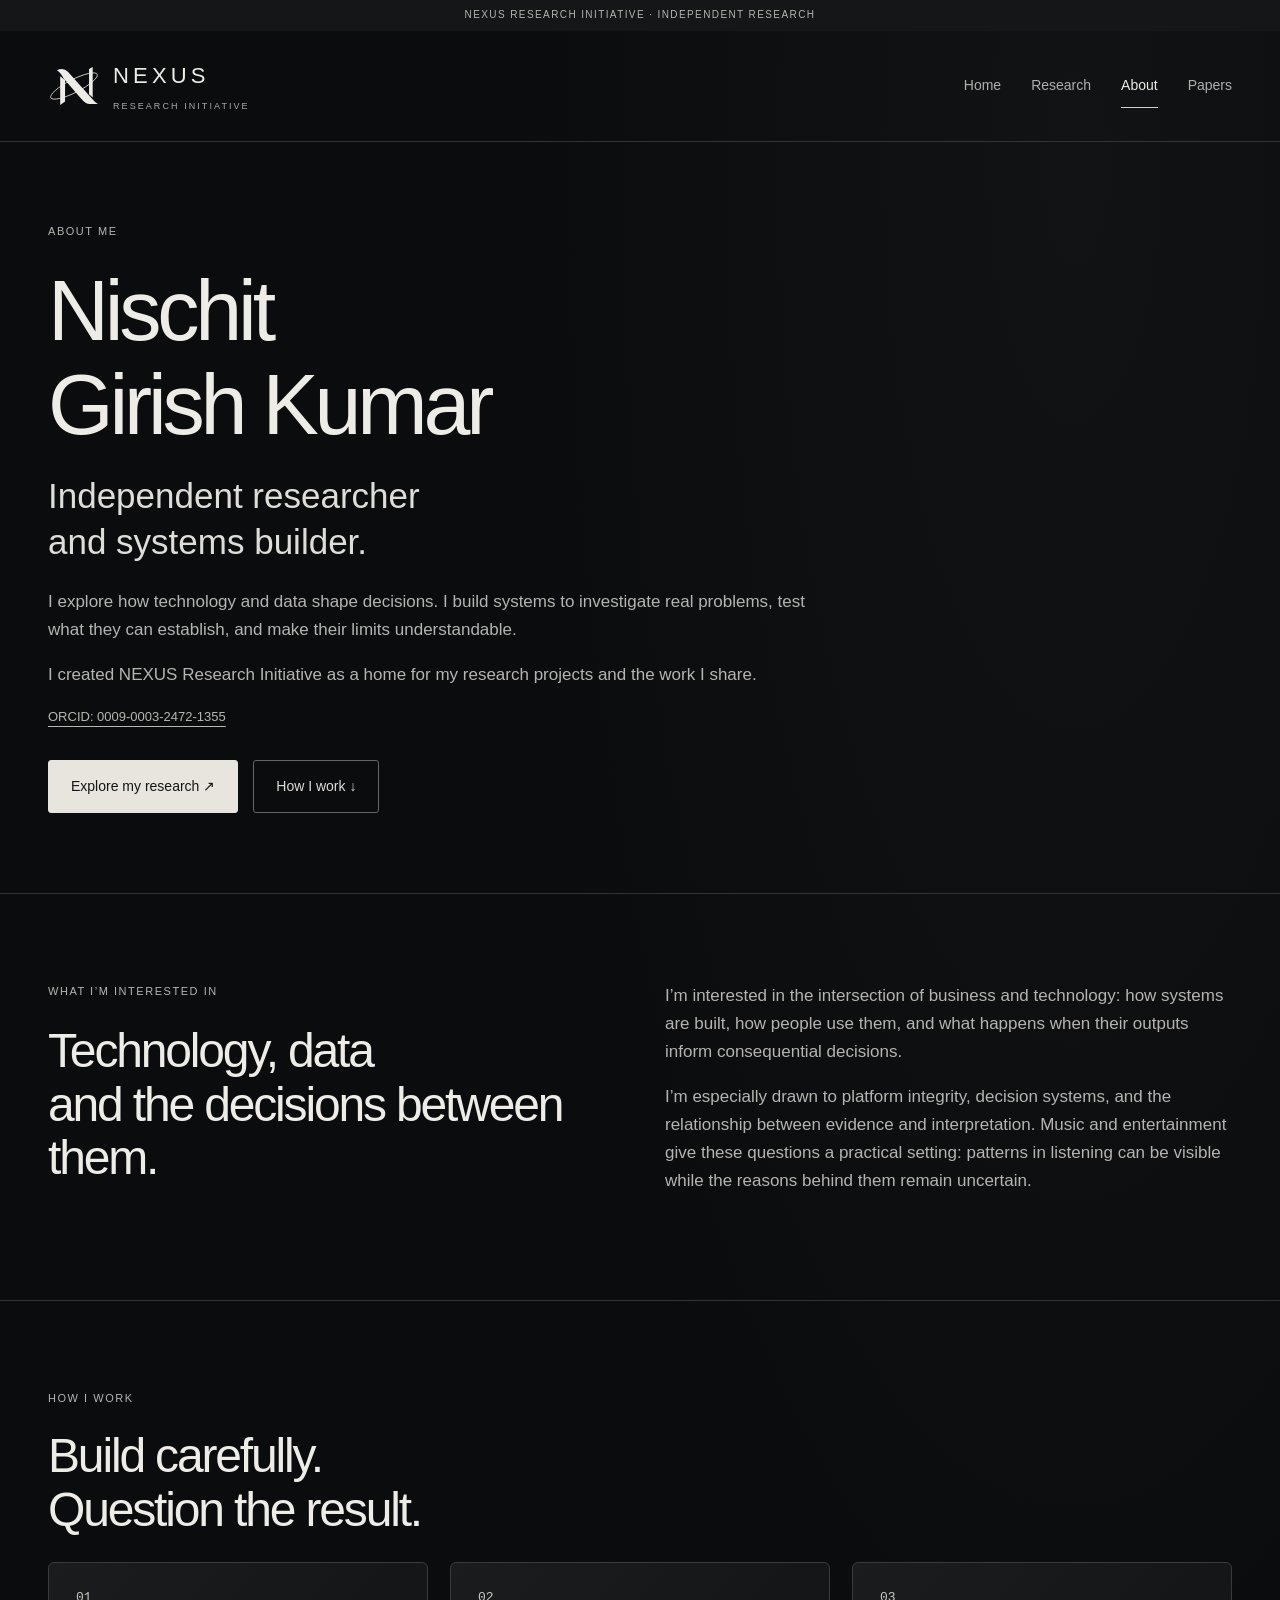
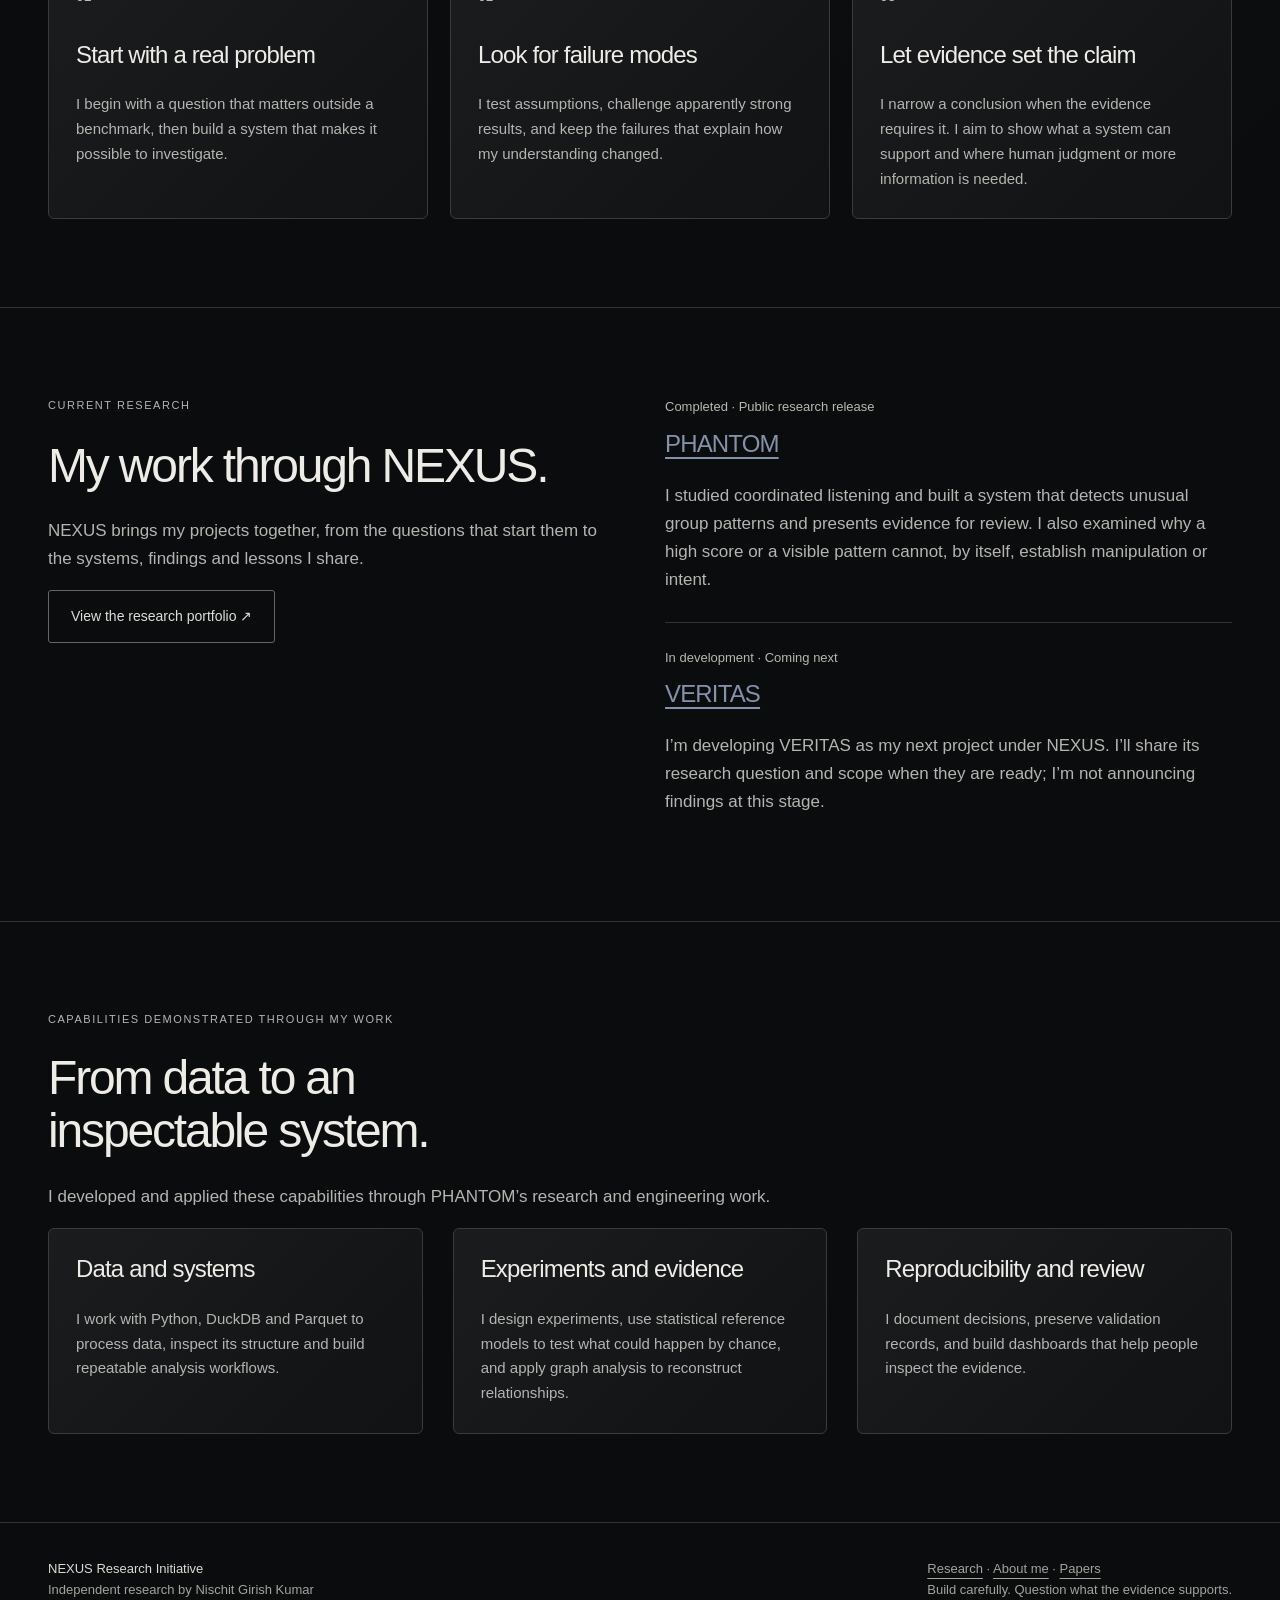
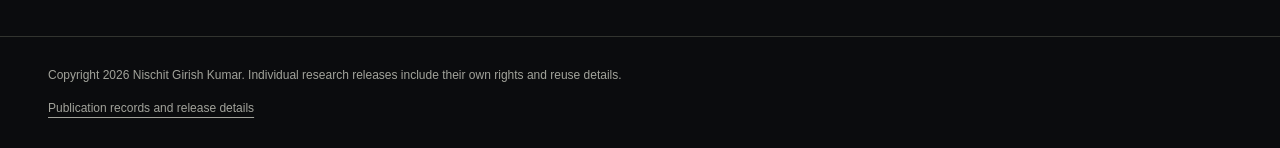
==== commit eb8b8bbb: "Refine release typography, paper hierarchy and mobile spacing" ====
--- a/about/index.html
+++ b/about/index.html
@@ -1,4 +1,4 @@
-<!doctype html><html lang="en"><head><meta charset="utf-8"><meta name="viewport" content="width=device-width,initial-scale=1"><meta name="robots" content="index,follow"><meta name="description" content="Nischit Girish Kumar is an independent researcher and systems builder directing NEXUS Research Initiative, with interests in data, technology and decision systems."><meta name="author" content="Nischit Girish Kumar"><link rel="icon" href="/assets/nexus-favicon.svg"><meta name="theme-color" content="#0b0c0e"><meta property="og:type" content="website"><meta property="og:title" content="Nischit Girish Kumar | NEXUS Research Initiative"><meta property="og:description" content="Nischit Girish Kumar is an independent researcher and systems builder directing NEXUS Research Initiative, with interests in data, technology and decision systems."><meta property="og:image" content="https://nischit5106-stack.github.io/assets/nexus-social-card.png"><meta property="og:image:alt" content="NEXUS Research Initiative — independent research by Nischit Girish Kumar"><meta name="twitter:card" content="summary_large_image"><title>Nischit Girish Kumar | NEXUS Research Initiative</title><link rel="stylesheet" href="/assets/site.css?v=clarity-20261023"><script type="application/ld+json">{"@context": "https://schema.org", "@graph": [{"@type": "Person", "@id": "https://nischit5106-stack.github.io/about/#author", "name": "Nischit Girish Kumar", "url": "https://nischit5106-stack.github.io/about/", "sameAs": ["https://orcid.org/0009-0003-2472-1355"], "affiliation": {"@id": "https://nischit5106-stack.github.io/#nexus"}}, {"@type": "Organization", "@id": "https://nischit5106-stack.github.io/#nexus", "name": "NEXUS Research Initiative", "alternateName": "NEXUS Research Initiative — Independent Research", "description": "A research project series created and directed by Nischit Girish Kumar.", "url": "https://nischit5106-stack.github.io/"}, {"@type": "WebSite", "@id": "https://nischit5106-stack.github.io/#website", "name": "NEXUS Research Initiative", "url": "https://nischit5106-stack.github.io/", "creator": {"@id": "https://nischit5106-stack.github.io/about/#author"}, "publisher": {"@id": "https://nischit5106-stack.github.io/#nexus"}, "inLanguage": "en"}, {"@type": "ProfilePage", "@id": "https://nischit5106-stack.github.io/about/#page", "url": "https://nischit5106-stack.github.io/about/", "name": "Nischit Girish Kumar | NEXUS Research Initiative", "description": "Nischit Girish Kumar is an independent researcher and systems builder directing NEXUS Research Initiative, with interests in data, technology and decision systems.", "author": {"@id": "https://nischit5106-stack.github.io/about/#author"}, "isPartOf": {"@id": "https://nischit5106-stack.github.io/#website"}, "inLanguage": "en", "mainEntity": {"@id": "https://nischit5106-stack.github.io/about/#author"}}]}</script><link rel="canonical" href="https://nischit5106-stack.github.io/about/"><meta property="og:url" content="https://nischit5106-stack.github.io/about/"><script>(()=>{try{if(localStorage.getItem('phantom-motion')==='paused')document.documentElement.classList.add('motion-paused');}catch{}})();</script></head><body class="nexus-page about-page">
+<!doctype html><html lang="en"><head><meta charset="utf-8"><meta name="viewport" content="width=device-width,initial-scale=1"><meta name="robots" content="index,follow"><meta name="description" content="Nischit Girish Kumar is an independent researcher and systems builder directing NEXUS Research Initiative, with interests in data, technology and decision systems."><meta name="author" content="Nischit Girish Kumar"><link rel="icon" href="/assets/nexus-favicon.svg"><meta name="theme-color" content="#0b0c0e"><meta property="og:type" content="website"><meta property="og:title" content="Nischit Girish Kumar | NEXUS Research Initiative"><meta property="og:description" content="Nischit Girish Kumar is an independent researcher and systems builder directing NEXUS Research Initiative, with interests in data, technology and decision systems."><meta property="og:image" content="https://nischit5106-stack.github.io/assets/nexus-social-card.png"><meta property="og:image:alt" content="NEXUS Research Initiative — independent research by Nischit Girish Kumar"><meta name="twitter:card" content="summary_large_image"><title>Nischit Girish Kumar | NEXUS Research Initiative</title><link rel="stylesheet" href="/assets/site.css?v=release-20261024"><script type="application/ld+json">{"@context": "https://schema.org", "@graph": [{"@type": "Person", "@id": "https://nischit5106-stack.github.io/about/#author", "name": "Nischit Girish Kumar", "url": "https://nischit5106-stack.github.io/about/", "sameAs": ["https://orcid.org/0009-0003-2472-1355"], "affiliation": {"@id": "https://nischit5106-stack.github.io/#nexus"}}, {"@type": "Organization", "@id": "https://nischit5106-stack.github.io/#nexus", "name": "NEXUS Research Initiative", "alternateName": "NEXUS Research Initiative — Independent Research", "description": "A research project series created and directed by Nischit Girish Kumar.", "url": "https://nischit5106-stack.github.io/"}, {"@type": "WebSite", "@id": "https://nischit5106-stack.github.io/#website", "name": "NEXUS Research Initiative", "url": "https://nischit5106-stack.github.io/", "creator": {"@id": "https://nischit5106-stack.github.io/about/#author"}, "publisher": {"@id": "https://nischit5106-stack.github.io/#nexus"}, "inLanguage": "en"}, {"@type": "ProfilePage", "@id": "https://nischit5106-stack.github.io/about/#page", "url": "https://nischit5106-stack.github.io/about/", "name": "Nischit Girish Kumar | NEXUS Research Initiative", "description": "Nischit Girish Kumar is an independent researcher and systems builder directing NEXUS Research Initiative, with interests in data, technology and decision systems.", "author": {"@id": "https://nischit5106-stack.github.io/about/#author"}, "isPartOf": {"@id": "https://nischit5106-stack.github.io/#website"}, "inLanguage": "en", "mainEntity": {"@id": "https://nischit5106-stack.github.io/about/#author"}}]}</script><link rel="canonical" href="https://nischit5106-stack.github.io/about/"><meta property="og:url" content="https://nischit5106-stack.github.io/about/"><script>(()=>{try{if(localStorage.getItem('phantom-motion')==='paused')document.documentElement.classList.add('motion-paused');}catch{}})();</script></head><body class="nexus-page about-page">
 <a class="skip" href="#main">Skip to content</a>
 <div class="staging">NEXUS RESEARCH INITIATIVE · INDEPENDENT RESEARCH</div>
 <header>
--- a/assets/site.css
+++ b/assets/site.css
@@ -180,3 +180,37 @@
 
 /* Shared publication footer spacing. */
 .release-rights{padding:24px;max-width:1200px;margin:0 auto}
+
+/* Author-requested release polish: clear hierarchy, consistent rhythm and touch targets. */
+@media screen {
+  h1,h2,.project-copy h3 { text-wrap:balance; }
+  header nav a { min-height:44px; display:inline-flex; align-items:center; }
+  .paper-list { margin:32px 0 0; }
+  .paper-list a[href$=".pdf"] { position:relative; padding:24px 84px 24px 24px; border:1px solid var(--line); margin-top:12px; border-radius:4px; background:rgba(255,255,255,.015); font-size:18px; line-height:1.4; transition:background .18s,border-color .18s; }
+  .paper-list a[href$=".pdf"]:after { content:"PDF ↗"; position:absolute; right:24px; top:27px; font-size:11px; letter-spacing:.09em; color:#b8c7dd; }
+  .paper-list a[href*="Technical_Report"] { border-color:#7080aa; background:linear-gradient(110deg,#b7c9ff12,transparent 88%); }
+  .paper-list a[href$=".pdf"]:hover { background:#b7c9ff12; border-color:#a3b5db; color:#f5f7ff; }
+  .paper-list a[href$=".pdf"] span { margin-top:9px; font-size:13px; line-height:1.6; max-width:62ch; }
+  .paper-list + .status { margin-top:26px; padding-left:18px; border-left:1px solid #67738c; line-height:1.8; max-width:76ch; }
+  .subhero:has(.paper-list a[href$=".pdf"]) h1 { font-size:clamp(44px,5.3vw,72px); }
+  .release-rights { max-width:1280px!important; padding:28px 48px!important; }
+  .release-rights p { line-height:1.8; }
+  .release-rights p:last-child { margin-bottom:0; }
+  @media(max-width:760px) {
+    header { padding-top:16px; padding-bottom:12px; gap:10px; }
+    header nav { padding-top:4px; }
+    header nav a { padding-top:6px; padding-bottom:6px; }
+    .phantom-hero { padding-top:32px; }
+    .phantom-hero .back { margin-bottom:22px; }
+    .phantom-hero .eyebrow { margin-bottom:22px; }
+    .phantom-hero h1 { margin-bottom:18px; }
+    .phantom-hero .actions { margin-top:24px; }
+    .paper-list { margin-top:26px; }
+    .paper-list a[href$=".pdf"] { padding:20px 65px 20px 18px; font-size:17px; }
+    .paper-list a[href$=".pdf"]:after { right:16px; top:25px; font-size:10px; }
+    .paper-list a[href$=".pdf"] span { font-size:12px; }
+    .release-rights { padding:24px!important; }
+  }
+  @media(prefers-reduced-motion:reduce) { .paper-list a[href$=".pdf"] { transition:none; } }
+  .motion-paused .paper-list a[href$=".pdf"] { transition:none; }
+}
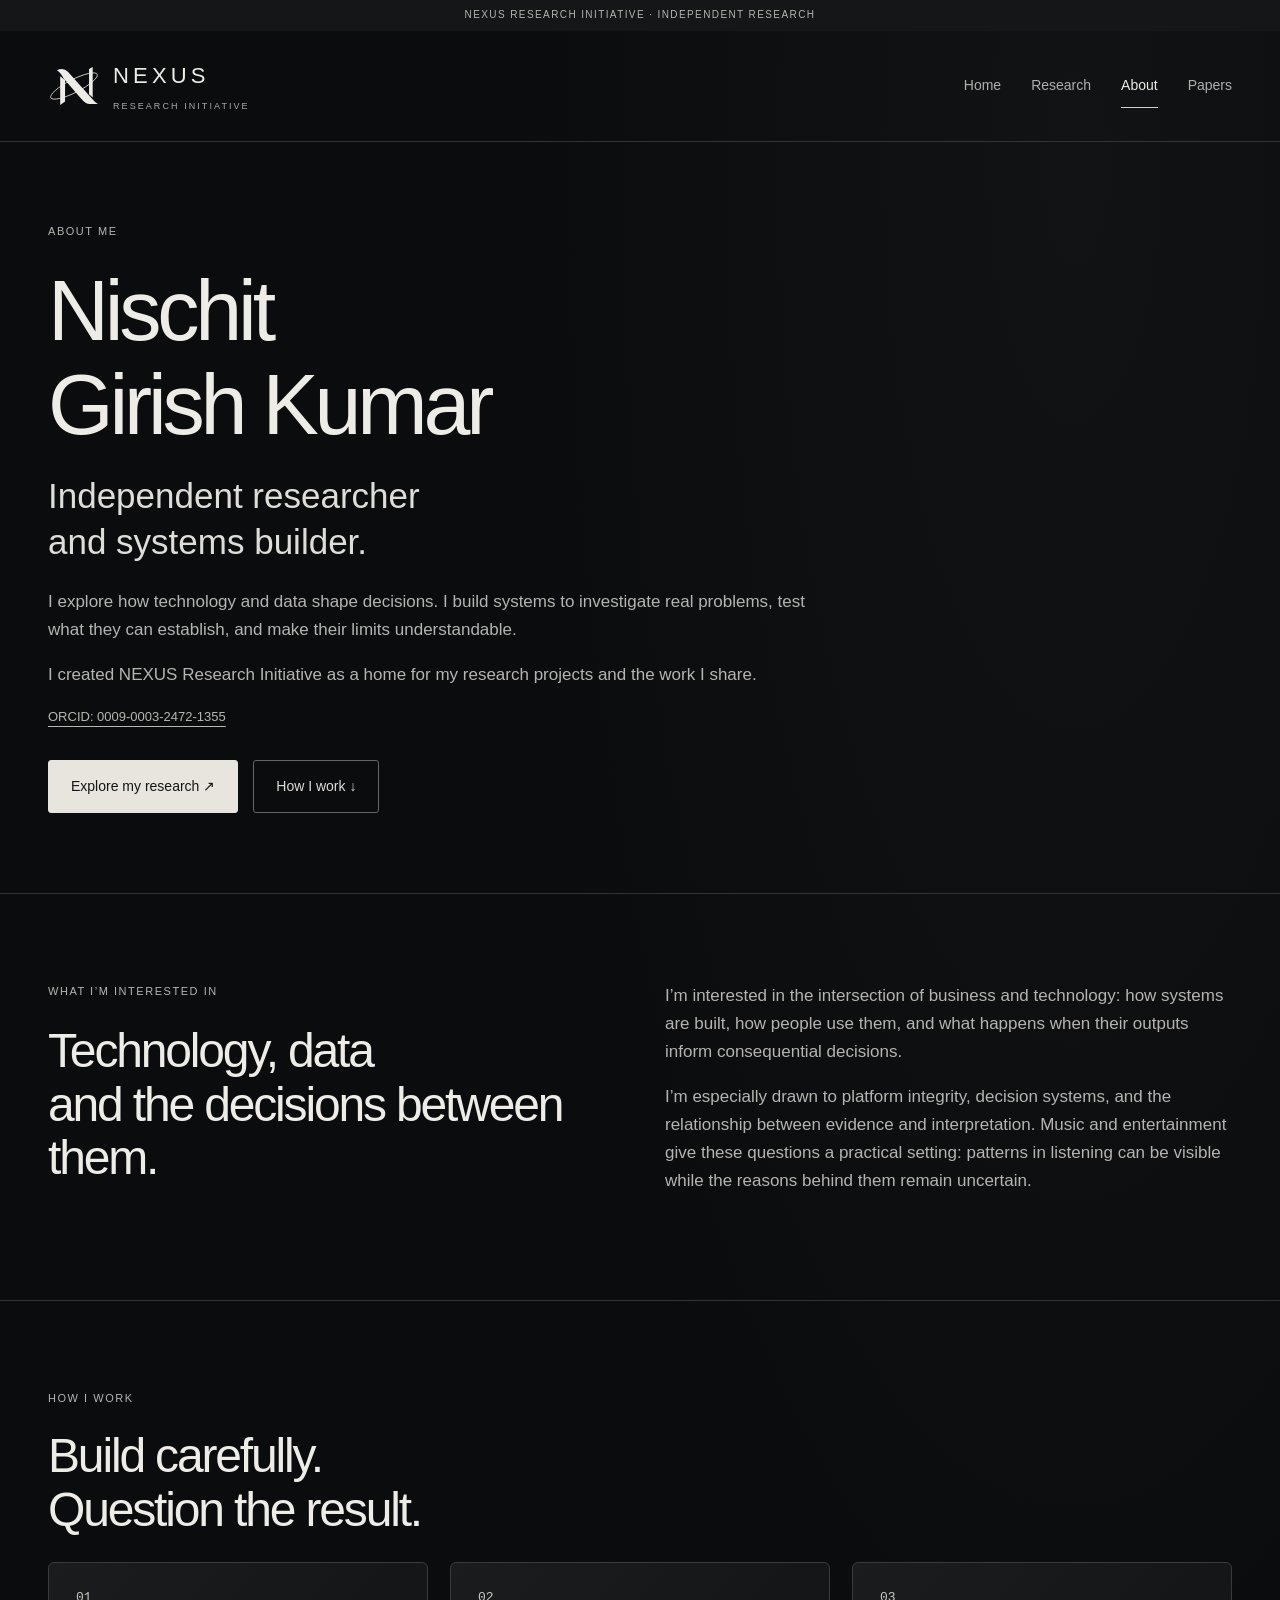
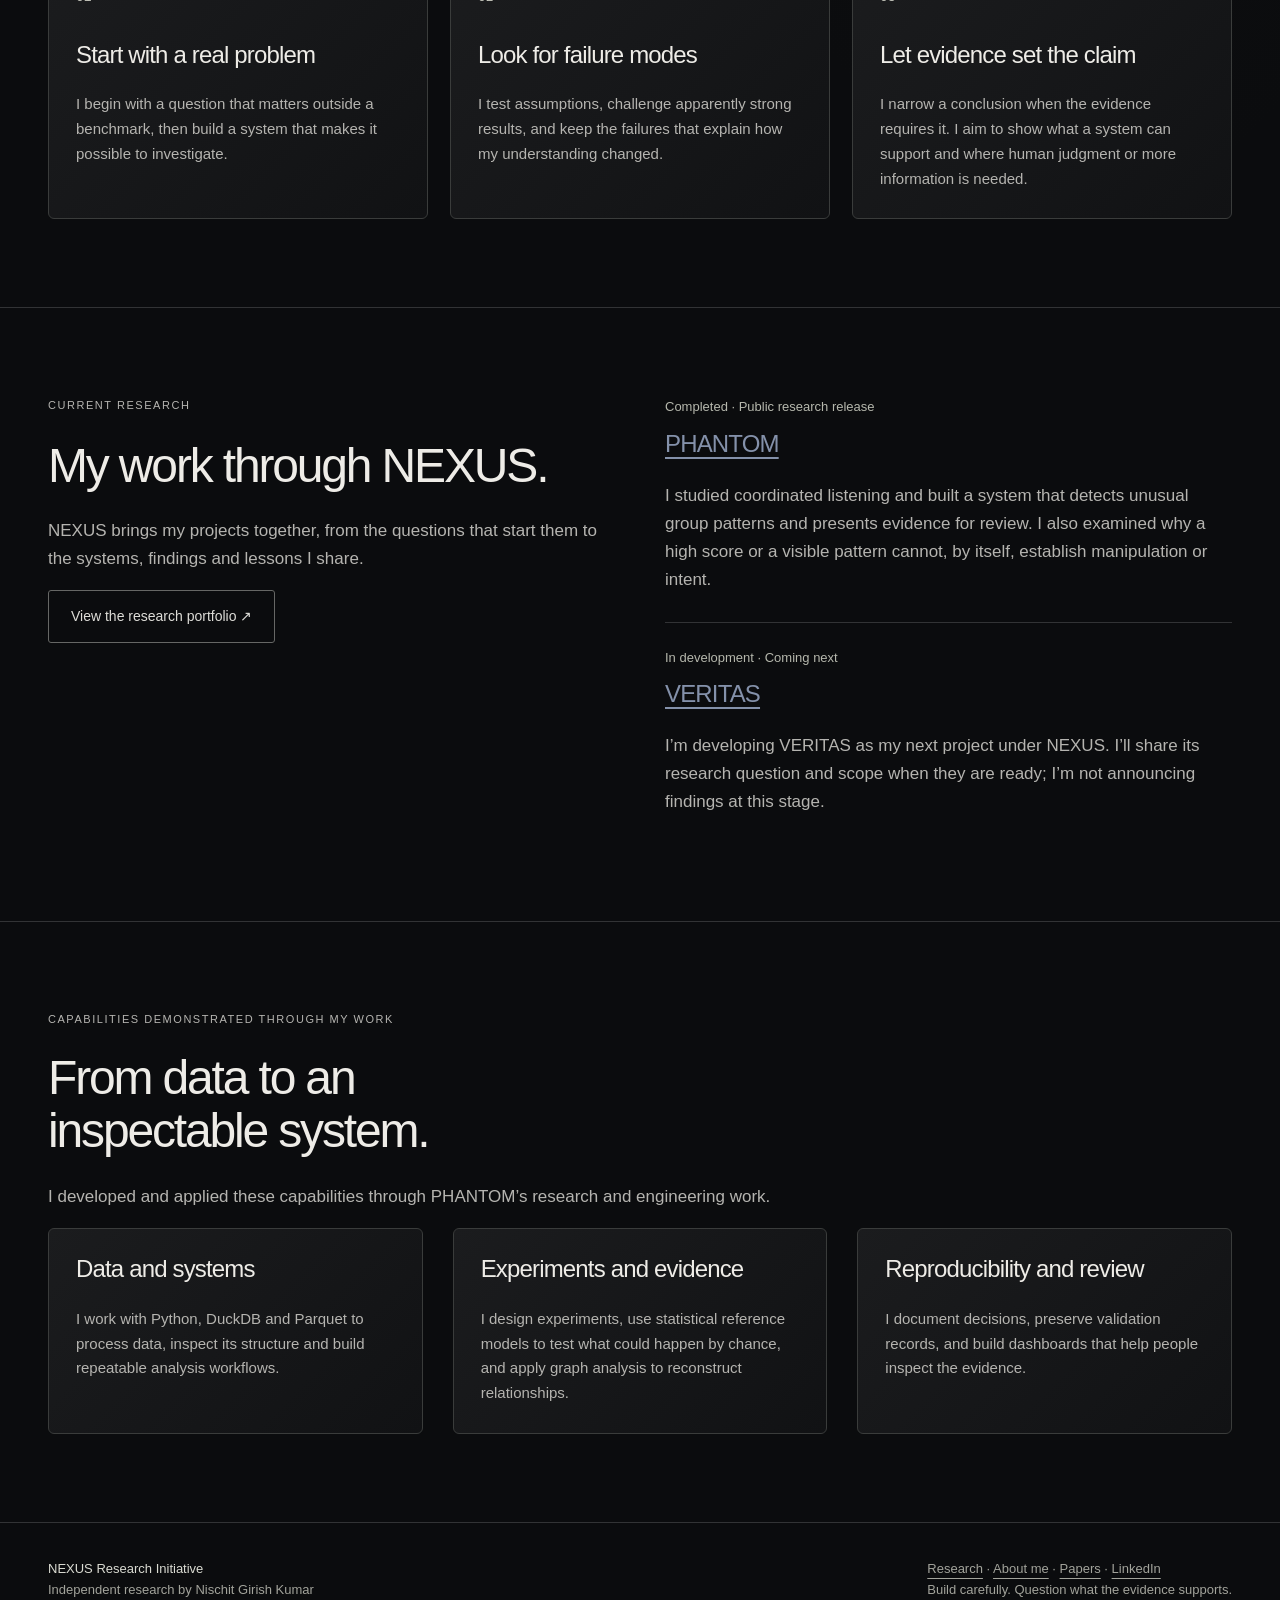
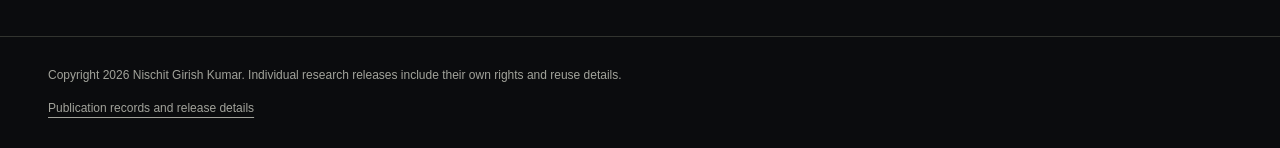
==== commit 04f2eda7: "Improve author identity links and PHANTOM scholarly discoverability" ====
--- a/about/index.html
+++ b/about/index.html
@@ -1,4 +1,4 @@
-<!doctype html><html lang="en"><head><meta charset="utf-8"><meta name="viewport" content="width=device-width,initial-scale=1"><meta name="robots" content="index,follow"><meta name="description" content="Nischit Girish Kumar is an independent researcher and systems builder directing NEXUS Research Initiative, with interests in data, technology and decision systems."><meta name="author" content="Nischit Girish Kumar"><link rel="icon" href="/assets/nexus-favicon.svg"><meta name="theme-color" content="#0b0c0e"><meta property="og:type" content="website"><meta property="og:title" content="Nischit Girish Kumar | NEXUS Research Initiative"><meta property="og:description" content="Nischit Girish Kumar is an independent researcher and systems builder directing NEXUS Research Initiative, with interests in data, technology and decision systems."><meta property="og:image" content="https://nischit5106-stack.github.io/assets/nexus-social-card.png"><meta property="og:image:alt" content="NEXUS Research Initiative — independent research by Nischit Girish Kumar"><meta name="twitter:card" content="summary_large_image"><title>Nischit Girish Kumar | NEXUS Research Initiative</title><link rel="stylesheet" href="/assets/site.css?v=release-20261024"><script type="application/ld+json">{"@context": "https://schema.org", "@graph": [{"@type": "Person", "@id": "https://nischit5106-stack.github.io/about/#author", "name": "Nischit Girish Kumar", "url": "https://nischit5106-stack.github.io/about/", "sameAs": ["https://orcid.org/0009-0003-2472-1355"], "affiliation": {"@id": "https://nischit5106-stack.github.io/#nexus"}}, {"@type": "Organization", "@id": "https://nischit5106-stack.github.io/#nexus", "name": "NEXUS Research Initiative", "alternateName": "NEXUS Research Initiative — Independent Research", "description": "A research project series created and directed by Nischit Girish Kumar.", "url": "https://nischit5106-stack.github.io/"}, {"@type": "WebSite", "@id": "https://nischit5106-stack.github.io/#website", "name": "NEXUS Research Initiative", "url": "https://nischit5106-stack.github.io/", "creator": {"@id": "https://nischit5106-stack.github.io/about/#author"}, "publisher": {"@id": "https://nischit5106-stack.github.io/#nexus"}, "inLanguage": "en"}, {"@type": "ProfilePage", "@id": "https://nischit5106-stack.github.io/about/#page", "url": "https://nischit5106-stack.github.io/about/", "name": "Nischit Girish Kumar | NEXUS Research Initiative", "description": "Nischit Girish Kumar is an independent researcher and systems builder directing NEXUS Research Initiative, with interests in data, technology and decision systems.", "author": {"@id": "https://nischit5106-stack.github.io/about/#author"}, "isPartOf": {"@id": "https://nischit5106-stack.github.io/#website"}, "inLanguage": "en", "mainEntity": {"@id": "https://nischit5106-stack.github.io/about/#author"}}]}</script><link rel="canonical" href="https://nischit5106-stack.github.io/about/"><meta property="og:url" content="https://nischit5106-stack.github.io/about/"><script>(()=>{try{if(localStorage.getItem('phantom-motion')==='paused')document.documentElement.classList.add('motion-paused');}catch{}})();</script></head><body class="nexus-page about-page">
+<!doctype html><html lang="en"><head><meta charset="utf-8"><meta name="viewport" content="width=device-width,initial-scale=1"><meta name="robots" content="index,follow"><meta name="description" content="Nischit Girish Kumar is an independent researcher and systems builder directing NEXUS Research Initiative, with interests in data, technology and decision systems."><meta name="author" content="Nischit Girish Kumar"><link rel="icon" href="/assets/nexus-favicon.svg"><meta name="theme-color" content="#0b0c0e"><meta property="og:type" content="website"><meta property="og:title" content="Nischit Girish Kumar | NEXUS Research Initiative"><meta property="og:description" content="Nischit Girish Kumar is an independent researcher and systems builder directing NEXUS Research Initiative, with interests in data, technology and decision systems."><meta property="og:image" content="https://nischit5106-stack.github.io/assets/nexus-social-card.png"><meta property="og:image:alt" content="NEXUS Research Initiative — independent research by Nischit Girish Kumar"><meta name="twitter:card" content="summary_large_image"><title>Nischit Girish Kumar | NEXUS Research Initiative</title><link rel="stylesheet" href="/assets/site.css?v=release-20261024"><script type="application/ld+json">{"@context": "https://schema.org", "@graph": [{"@type": "Person", "@id": "https://nischit5106-stack.github.io/about/#author", "name": "Nischit Girish Kumar", "url": "https://nischit5106-stack.github.io/about/", "sameAs": ["https://orcid.org/0009-0003-2472-1355", "https://www.linkedin.com/in/nischit-gk/"], "affiliation": {"@id": "https://nischit5106-stack.github.io/#nexus"}}, {"@type": "Organization", "@id": "https://nischit5106-stack.github.io/#nexus", "name": "NEXUS Research Initiative", "alternateName": "NEXUS Research Initiative — Independent Research", "description": "A research project series created and directed by Nischit Girish Kumar.", "url": "https://nischit5106-stack.github.io/"}, {"@type": "WebSite", "@id": "https://nischit5106-stack.github.io/#website", "name": "NEXUS Research Initiative", "url": "https://nischit5106-stack.github.io/", "creator": {"@id": "https://nischit5106-stack.github.io/about/#author"}, "publisher": {"@id": "https://nischit5106-stack.github.io/#nexus"}, "inLanguage": "en"}, {"@type": "ProfilePage", "@id": "https://nischit5106-stack.github.io/about/#page", "url": "https://nischit5106-stack.github.io/about/", "name": "Nischit Girish Kumar | NEXUS Research Initiative", "description": "Nischit Girish Kumar is an independent researcher and systems builder directing NEXUS Research Initiative, with interests in data, technology and decision systems.", "author": {"@id": "https://nischit5106-stack.github.io/about/#author"}, "isPartOf": {"@id": "https://nischit5106-stack.github.io/#website"}, "inLanguage": "en", "mainEntity": {"@id": "https://nischit5106-stack.github.io/about/#author"}}]}</script><link rel="canonical" href="https://nischit5106-stack.github.io/about/"><meta property="og:url" content="https://nischit5106-stack.github.io/about/"><script>(()=>{try{if(localStorage.getItem('phantom-motion')==='paused')document.documentElement.classList.add('motion-paused');}catch{}})();</script></head><body class="nexus-page about-page">
 <a class="skip" href="#main">Skip to content</a>
 <div class="staging">NEXUS RESEARCH INITIATIVE · INDEPENDENT RESEARCH</div>
 <header>
@@ -71,5 +71,5 @@
 
 
 </main>
-<footer><span><strong>NEXUS Research Initiative</strong><br>Independent research by Nischit Girish Kumar</span><span><a href="/research/">Research</a> · <a href="/about/">About me</a> · <a href="/publications/">Papers</a><br>Build carefully. Question what the evidence supports.</span></footer>
+<footer><span><strong>NEXUS Research Initiative</strong><br>Independent research by Nischit Girish Kumar</span><span><a href="/research/">Research</a> · <a href="/about/">About me</a> · <a href="/publications/">Papers</a> · <a href="https://www.linkedin.com/in/nischit-gk/" rel="me">LinkedIn</a><br>Build carefully. Question what the evidence supports.</span></footer>
 <div class="release-rights" style="padding:24px;max-width:1200px;margin:0 auto;font:14px/1.6 Arial,sans-serif"><p>Copyright 2026 Nischit Girish Kumar. Individual research releases include their own rights and reuse details.</p><p><a href="/publications/">Publication records and release details</a></p></div></body></html>
